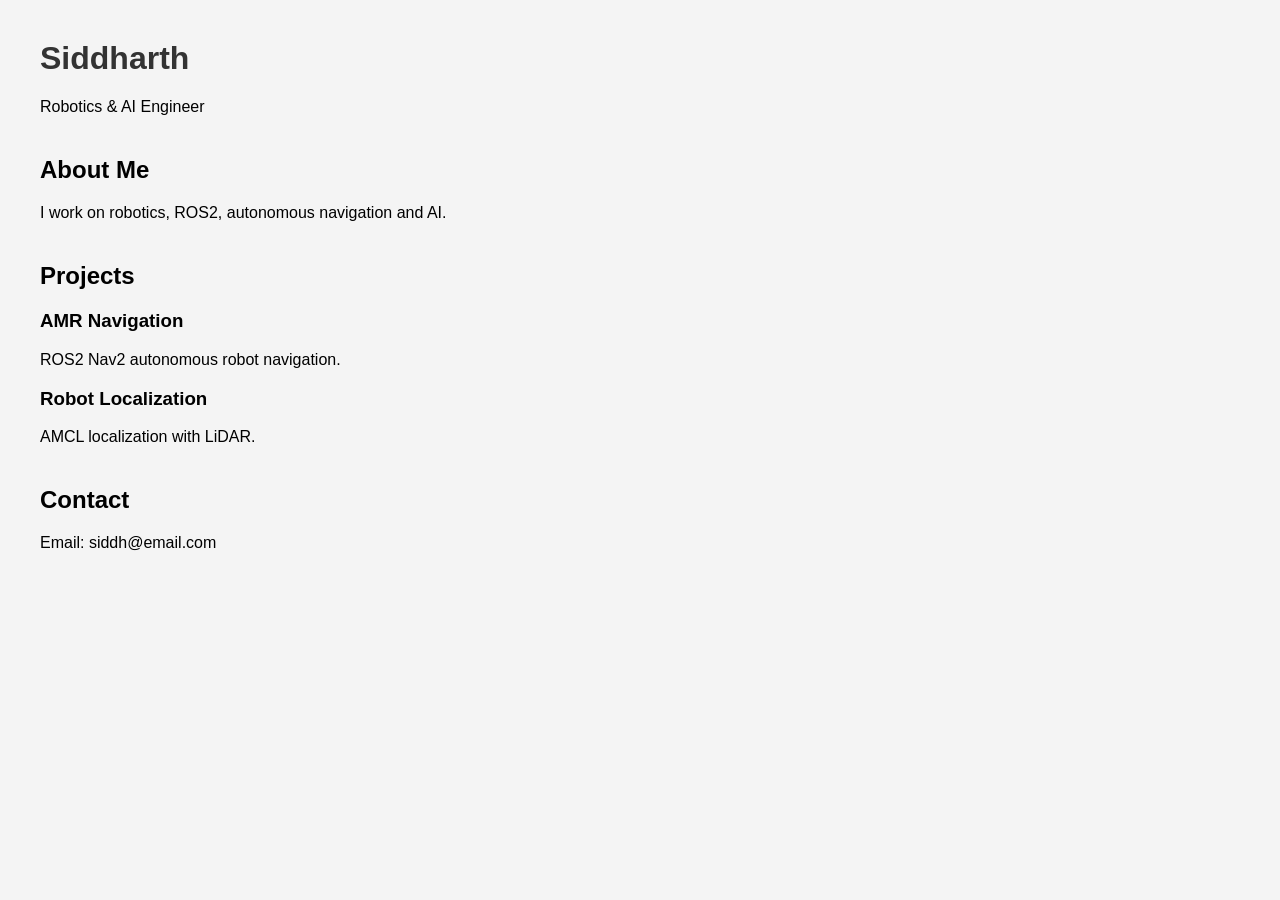
==== index.html @ c14050e0 "portfolio website" ====
<!DOCTYPE html>
<html>
<head>
<title>Siddh Portfolio</title>
<link rel="stylesheet" href="style.css">
</head>

<body>

<header>
<h1>Siddharth</h1>
<p>Robotics & AI Engineer</p>
</header>

<section>
<h2>About Me</h2>
<p>I work on robotics, ROS2, autonomous navigation and AI.</p>
</section>

<section>
<h2>Projects</h2>

<div>
<h3>AMR Navigation</h3>
<p>ROS2 Nav2 autonomous robot navigation.</p>
</div>

<div>
<h3>Robot Localization</h3>
<p>AMCL localization with LiDAR.</p>
</div>

</section>

<section>
<h2>Contact</h2>
<p>Email: siddh@email.com</p>
</section>

</body>
</html>
---- style.css ----
body {
font-family: Arial;
margin: 40px;
background:#f4f4f4;
}

h1 {
color:#333;
}

section {
margin-top:40px;
}
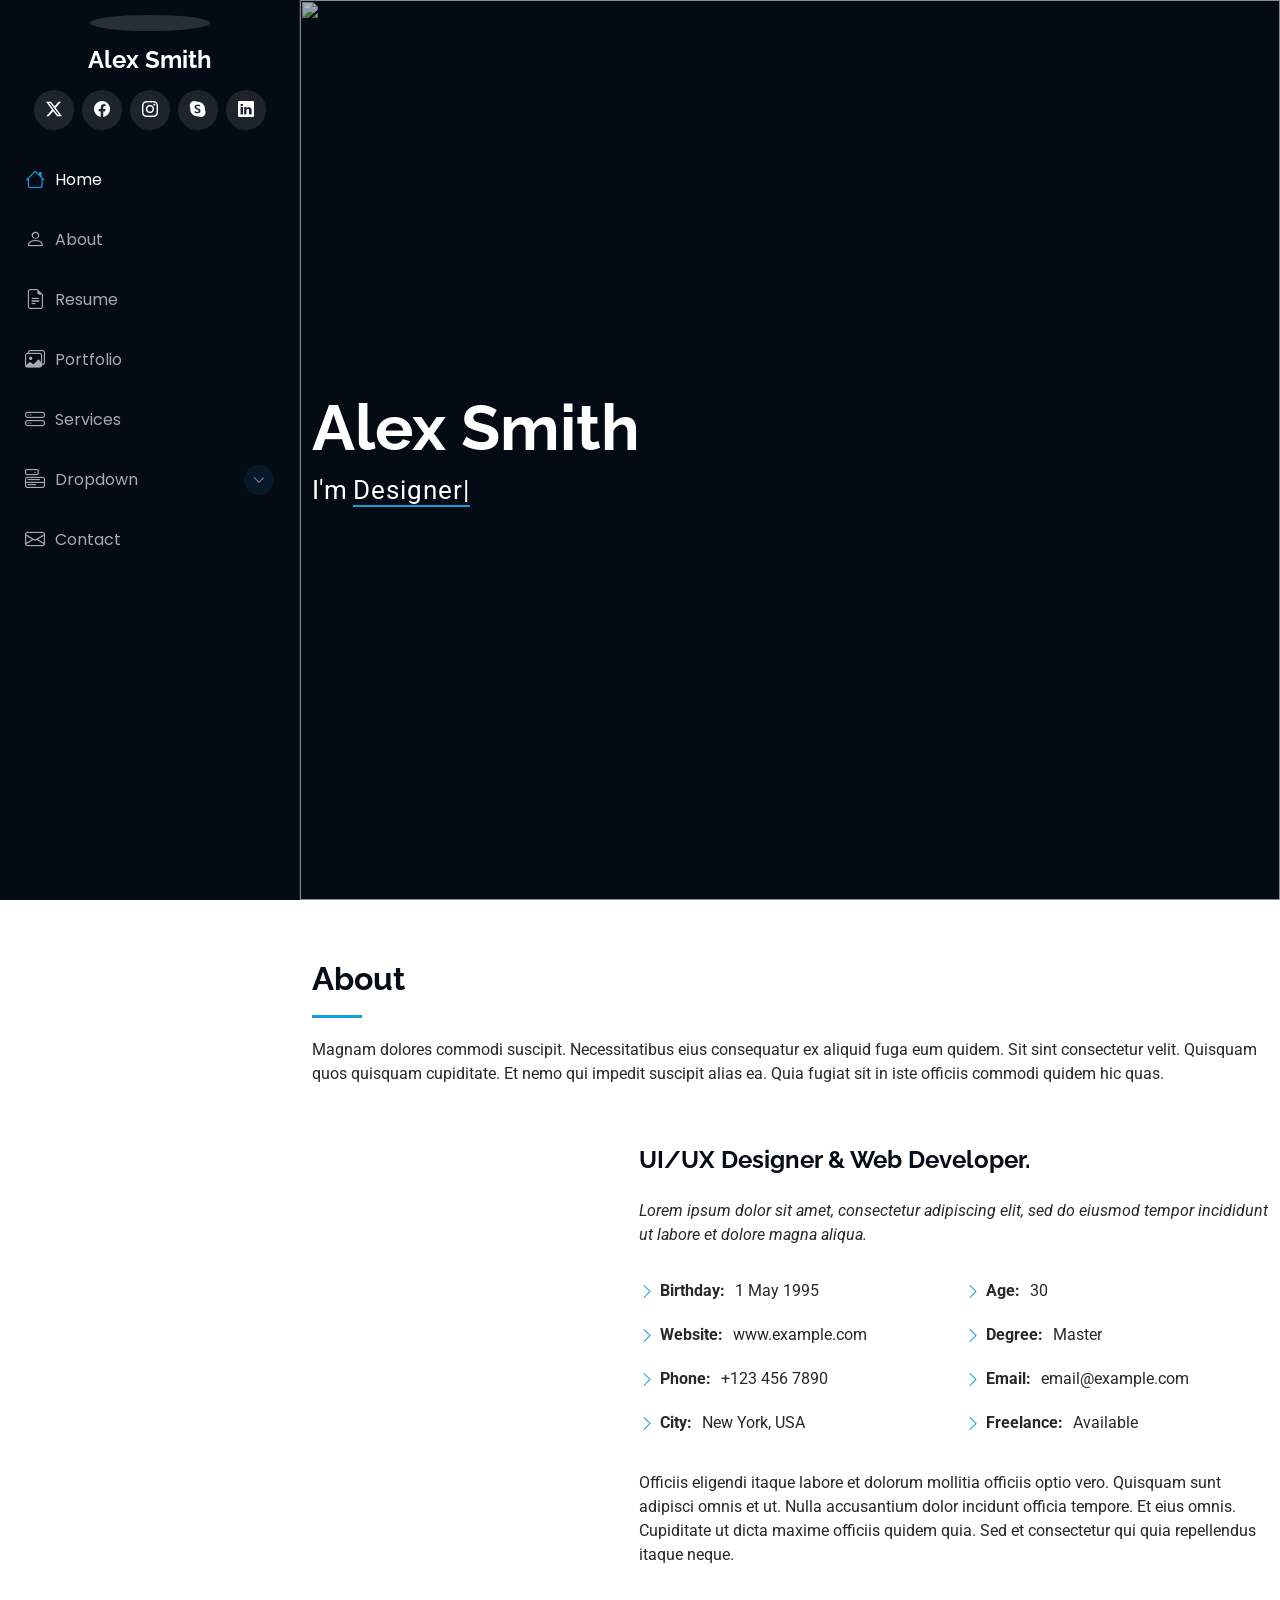
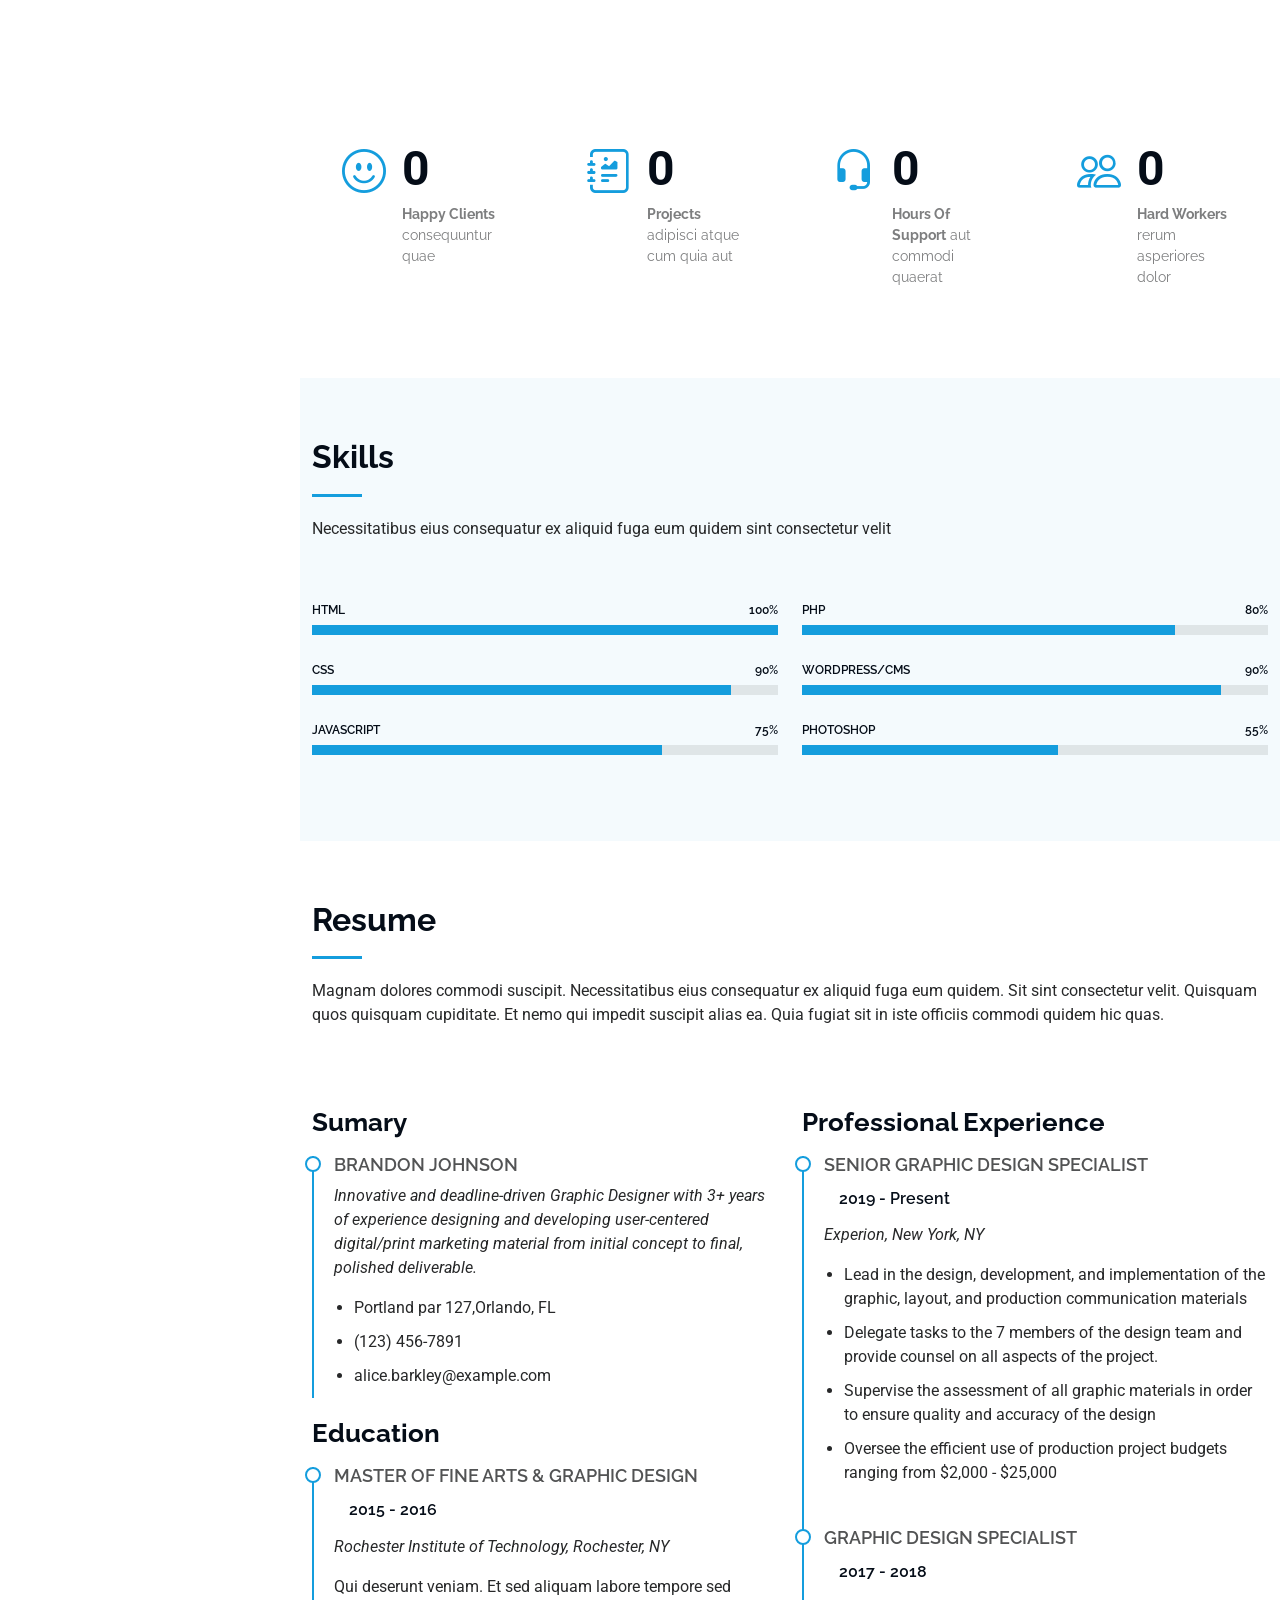
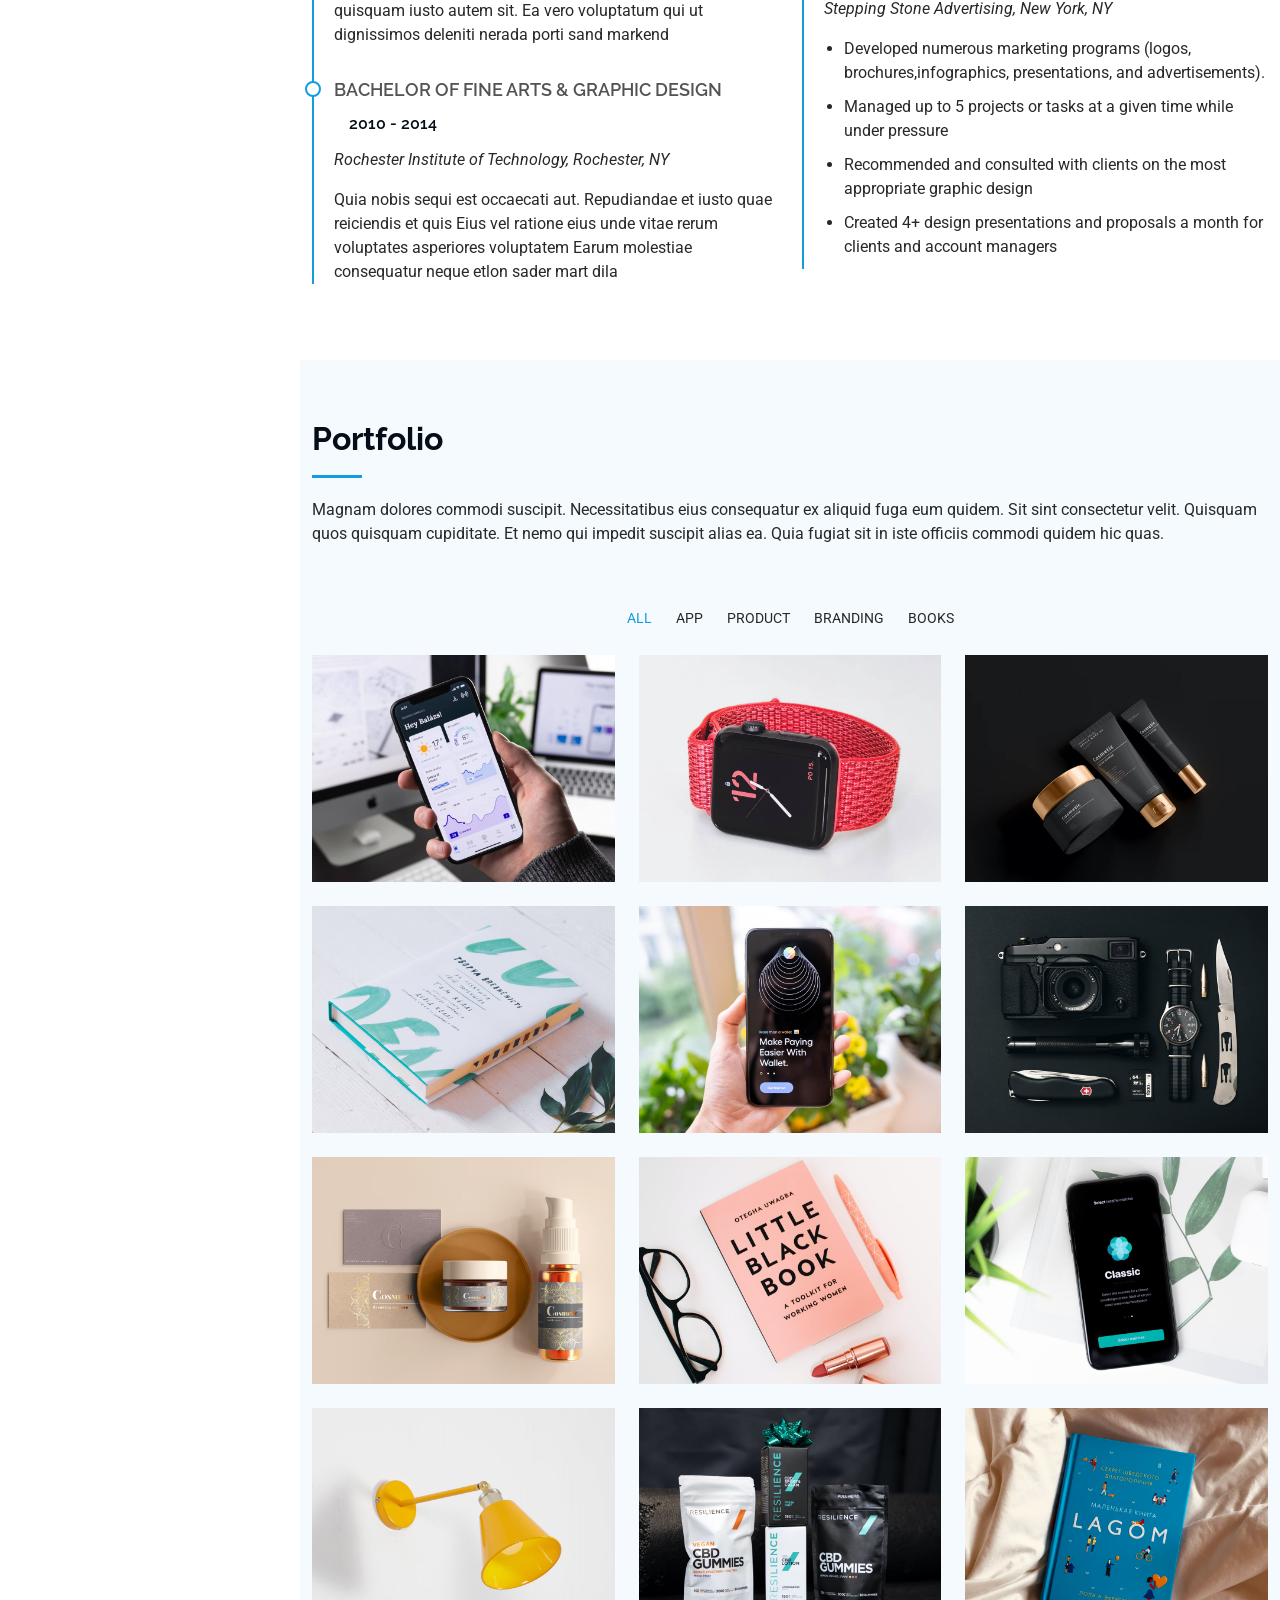
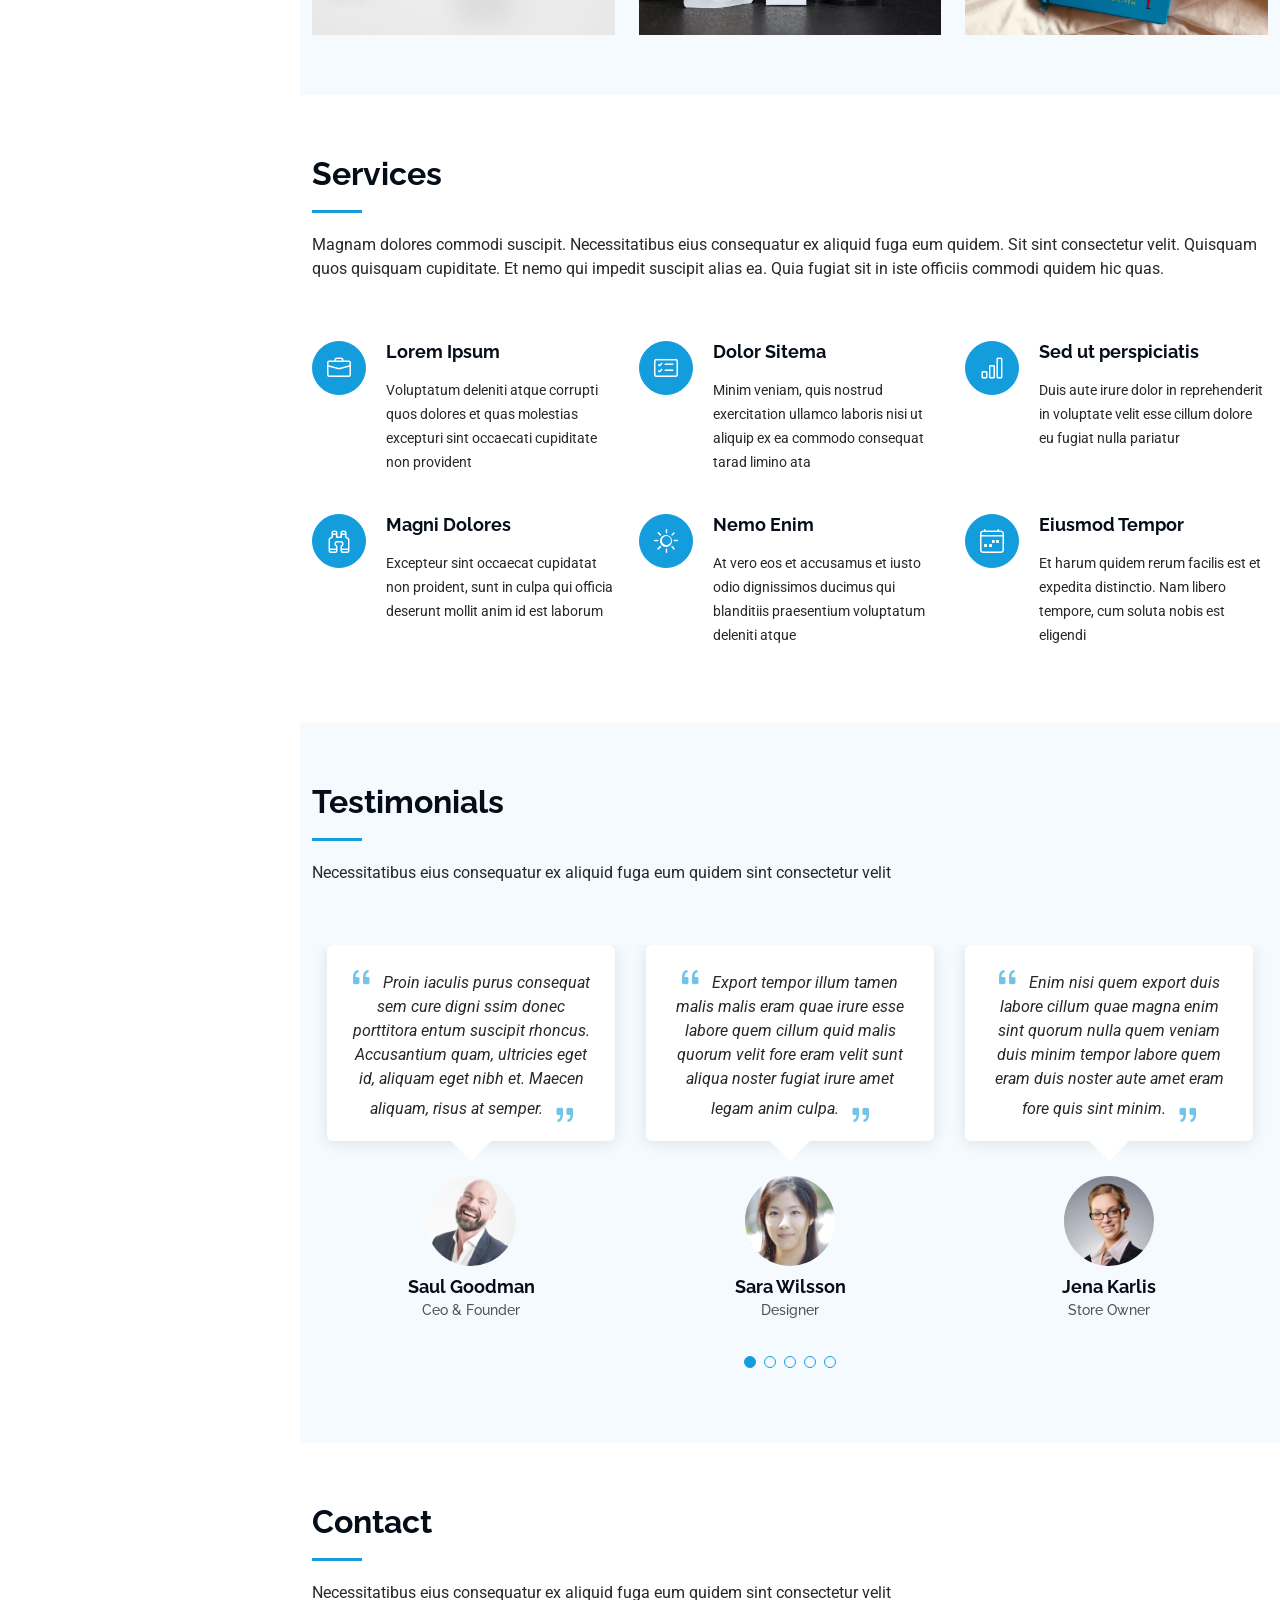
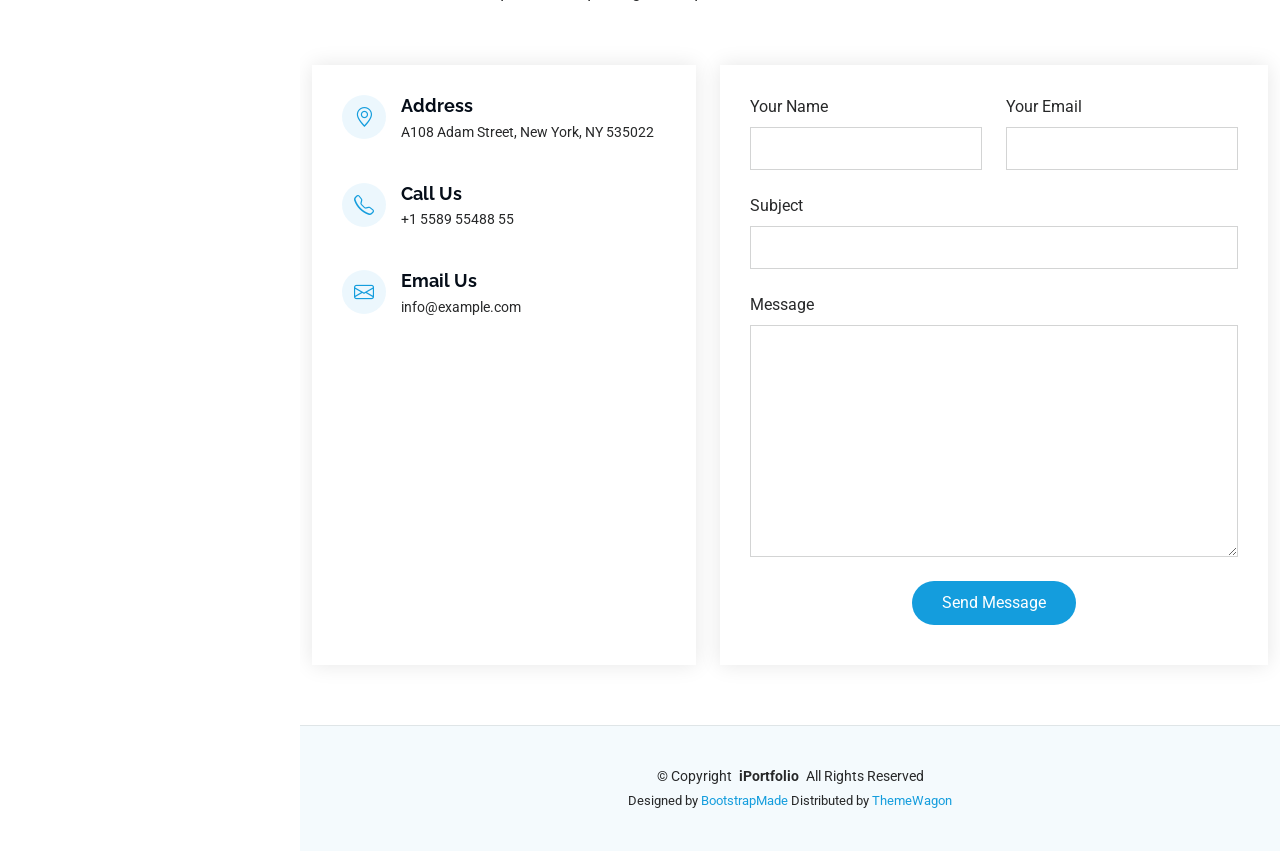
==== commit 077a4621: "updated portfolio template" ====
--- a/index.html
+++ b/index.html
@@ -1,41 +1,830 @@
 <!DOCTYPE html>
-<html>
+<html lang="en">
+
 <head>
-<title>Siddh Portfolio</title>
-<link rel="stylesheet" href="style.css">
+  <meta charset="utf-8">
+  <meta content="width=device-width, initial-scale=1.0" name="viewport">
+  <title>Index - iPortfolio Bootstrap Template</title>
+  <meta content="" name="description">
+  <meta content="" name="keywords">
+
+  <!-- Favicons -->
+  <link href="assets/img/favicon.png" rel="icon">
+  <link href="assets/img/apple-touch-icon.png" rel="apple-touch-icon">
+
+  <!-- Fonts -->
+  <link href="https://fonts.googleapis.com" rel="preconnect">
+  <link href="https://fonts.gstatic.com" rel="preconnect" crossorigin>
+  <link href="https://fonts.googleapis.com/css2?family=Roboto:ital,wght@0,100;0,300;0,400;0,500;0,700;0,900;1,100;1,300;1,400;1,500;1,700;1,900&family=Poppins:ital,wght@0,100;0,200;0,300;0,400;0,500;0,600;0,700;0,800;0,900;1,100;1,200;1,300;1,400;1,500;1,600;1,700;1,800;1,900&family=Raleway:ital,wght@0,100;0,200;0,300;0,400;0,500;0,600;0,700;0,800;0,900;1,100;1,200;1,300;1,400;1,500;1,600;1,700;1,800;1,900&display=swap" rel="stylesheet">
+
+  <!-- Vendor CSS Files -->
+  <link href="assets/vendor/bootstrap/css/bootstrap.min.css" rel="stylesheet">
+  <link href="assets/vendor/bootstrap-icons/bootstrap-icons.css" rel="stylesheet">
+  <link href="assets/vendor/aos/aos.css" rel="stylesheet">
+  <link href="assets/vendor/glightbox/css/glightbox.min.css" rel="stylesheet">
+  <link href="assets/vendor/swiper/swiper-bundle.min.css" rel="stylesheet">
+
+  <!-- Main CSS File -->
+  <link href="assets/css/main.css" rel="stylesheet">
+
+  <!-- =======================================================
+  * Template Name: iPortfolio
+  * Template URL: https://bootstrapmade.com/iportfolio-bootstrap-portfolio-websites-template/
+  * Updated: Jun 29 2024 with Bootstrap v5.3.3
+  * Author: BootstrapMade.com
+  * License: https://bootstrapmade.com/license/
+  ======================================================== -->
 </head>
 
-<body>
-
-<header>
-<h1>Siddharth</h1>
-<p>Robotics & AI Engineer</p>
-</header>
-
-<section>
-<h2>About Me</h2>
-<p>I work on robotics, ROS2, autonomous navigation and AI.</p>
-</section>
-
-<section>
-<h2>Projects</h2>
-
-<div>
-<h3>AMR Navigation</h3>
-<p>ROS2 Nav2 autonomous robot navigation.</p>
-</div>
-
-<div>
-<h3>Robot Localization</h3>
-<p>AMCL localization with LiDAR.</p>
-</div>
-
-</section>
-
-<section>
-<h2>Contact</h2>
-<p>Email: siddh@email.com</p>
-</section>
+<body class="index-page">
+
+  <header id="header" class="header dark-background d-flex flex-column">
+    <i class="header-toggle d-xl-none bi bi-list"></i>
+
+    <div class="profile-img">
+      <img src="assets/img/my-profile-img.jpg" alt="" class="img-fluid rounded-circle">
+    </div>
+
+    <a href="index.html" class="logo d-flex align-items-center justify-content-center">
+      <!-- Uncomment the line below if you also wish to use an image logo -->
+      <!-- <img src="assets/img/logo.png" alt=""> -->
+      <h1 class="sitename">Alex Smith</h1>
+    </a>
+
+    <div class="social-links text-center">
+      <a href="#" class="twitter"><i class="bi bi-twitter-x"></i></a>
+      <a href="#" class="facebook"><i class="bi bi-facebook"></i></a>
+      <a href="#" class="instagram"><i class="bi bi-instagram"></i></a>
+      <a href="#" class="google-plus"><i class="bi bi-skype"></i></a>
+      <a href="#" class="linkedin"><i class="bi bi-linkedin"></i></a>
+    </div>
+
+    <nav id="navmenu" class="navmenu">
+      <ul>
+        <li><a href="#hero" class="active"><i class="bi bi-house navicon"></i>Home</a></li>
+        <li><a href="#about"><i class="bi bi-person navicon"></i> About</a></li>
+        <li><a href="#resume"><i class="bi bi-file-earmark-text navicon"></i> Resume</a></li>
+        <li><a href="#portfolio"><i class="bi bi-images navicon"></i> Portfolio</a></li>
+        <li><a href="#services"><i class="bi bi-hdd-stack navicon"></i> Services</a></li>
+        <li class="dropdown"><a href="#"><i class="bi bi-menu-button navicon"></i> <span>Dropdown</span> <i class="bi bi-chevron-down toggle-dropdown"></i></a>
+          <ul>
+            <li><a href="#">Dropdown 1</a></li>
+            <li class="dropdown"><a href="#"><span>Deep Dropdown</span> <i class="bi bi-chevron-down toggle-dropdown"></i></a>
+              <ul>
+                <li><a href="#">Deep Dropdown 1</a></li>
+                <li><a href="#">Deep Dropdown 2</a></li>
+                <li><a href="#">Deep Dropdown 3</a></li>
+                <li><a href="#">Deep Dropdown 4</a></li>
+                <li><a href="#">Deep Dropdown 5</a></li>
+              </ul>
+            </li>
+            <li><a href="#">Dropdown 2</a></li>
+            <li><a href="#">Dropdown 3</a></li>
+            <li><a href="#">Dropdown 4</a></li>
+          </ul>
+        </li>
+        <li><a href="#contact"><i class="bi bi-envelope navicon"></i> Contact</a></li>
+      </ul>
+    </nav>
+
+  </header>
+
+  <main class="main">
+
+    <!-- Hero Section -->
+    <section id="hero" class="hero section dark-background">
+
+      <img src="assets/img/hero-bg.jpg" alt="" data-aos="fade-in" class="">
+
+      <div class="container" data-aos="fade-up" data-aos-delay="100">
+        <h2>Alex Smith</h2>
+        <p>I'm <span class="typed" data-typed-items="Designer, Developer, Freelancer, Photographer">Designer</span><span class="typed-cursor typed-cursor--blink" aria-hidden="true"></span><span class="typed-cursor typed-cursor--blink" aria-hidden="true"></span></p>
+      </div>
+
+    </section><!-- /Hero Section -->
+
+    <!-- About Section -->
+    <section id="about" class="about section">
+
+      <!-- Section Title -->
+      <div class="container section-title" data-aos="fade-up">
+        <h2>About</h2>
+        <p>Magnam dolores commodi suscipit. Necessitatibus eius consequatur ex aliquid fuga eum quidem. Sit sint consectetur velit. Quisquam quos quisquam cupiditate. Et nemo qui impedit suscipit alias ea. Quia fugiat sit in iste officiis commodi quidem hic quas.</p>
+      </div><!-- End Section Title -->
+
+      <div class="container" data-aos="fade-up" data-aos-delay="100">
+
+        <div class="row gy-4 justify-content-center">
+          <div class="col-lg-4">
+            <img src="assets/img/my-profile-img.jpg" class="img-fluid" alt="">
+          </div>
+          <div class="col-lg-8 content">
+            <h2>UI/UX Designer &amp; Web Developer.</h2>
+            <p class="fst-italic py-3">
+              Lorem ipsum dolor sit amet, consectetur adipiscing elit, sed do eiusmod tempor incididunt ut labore et dolore
+              magna aliqua.
+            </p>
+            <div class="row">
+              <div class="col-lg-6">
+                <ul>
+                  <li><i class="bi bi-chevron-right"></i> <strong>Birthday:</strong> <span>1 May 1995</span></li>
+                  <li><i class="bi bi-chevron-right"></i> <strong>Website:</strong> <span>www.example.com</span></li>
+                  <li><i class="bi bi-chevron-right"></i> <strong>Phone:</strong> <span>+123 456 7890</span></li>
+                  <li><i class="bi bi-chevron-right"></i> <strong>City:</strong> <span>New York, USA</span></li>
+                </ul>
+              </div>
+              <div class="col-lg-6">
+                <ul>
+                  <li><i class="bi bi-chevron-right"></i> <strong>Age:</strong> <span>30</span></li>
+                  <li><i class="bi bi-chevron-right"></i> <strong>Degree:</strong> <span>Master</span></li>
+                  <li><i class="bi bi-chevron-right"></i> <strong>Email:</strong> <span>email@example.com</span></li>
+                  <li><i class="bi bi-chevron-right"></i> <strong>Freelance:</strong> <span>Available</span></li>
+                </ul>
+              </div>
+            </div>
+            <p class="py-3">
+              Officiis eligendi itaque labore et dolorum mollitia officiis optio vero. Quisquam sunt adipisci omnis et ut. Nulla accusantium dolor incidunt officia tempore. Et eius omnis.
+              Cupiditate ut dicta maxime officiis quidem quia. Sed et consectetur qui quia repellendus itaque neque.
+            </p>
+          </div>
+        </div>
+
+      </div>
+
+    </section><!-- /About Section -->
+
+    <!-- Stats Section -->
+    <section id="stats" class="stats section">
+
+      <div class="container" data-aos="fade-up" data-aos-delay="100">
+
+        <div class="row gy-4">
+
+          <div class="col-lg-3 col-md-6">
+            <div class="stats-item">
+              <i class="bi bi-emoji-smile"></i>
+              <span data-purecounter-start="0" data-purecounter-end="232" data-purecounter-duration="1" class="purecounter"></span>
+              <p><strong>Happy Clients</strong> <span>consequuntur quae</span></p>
+            </div>
+          </div><!-- End Stats Item -->
+
+          <div class="col-lg-3 col-md-6">
+            <div class="stats-item">
+              <i class="bi bi-journal-richtext"></i>
+              <span data-purecounter-start="0" data-purecounter-end="521" data-purecounter-duration="1" class="purecounter"></span>
+              <p><strong>Projects</strong> <span>adipisci atque cum quia aut</span></p>
+            </div>
+          </div><!-- End Stats Item -->
+
+          <div class="col-lg-3 col-md-6">
+            <div class="stats-item">
+              <i class="bi bi-headset"></i>
+              <span data-purecounter-start="0" data-purecounter-end="1453" data-purecounter-duration="1" class="purecounter"></span>
+              <p><strong>Hours Of Support</strong> <span>aut commodi quaerat</span></p>
+            </div>
+          </div><!-- End Stats Item -->
+
+          <div class="col-lg-3 col-md-6">
+            <div class="stats-item">
+              <i class="bi bi-people"></i>
+              <span data-purecounter-start="0" data-purecounter-end="32" data-purecounter-duration="1" class="purecounter"></span>
+              <p><strong>Hard Workers</strong> <span>rerum asperiores dolor</span></p>
+            </div>
+          </div><!-- End Stats Item -->
+
+        </div>
+
+      </div>
+
+    </section><!-- /Stats Section -->
+
+    <!-- Skills Section -->
+    <section id="skills" class="skills section light-background">
+
+      <!-- Section Title -->
+      <div class="container section-title" data-aos="fade-up">
+        <h2>Skills</h2>
+        <p>Necessitatibus eius consequatur ex aliquid fuga eum quidem sint consectetur velit</p>
+      </div><!-- End Section Title -->
+
+      <div class="container" data-aos="fade-up" data-aos-delay="100">
+
+        <div class="row skills-content skills-animation">
+
+          <div class="col-lg-6">
+
+            <div class="progress">
+              <span class="skill"><span>HTML</span> <i class="val">100%</i></span>
+              <div class="progress-bar-wrap">
+                <div class="progress-bar" role="progressbar" aria-valuenow="100" aria-valuemin="0" aria-valuemax="100"></div>
+              </div>
+            </div><!-- End Skills Item -->
+
+            <div class="progress">
+              <span class="skill"><span>CSS</span> <i class="val">90%</i></span>
+              <div class="progress-bar-wrap">
+                <div class="progress-bar" role="progressbar" aria-valuenow="90" aria-valuemin="0" aria-valuemax="100"></div>
+              </div>
+            </div><!-- End Skills Item -->
+
+            <div class="progress">
+              <span class="skill"><span>JavaScript</span> <i class="val">75%</i></span>
+              <div class="progress-bar-wrap">
+                <div class="progress-bar" role="progressbar" aria-valuenow="75" aria-valuemin="0" aria-valuemax="100"></div>
+              </div>
+            </div><!-- End Skills Item -->
+
+          </div>
+
+          <div class="col-lg-6">
+
+            <div class="progress">
+              <span class="skill"><span>PHP</span> <i class="val">80%</i></span>
+              <div class="progress-bar-wrap">
+                <div class="progress-bar" role="progressbar" aria-valuenow="80" aria-valuemin="0" aria-valuemax="100"></div>
+              </div>
+            </div><!-- End Skills Item -->
+
+            <div class="progress">
+              <span class="skill"><span>WordPress/CMS</span> <i class="val">90%</i></span>
+              <div class="progress-bar-wrap">
+                <div class="progress-bar" role="progressbar" aria-valuenow="90" aria-valuemin="0" aria-valuemax="100"></div>
+              </div>
+            </div><!-- End Skills Item -->
+
+            <div class="progress">
+              <span class="skill"><span>Photoshop</span> <i class="val">55%</i></span>
+              <div class="progress-bar-wrap">
+                <div class="progress-bar" role="progressbar" aria-valuenow="55" aria-valuemin="0" aria-valuemax="100"></div>
+              </div>
+            </div><!-- End Skills Item -->
+
+          </div>
+
+        </div>
+
+      </div>
+
+    </section><!-- /Skills Section -->
+
+    <!-- Resume Section -->
+    <section id="resume" class="resume section">
+
+      <!-- Section Title -->
+      <div class="container section-title" data-aos="fade-up">
+        <h2>Resume</h2>
+        <p>Magnam dolores commodi suscipit. Necessitatibus eius consequatur ex aliquid fuga eum quidem. Sit sint consectetur velit. Quisquam quos quisquam cupiditate. Et nemo qui impedit suscipit alias ea. Quia fugiat sit in iste officiis commodi quidem hic quas.</p>
+      </div><!-- End Section Title -->
+
+      <div class="container">
+
+        <div class="row">
+
+          <div class="col-lg-6" data-aos="fade-up" data-aos-delay="100">
+            <h3 class="resume-title">Sumary</h3>
+
+            <div class="resume-item pb-0">
+              <h4>Brandon Johnson</h4>
+              <p><em>Innovative and deadline-driven Graphic Designer with 3+ years of experience designing and developing user-centered digital/print marketing material from initial concept to final, polished deliverable.</em></p>
+              <ul>
+                <li>Portland par 127,Orlando, FL</li>
+                <li>(123) 456-7891</li>
+                <li>alice.barkley@example.com</li>
+              </ul>
+            </div><!-- Edn Resume Item -->
+
+            <h3 class="resume-title">Education</h3>
+            <div class="resume-item">
+              <h4>Master of Fine Arts &amp; Graphic Design</h4>
+              <h5>2015 - 2016</h5>
+              <p><em>Rochester Institute of Technology, Rochester, NY</em></p>
+              <p>Qui deserunt veniam. Et sed aliquam labore tempore sed quisquam iusto autem sit. Ea vero voluptatum qui ut dignissimos deleniti nerada porti sand markend</p>
+            </div><!-- Edn Resume Item -->
+
+            <div class="resume-item">
+              <h4>Bachelor of Fine Arts &amp; Graphic Design</h4>
+              <h5>2010 - 2014</h5>
+              <p><em>Rochester Institute of Technology, Rochester, NY</em></p>
+              <p>Quia nobis sequi est occaecati aut. Repudiandae et iusto quae reiciendis et quis Eius vel ratione eius unde vitae rerum voluptates asperiores voluptatem Earum molestiae consequatur neque etlon sader mart dila</p>
+            </div><!-- Edn Resume Item -->
+
+          </div>
+
+          <div class="col-lg-6" data-aos="fade-up" data-aos-delay="200">
+            <h3 class="resume-title">Professional Experience</h3>
+            <div class="resume-item">
+              <h4>Senior graphic design specialist</h4>
+              <h5>2019 - Present</h5>
+              <p><em>Experion, New York, NY </em></p>
+              <ul>
+                <li>Lead in the design, development, and implementation of the graphic, layout, and production communication materials</li>
+                <li>Delegate tasks to the 7 members of the design team and provide counsel on all aspects of the project. </li>
+                <li>Supervise the assessment of all graphic materials in order to ensure quality and accuracy of the design</li>
+                <li>Oversee the efficient use of production project budgets ranging from $2,000 - $25,000</li>
+              </ul>
+            </div><!-- Edn Resume Item -->
+
+            <div class="resume-item">
+              <h4>Graphic design specialist</h4>
+              <h5>2017 - 2018</h5>
+              <p><em>Stepping Stone Advertising, New York, NY</em></p>
+              <ul>
+                <li>Developed numerous marketing programs (logos, brochures,infographics, presentations, and advertisements).</li>
+                <li>Managed up to 5 projects or tasks at a given time while under pressure</li>
+                <li>Recommended and consulted with clients on the most appropriate graphic design</li>
+                <li>Created 4+ design presentations and proposals a month for clients and account managers</li>
+              </ul>
+            </div><!-- Edn Resume Item -->
+
+          </div>
+
+        </div>
+
+      </div>
+
+    </section><!-- /Resume Section -->
+
+    <!-- Portfolio Section -->
+    <section id="portfolio" class="portfolio section light-background">
+
+      <!-- Section Title -->
+      <div class="container section-title" data-aos="fade-up">
+        <h2>Portfolio</h2>
+        <p>Magnam dolores commodi suscipit. Necessitatibus eius consequatur ex aliquid fuga eum quidem. Sit sint consectetur velit. Quisquam quos quisquam cupiditate. Et nemo qui impedit suscipit alias ea. Quia fugiat sit in iste officiis commodi quidem hic quas.</p>
+      </div><!-- End Section Title -->
+
+      <div class="container">
+
+        <div class="isotope-layout" data-default-filter="*" data-layout="masonry" data-sort="original-order">
+
+          <ul class="portfolio-filters isotope-filters" data-aos="fade-up" data-aos-delay="100">
+            <li data-filter="*" class="filter-active">All</li>
+            <li data-filter=".filter-app">App</li>
+            <li data-filter=".filter-product">Product</li>
+            <li data-filter=".filter-branding">Branding</li>
+            <li data-filter=".filter-books">Books</li>
+          </ul><!-- End Portfolio Filters -->
+
+          <div class="row gy-4 isotope-container" data-aos="fade-up" data-aos-delay="200">
+
+            <div class="col-lg-4 col-md-6 portfolio-item isotope-item filter-app">
+              <div class="portfolio-content h-100">
+                <img src="assets/img/portfolio/app-1.jpg" class="img-fluid" alt="">
+                <div class="portfolio-info">
+                  <h4>App 1</h4>
+                  <p>Lorem ipsum, dolor sit amet consectetur</p>
+                  <a href="assets/img/portfolio/app-1.jpg" title="App 1" data-gallery="portfolio-gallery-app" class="glightbox preview-link"><i class="bi bi-zoom-in"></i></a>
+                  <a href="portfolio-details.html" title="More Details" class="details-link"><i class="bi bi-link-45deg"></i></a>
+                </div>
+              </div>
+            </div><!-- End Portfolio Item -->
+
+            <div class="col-lg-4 col-md-6 portfolio-item isotope-item filter-product">
+              <div class="portfolio-content h-100">
+                <img src="assets/img/portfolio/product-1.jpg" class="img-fluid" alt="">
+                <div class="portfolio-info">
+                  <h4>Product 1</h4>
+                  <p>Lorem ipsum, dolor sit amet consectetur</p>
+                  <a href="assets/img/portfolio/product-1.jpg" title="Product 1" data-gallery="portfolio-gallery-product" class="glightbox preview-link"><i class="bi bi-zoom-in"></i></a>
+                  <a href="portfolio-details.html" title="More Details" class="details-link"><i class="bi bi-link-45deg"></i></a>
+                </div>
+              </div>
+            </div><!-- End Portfolio Item -->
+
+            <div class="col-lg-4 col-md-6 portfolio-item isotope-item filter-branding">
+              <div class="portfolio-content h-100">
+                <img src="assets/img/portfolio/branding-1.jpg" class="img-fluid" alt="">
+                <div class="portfolio-info">
+                  <h4>Branding 1</h4>
+                  <p>Lorem ipsum, dolor sit amet consectetur</p>
+                  <a href="assets/img/portfolio/branding-1.jpg" title="Branding 1" data-gallery="portfolio-gallery-branding" class="glightbox preview-link"><i class="bi bi-zoom-in"></i></a>
+                  <a href="portfolio-details.html" title="More Details" class="details-link"><i class="bi bi-link-45deg"></i></a>
+                </div>
+              </div>
+            </div><!-- End Portfolio Item -->
+
+            <div class="col-lg-4 col-md-6 portfolio-item isotope-item filter-books">
+              <div class="portfolio-content h-100">
+                <img src="assets/img/portfolio/books-1.jpg" class="img-fluid" alt="">
+                <div class="portfolio-info">
+                  <h4>Books 1</h4>
+                  <p>Lorem ipsum, dolor sit amet consectetur</p>
+                  <a href="assets/img/portfolio/books-1.jpg" title="Branding 1" data-gallery="portfolio-gallery-book" class="glightbox preview-link"><i class="bi bi-zoom-in"></i></a>
+                  <a href="portfolio-details.html" title="More Details" class="details-link"><i class="bi bi-link-45deg"></i></a>
+                </div>
+              </div>
+            </div><!-- End Portfolio Item -->
+
+            <div class="col-lg-4 col-md-6 portfolio-item isotope-item filter-app">
+              <div class="portfolio-content h-100">
+                <img src="assets/img/portfolio/app-2.jpg" class="img-fluid" alt="">
+                <div class="portfolio-info">
+                  <h4>App 2</h4>
+                  <p>Lorem ipsum, dolor sit amet consectetur</p>
+                  <a href="assets/img/portfolio/app-2.jpg" title="App 2" data-gallery="portfolio-gallery-app" class="glightbox preview-link"><i class="bi bi-zoom-in"></i></a>
+                  <a href="portfolio-details.html" title="More Details" class="details-link"><i class="bi bi-link-45deg"></i></a>
+                </div>
+              </div>
+            </div><!-- End Portfolio Item -->
+
+            <div class="col-lg-4 col-md-6 portfolio-item isotope-item filter-product">
+              <div class="portfolio-content h-100">
+                <img src="assets/img/portfolio/product-2.jpg" class="img-fluid" alt="">
+                <div class="portfolio-info">
+                  <h4>Product 2</h4>
+                  <p>Lorem ipsum, dolor sit amet consectetur</p>
+                  <a href="assets/img/portfolio/product-2.jpg" title="Product 2" data-gallery="portfolio-gallery-product" class="glightbox preview-link"><i class="bi bi-zoom-in"></i></a>
+                  <a href="portfolio-details.html" title="More Details" class="details-link"><i class="bi bi-link-45deg"></i></a>
+                </div>
+              </div>
+            </div><!-- End Portfolio Item -->
+
+            <div class="col-lg-4 col-md-6 portfolio-item isotope-item filter-branding">
+              <div class="portfolio-content h-100">
+                <img src="assets/img/portfolio/branding-2.jpg" class="img-fluid" alt="">
+                <div class="portfolio-info">
+                  <h4>Branding 2</h4>
+                  <p>Lorem ipsum, dolor sit amet consectetur</p>
+                  <a href="assets/img/portfolio/branding-2.jpg" title="Branding 2" data-gallery="portfolio-gallery-branding" class="glightbox preview-link"><i class="bi bi-zoom-in"></i></a>
+                  <a href="portfolio-details.html" title="More Details" class="details-link"><i class="bi bi-link-45deg"></i></a>
+                </div>
+              </div>
+            </div><!-- End Portfolio Item -->
+
+            <div class="col-lg-4 col-md-6 portfolio-item isotope-item filter-books">
+              <div class="portfolio-content h-100">
+                <img src="assets/img/portfolio/books-2.jpg" class="img-fluid" alt="">
+                <div class="portfolio-info">
+                  <h4>Books 2</h4>
+                  <p>Lorem ipsum, dolor sit amet consectetur</p>
+                  <a href="assets/img/portfolio/books-2.jpg" title="Branding 2" data-gallery="portfolio-gallery-book" class="glightbox preview-link"><i class="bi bi-zoom-in"></i></a>
+                  <a href="portfolio-details.html" title="More Details" class="details-link"><i class="bi bi-link-45deg"></i></a>
+                </div>
+              </div>
+            </div><!-- End Portfolio Item -->
+
+            <div class="col-lg-4 col-md-6 portfolio-item isotope-item filter-app">
+              <div class="portfolio-content h-100">
+                <img src="assets/img/portfolio/app-3.jpg" class="img-fluid" alt="">
+                <div class="portfolio-info">
+                  <h4>App 3</h4>
+                  <p>Lorem ipsum, dolor sit amet consectetur</p>
+                  <a href="assets/img/portfolio/app-3.jpg" title="App 3" data-gallery="portfolio-gallery-app" class="glightbox preview-link"><i class="bi bi-zoom-in"></i></a>
+                  <a href="portfolio-details.html" title="More Details" class="details-link"><i class="bi bi-link-45deg"></i></a>
+                </div>
+              </div>
+            </div><!-- End Portfolio Item -->
+
+            <div class="col-lg-4 col-md-6 portfolio-item isotope-item filter-product">
+              <div class="portfolio-content h-100">
+                <img src="assets/img/portfolio/product-3.jpg" class="img-fluid" alt="">
+                <div class="portfolio-info">
+                  <h4>Product 3</h4>
+                  <p>Lorem ipsum, dolor sit amet consectetur</p>
+                  <a href="assets/img/portfolio/product-3.jpg" title="Product 3" data-gallery="portfolio-gallery-product" class="glightbox preview-link"><i class="bi bi-zoom-in"></i></a>
+                  <a href="portfolio-details.html" title="More Details" class="details-link"><i class="bi bi-link-45deg"></i></a>
+                </div>
+              </div>
+            </div><!-- End Portfolio Item -->
+
+            <div class="col-lg-4 col-md-6 portfolio-item isotope-item filter-branding">
+              <div class="portfolio-content h-100">
+                <img src="assets/img/portfolio/branding-3.jpg" class="img-fluid" alt="">
+                <div class="portfolio-info">
+                  <h4>Branding 3</h4>
+                  <p>Lorem ipsum, dolor sit amet consectetur</p>
+                  <a href="assets/img/portfolio/branding-3.jpg" title="Branding 2" data-gallery="portfolio-gallery-branding" class="glightbox preview-link"><i class="bi bi-zoom-in"></i></a>
+                  <a href="portfolio-details.html" title="More Details" class="details-link"><i class="bi bi-link-45deg"></i></a>
+                </div>
+              </div>
+            </div><!-- End Portfolio Item -->
+
+            <div class="col-lg-4 col-md-6 portfolio-item isotope-item filter-books">
+              <div class="portfolio-content h-100">
+                <img src="assets/img/portfolio/books-3.jpg" class="img-fluid" alt="">
+                <div class="portfolio-info">
+                  <h4>Books 3</h4>
+                  <p>Lorem ipsum, dolor sit amet consectetur</p>
+                  <a href="assets/img/portfolio/books-3.jpg" title="Branding 3" data-gallery="portfolio-gallery-book" class="glightbox preview-link"><i class="bi bi-zoom-in"></i></a>
+                  <a href="portfolio-details.html" title="More Details" class="details-link"><i class="bi bi-link-45deg"></i></a>
+                </div>
+              </div>
+            </div><!-- End Portfolio Item -->
+
+          </div><!-- End Portfolio Container -->
+
+        </div>
+
+      </div>
+
+    </section><!-- /Portfolio Section -->
+
+    <!-- Services Section -->
+    <section id="services" class="services section">
+
+      <!-- Section Title -->
+      <div class="container section-title" data-aos="fade-up">
+        <h2>Services</h2>
+        <p>Magnam dolores commodi suscipit. Necessitatibus eius consequatur ex aliquid fuga eum quidem. Sit sint consectetur velit. Quisquam quos quisquam cupiditate. Et nemo qui impedit suscipit alias ea. Quia fugiat sit in iste officiis commodi quidem hic quas.</p>
+      </div><!-- End Section Title -->
+
+      <div class="container">
+
+        <div class="row gy-4">
+
+          <div class="col-lg-4 col-md-6 service-item d-flex" data-aos="fade-up" data-aos-delay="100">
+            <div class="icon flex-shrink-0"><i class="bi bi-briefcase"></i></div>
+            <div>
+              <h4 class="title"><a href="service-details.html" class="stretched-link">Lorem Ipsum</a></h4>
+              <p class="description">Voluptatum deleniti atque corrupti quos dolores et quas molestias excepturi sint occaecati cupiditate non provident</p>
+            </div>
+          </div>
+          <!-- End Service Item -->
+
+          <div class="col-lg-4 col-md-6 service-item d-flex" data-aos="fade-up" data-aos-delay="200">
+            <div class="icon flex-shrink-0"><i class="bi bi-card-checklist"></i></div>
+            <div>
+              <h4 class="title"><a href="service-details.html" class="stretched-link">Dolor Sitema</a></h4>
+              <p class="description">Minim veniam, quis nostrud exercitation ullamco laboris nisi ut aliquip ex ea commodo consequat tarad limino ata</p>
+            </div>
+          </div><!-- End Service Item -->
+
+          <div class="col-lg-4 col-md-6 service-item d-flex" data-aos="fade-up" data-aos-delay="300">
+            <div class="icon flex-shrink-0"><i class="bi bi-bar-chart"></i></div>
+            <div>
+              <h4 class="title"><a href="service-details.html" class="stretched-link">Sed ut perspiciatis</a></h4>
+              <p class="description">Duis aute irure dolor in reprehenderit in voluptate velit esse cillum dolore eu fugiat nulla pariatur</p>
+            </div>
+          </div><!-- End Service Item -->
+
+          <div class="col-lg-4 col-md-6 service-item d-flex" data-aos="fade-up" data-aos-delay="400">
+            <div class="icon flex-shrink-0"><i class="bi bi-binoculars"></i></div>
+            <div>
+              <h4 class="title"><a href="service-details.html" class="stretched-link">Magni Dolores</a></h4>
+              <p class="description">Excepteur sint occaecat cupidatat non proident, sunt in culpa qui officia deserunt mollit anim id est laborum</p>
+            </div>
+          </div><!-- End Service Item -->
+
+          <div class="col-lg-4 col-md-6 service-item d-flex" data-aos="fade-up" data-aos-delay="500">
+            <div class="icon flex-shrink-0"><i class="bi bi-brightness-high"></i></div>
+            <div>
+              <h4 class="title"><a href="service-details.html" class="stretched-link">Nemo Enim</a></h4>
+              <p class="description">At vero eos et accusamus et iusto odio dignissimos ducimus qui blanditiis praesentium voluptatum deleniti atque</p>
+            </div>
+          </div><!-- End Service Item -->
+
+          <div class="col-lg-4 col-md-6 service-item d-flex" data-aos="fade-up" data-aos-delay="600">
+            <div class="icon flex-shrink-0"><i class="bi bi-calendar4-week"></i></div>
+            <div>
+              <h4 class="title"><a href="service-details.html" class="stretched-link">Eiusmod Tempor</a></h4>
+              <p class="description">Et harum quidem rerum facilis est et expedita distinctio. Nam libero tempore, cum soluta nobis est eligendi</p>
+            </div>
+          </div><!-- End Service Item -->
+
+        </div>
+
+      </div>
+
+    </section><!-- /Services Section -->
+
+    <!-- Testimonials Section -->
+    <section id="testimonials" class="testimonials section light-background">
+
+      <!-- Section Title -->
+      <div class="container section-title" data-aos="fade-up">
+        <h2>Testimonials</h2>
+        <p>Necessitatibus eius consequatur ex aliquid fuga eum quidem sint consectetur velit</p>
+      </div><!-- End Section Title -->
+
+      <div class="container" data-aos="fade-up" data-aos-delay="100">
+
+        <div class="swiper init-swiper">
+          <script type="application/json" class="swiper-config">
+            {
+              "loop": true,
+              "speed": 600,
+              "autoplay": {
+                "delay": 5000
+              },
+              "slidesPerView": "auto",
+              "pagination": {
+                "el": ".swiper-pagination",
+                "type": "bullets",
+                "clickable": true
+              },
+              "breakpoints": {
+                "320": {
+                  "slidesPerView": 1,
+                  "spaceBetween": 40
+                },
+                "1200": {
+                  "slidesPerView": 3,
+                  "spaceBetween": 1
+                }
+              }
+            }
+          </script>
+          <div class="swiper-wrapper">
+
+            <div class="swiper-slide">
+              <div class="testimonial-item">
+                <p>
+                  <i class="bi bi-quote quote-icon-left"></i>
+                  <span>Proin iaculis purus consequat sem cure digni ssim donec porttitora entum suscipit rhoncus. Accusantium quam, ultricies eget id, aliquam eget nibh et. Maecen aliquam, risus at semper.</span>
+                  <i class="bi bi-quote quote-icon-right"></i>
+                </p>
+                <img src="assets/img/testimonials/testimonials-1.jpg" class="testimonial-img" alt="">
+                <h3>Saul Goodman</h3>
+                <h4>Ceo &amp; Founder</h4>
+              </div>
+            </div><!-- End testimonial item -->
+
+            <div class="swiper-slide">
+              <div class="testimonial-item">
+                <p>
+                  <i class="bi bi-quote quote-icon-left"></i>
+                  <span>Export tempor illum tamen malis malis eram quae irure esse labore quem cillum quid malis quorum velit fore eram velit sunt aliqua noster fugiat irure amet legam anim culpa.</span>
+                  <i class="bi bi-quote quote-icon-right"></i>
+                </p>
+                <img src="assets/img/testimonials/testimonials-2.jpg" class="testimonial-img" alt="">
+                <h3>Sara Wilsson</h3>
+                <h4>Designer</h4>
+              </div>
+            </div><!-- End testimonial item -->
+
+            <div class="swiper-slide">
+              <div class="testimonial-item">
+                <p>
+                  <i class="bi bi-quote quote-icon-left"></i>
+                  <span>Enim nisi quem export duis labore cillum quae magna enim sint quorum nulla quem veniam duis minim tempor labore quem eram duis noster aute amet eram fore quis sint minim.</span>
+                  <i class="bi bi-quote quote-icon-right"></i>
+                </p>
+                <img src="assets/img/testimonials/testimonials-3.jpg" class="testimonial-img" alt="">
+                <h3>Jena Karlis</h3>
+                <h4>Store Owner</h4>
+              </div>
+            </div><!-- End testimonial item -->
+
+            <div class="swiper-slide">
+              <div class="testimonial-item">
+                <p>
+                  <i class="bi bi-quote quote-icon-left"></i>
+                  <span>Fugiat enim eram quae cillum dolore dolor amet nulla culpa multos export minim fugiat dolor enim duis veniam ipsum anim magna sunt elit fore quem dolore labore illum veniam.</span>
+                  <i class="bi bi-quote quote-icon-right"></i>
+                </p>
+                <img src="assets/img/testimonials/testimonials-4.jpg" class="testimonial-img" alt="">
+                <h3>Matt Brandon</h3>
+                <h4>Freelancer</h4>
+              </div>
+            </div><!-- End testimonial item -->
+
+            <div class="swiper-slide">
+              <div class="testimonial-item">
+                <p>
+                  <i class="bi bi-quote quote-icon-left"></i>
+                  <span>Quis quorum aliqua sint quem legam fore sunt eram irure aliqua veniam tempor noster veniam sunt culpa nulla illum cillum fugiat legam esse veniam culpa fore nisi cillum quid.</span>
+                  <i class="bi bi-quote quote-icon-right"></i>
+                </p>
+                <img src="assets/img/testimonials/testimonials-5.jpg" class="testimonial-img" alt="">
+                <h3>John Larson</h3>
+                <h4>Entrepreneur</h4>
+              </div>
+            </div><!-- End testimonial item -->
+
+          </div>
+          <div class="swiper-pagination"></div>
+        </div>
+
+      </div>
+
+    </section><!-- /Testimonials Section -->
+
+    <!-- Contact Section -->
+    <section id="contact" class="contact section">
+
+      <!-- Section Title -->
+      <div class="container section-title" data-aos="fade-up">
+        <h2>Contact</h2>
+        <p>Necessitatibus eius consequatur ex aliquid fuga eum quidem sint consectetur velit</p>
+      </div><!-- End Section Title -->
+
+      <div class="container" data-aos="fade-up" data-aos-delay="100">
+
+        <div class="row gy-4">
+
+          <div class="col-lg-5">
+
+            <div class="info-wrap">
+              <div class="info-item d-flex" data-aos="fade-up" data-aos-delay="200">
+                <i class="bi bi-geo-alt flex-shrink-0"></i>
+                <div>
+                  <h3>Address</h3>
+                  <p>A108 Adam Street, New York, NY 535022</p>
+                </div>
+              </div><!-- End Info Item -->
+
+              <div class="info-item d-flex" data-aos="fade-up" data-aos-delay="300">
+                <i class="bi bi-telephone flex-shrink-0"></i>
+                <div>
+                  <h3>Call Us</h3>
+                  <p>+1 5589 55488 55</p>
+                </div>
+              </div><!-- End Info Item -->
+
+              <div class="info-item d-flex" data-aos="fade-up" data-aos-delay="400">
+                <i class="bi bi-envelope flex-shrink-0"></i>
+                <div>
+                  <h3>Email Us</h3>
+                  <p>info@example.com</p>
+                </div>
+              </div><!-- End Info Item -->
+
+              <iframe src="https://www.google.com/maps/embed?pb=!1m14!1m8!1m3!1d48389.78314118045!2d-74.006138!3d40.710059!3m2!1i1024!2i768!4f13.1!3m3!1m2!1s0x89c25a22a3bda30d%3A0xb89d1fe6bc499443!2sDowntown%20Conference%20Center!5e0!3m2!1sen!2sus!4v1676961268712!5m2!1sen!2sus" frameborder="0" style="border:0; width: 100%; height: 270px;" allowfullscreen="" loading="lazy" referrerpolicy="no-referrer-when-downgrade"></iframe>
+            </div>
+          </div>
+
+          <div class="col-lg-7">
+            <form action="forms/contact.php" method="post" class="php-email-form" data-aos="fade-up" data-aos-delay="200">
+              <div class="row gy-4">
+
+                <div class="col-md-6">
+                  <label for="name-field" class="pb-2">Your Name</label>
+                  <input type="text" name="name" id="name-field" class="form-control" required="">
+                </div>
+
+                <div class="col-md-6">
+                  <label for="email-field" class="pb-2">Your Email</label>
+                  <input type="email" class="form-control" name="email" id="email-field" required="">
+                </div>
+
+                <div class="col-md-12">
+                  <label for="subject-field" class="pb-2">Subject</label>
+                  <input type="text" class="form-control" name="subject" id="subject-field" required="">
+                </div>
+
+                <div class="col-md-12">
+                  <label for="message-field" class="pb-2">Message</label>
+                  <textarea class="form-control" name="message" rows="10" id="message-field" required=""></textarea>
+                </div>
+
+                <div class="col-md-12 text-center">
+                  <div class="loading">Loading</div>
+                  <div class="error-message"></div>
+                  <div class="sent-message">Your message has been sent. Thank you!</div>
+
+                  <button type="submit">Send Message</button>
+                </div>
+
+              </div>
+            </form>
+          </div><!-- End Contact Form -->
+
+        </div>
+
+      </div>
+
+    </section><!-- /Contact Section -->
+
+  </main>
+
+  <footer id="footer" class="footer position-relative light-background">
+
+    <div class="container">
+      <div class="copyright text-center ">
+        <p>© <span>Copyright</span> <strong class="px-1 sitename">iPortfolio</strong> <span>All Rights Reserved</span></p>
+      </div>
+      <div class="credits">
+        <!-- All the links in the footer should remain intact. -->
+        <!-- You can delete the links only if you've purchased the pro version. -->
+        <!-- Licensing information: https://bootstrapmade.com/license/ -->
+        <!-- Purchase the pro version with working PHP/AJAX contact form: [buy-url] -->
+        Designed by <a href="https://bootstrapmade.com/">BootstrapMade</a> Distributed by <a href="https://themewagon.com">ThemeWagon</a>
+      </div>
+    </div>
+
+  </footer>
+
+  <!-- Scroll Top -->
+  <a href="#" id="scroll-top" class="scroll-top d-flex align-items-center justify-content-center"><i class="bi bi-arrow-up-short"></i></a>
+
+  <!-- Preloader -->
+  <div id="preloader"></div>
+
+  <!-- Vendor JS Files -->
+  <script src="assets/vendor/bootstrap/js/bootstrap.bundle.min.js"></script>
+  <script src="assets/vendor/php-email-form/validate.js"></script>
+  <script src="assets/vendor/aos/aos.js"></script>
+  <script src="assets/vendor/typed.js/typed.umd.js"></script>
+  <script src="assets/vendor/purecounter/purecounter_vanilla.js"></script>
+  <script src="assets/vendor/waypoints/noframework.waypoints.js"></script>
+  <script src="assets/vendor/glightbox/js/glightbox.min.js"></script>
+  <script src="assets/vendor/imagesloaded/imagesloaded.pkgd.min.js"></script>
+  <script src="assets/vendor/isotope-layout/isotope.pkgd.min.js"></script>
+  <script src="assets/vendor/swiper/swiper-bundle.min.js"></script>
+
+  <!-- Main JS File -->
+  <script src="assets/js/main.js"></script>
 
 </body>
-</html>
+
+</html>
--- a/assets/css/main.css
+++ b/assets/css/main.css
@@ -0,0 +1,1275 @@
+/**
+* Template Name: iPortfolio
+* Template URL: https://bootstrapmade.com/iportfolio-bootstrap-portfolio-websites-template/
+* Updated: Jun 29 2024 with Bootstrap v5.3.3
+* Author: BootstrapMade.com
+* License: https://bootstrapmade.com/license/
+*/
+
+/*--------------------------------------------------------------
+# Font & Color Variables
+# Help: https://bootstrapmade.com/color-system/
+--------------------------------------------------------------*/
+/* Fonts */
+:root {
+  --default-font: "Roboto",  system-ui, -apple-system, "Segoe UI", Roboto, "Helvetica Neue", Arial, "Noto Sans", "Liberation Sans", sans-serif, "Apple Color Emoji", "Segoe UI Emoji", "Segoe UI Symbol", "Noto Color Emoji";
+  --heading-font: "Raleway",  sans-serif;
+  --nav-font: "Poppins",  sans-serif;
+}
+
+/* Global Colors - The following color variables are used throughout the website. Updating them here will change the color scheme of the entire website */
+:root { 
+  --background-color: #ffffff; /* Background color for the entire website, including individual sections */
+  --default-color: #272829; /* Default color used for the majority of the text content across the entire website */
+  --heading-color: #050d18; /* Color for headings, subheadings and title throughout the website */
+  --accent-color: #149ddd; /* Accent color that represents your brand on the website. It's used for buttons, links, and other elements that need to stand out */
+  --surface-color: #ffffff; /* The surface color is used as a background of boxed elements within sections, such as cards, icon boxes, or other elements that require a visual separation from the global background. */
+  --contrast-color: #ffffff; /* Contrast color for text, ensuring readability against backgrounds of accent, heading, or default colors. */
+}
+
+/* Nav Menu Colors - The following color variables are used specifically for the navigation menu. They are separate from the global colors to allow for more customization options */
+:root {
+  --nav-color: #a8a9b4;  /* The default color of the main navmenu links */
+  --nav-hover-color: #ffffff; /* Applied to main navmenu links when they are hovered over or active */
+  --nav-mobile-background-color: #040b14; /* Used as the background color for mobile navigation menu */
+  --nav-dropdown-background-color: #040b14; /* Used as the background color for dropdown items that appear when hovering over primary navigation items */
+  --nav-dropdown-color: #a8a9b4; /* Used for navigation links of the dropdown items in the navigation menu. */
+  --nav-dropdown-hover-color: #ffffff; /* Similar to --nav-hover-color, this color is applied to dropdown navigation links when they are hovered over. */
+}
+
+/* Color Presets - These classes override global colors when applied to any section or element, providing reuse of the sam color scheme. */
+
+.light-background {
+  --background-color: #f4fafd;
+  --surface-color: #ffffff;
+}
+
+.dark-background {
+  --background-color: #040b14;
+  --default-color: #ffffff;
+  --heading-color: #ffffff;
+  --surface-color: #151f2b;
+  --contrast-color: #ffffff;
+}
+
+/* Smooth scroll */
+:root {
+  scroll-behavior: smooth;
+}
+
+/*--------------------------------------------------------------
+# General Styling & Shared Classes
+--------------------------------------------------------------*/
+body {
+  color: var(--default-color);
+  background-color: var(--background-color);
+  font-family: var(--default-font);
+}
+
+a {
+  color: var(--accent-color);
+  text-decoration: none;
+  transition: 0.3s;
+}
+
+a:hover {
+  color: color-mix(in srgb, var(--accent-color), transparent 25%);
+  text-decoration: none;
+}
+
+h1,
+h2,
+h3,
+h4,
+h5,
+h6 {
+  color: var(--heading-color);
+  font-family: var(--heading-font);
+}
+
+/* PHP Email Form Messages
+------------------------------*/
+.php-email-form .error-message {
+  display: none;
+  background: #df1529;
+  color: #ffffff;
+  text-align: left;
+  padding: 15px;
+  margin-bottom: 24px;
+  font-weight: 600;
+}
+
+.php-email-form .sent-message {
+  display: none;
+  color: #ffffff;
+  background: #059652;
+  text-align: center;
+  padding: 15px;
+  margin-bottom: 24px;
+  font-weight: 600;
+}
+
+.php-email-form .loading {
+  display: none;
+  background: var(--surface-color);
+  text-align: center;
+  padding: 15px;
+  margin-bottom: 24px;
+}
+
+.php-email-form .loading:before {
+  content: "";
+  display: inline-block;
+  border-radius: 50%;
+  width: 24px;
+  height: 24px;
+  margin: 0 10px -6px 0;
+  border: 3px solid var(--accent-color);
+  border-top-color: var(--surface-color);
+  animation: php-email-form-loading 1s linear infinite;
+}
+
+@keyframes php-email-form-loading {
+  0% {
+    transform: rotate(0deg);
+  }
+
+  100% {
+    transform: rotate(360deg);
+  }
+}
+
+/*--------------------------------------------------------------
+# Global Header
+--------------------------------------------------------------*/
+.header {
+  color: var(--default-color);
+  background-color: var(--background-color);
+  position: fixed;
+  top: 0;
+  left: 0;
+  bottom: 0;
+  padding: 0 15px;
+  width: 300px;
+  transition: all ease-in-out 0.3s;
+  overflow-y: auto;
+  z-index: 997;
+  border-right: 1px solid color-mix(in srgb, var(--default-color), transparent 90%);
+}
+
+.header .profile-img img {
+  margin: 15px auto;
+  display: block;
+  width: 120px;
+  border: 8px solid color-mix(in srgb, var(--default-color), transparent 85%);
+}
+
+.header .logo {
+  line-height: 1;
+  margin-bottom: 15px;
+}
+
+.header .logo img {
+  max-height: 32px;
+  margin-right: 8px;
+}
+
+.header .logo h1 {
+  font-size: 24px;
+  margin: 0;
+  font-weight: 700;
+  color: var(--heading-color);
+}
+
+.header .social-links {
+  margin: 0 0 20px 0;
+}
+
+.header .social-links a {
+  font-size: 16px;
+  display: inline-flex;
+  align-items: center;
+  justify-content: center;
+  background: color-mix(in srgb, var(--default-color), transparent 90%);
+  color: var(--default-color);
+  margin: 0 2px;
+  border-radius: 50%;
+  text-align: center;
+  width: 40px;
+  height: 40px;
+  transition: 0.3s;
+}
+
+.header .social-links a:hover {
+  color: var(--contrast-color);
+  background: var(--accent-color);
+}
+
+@media (min-width: 1200px) {
+
+  .header~main,
+  .header~#footer {
+    margin-left: 300px;
+  }
+}
+
+@media (max-width: 1199px) {
+  .header {
+    left: -100%;
+  }
+}
+
+.header.header-show {
+  left: 0;
+}
+
+.header .header-toggle {
+  color: var(--contrast-color);
+  background-color: var(--accent-color);
+  font-size: 22px;
+  display: flex;
+  align-items: center;
+  justify-content: center;
+  width: 40px;
+  height: 40px;
+  border-radius: 50%;
+  cursor: pointer;
+  position: fixed;
+  top: 15px;
+  right: 15px;
+  z-index: 9999;
+  transition: background-color 0.3s;
+}
+
+.header .header-toggle:hover {
+  color: var(--contrast-color);
+  background-color: color-mix(in srgb, var(--accent-color) 90%, white 15%);
+}
+
+/*--------------------------------------------------------------
+# Navigation Menu
+--------------------------------------------------------------*/
+.mobile-nav-toggle {
+  display: none;
+}
+
+.navmenu {
+  padding: 0;
+  z-index: 9997;
+}
+
+.navmenu ul {
+  list-style: none;
+  padding: 0 0 20px 0;
+  margin: 0;
+}
+
+.navmenu a,
+.navmenu a:focus {
+  color: var(--nav-color);
+  padding: 15px 10px;
+  font-family: var(--nav-font);
+  font-size: 16px;
+  font-weight: 400;
+  display: flex;
+  align-items: center;
+  white-space: nowrap;
+  transition: 0.3s;
+  width: 100%;
+}
+
+.navmenu a .navicon,
+.navmenu a:focus .navicon {
+  font-size: 20px;
+  margin-right: 10px;
+}
+
+.navmenu a .toggle-dropdown,
+.navmenu a:focus .toggle-dropdown {
+  font-size: 12px;
+  line-height: 0;
+  margin-left: auto;
+  width: 30px;
+  height: 30px;
+  display: flex;
+  align-items: center;
+  justify-content: center;
+  border-radius: 50%;
+  transition: 0.3s;
+  flex-shrink: 0;
+  background-color: color-mix(in srgb, var(--accent-color), transparent 90%);
+}
+
+.navmenu a .toggle-dropdown:hover,
+.navmenu a:focus .toggle-dropdown:hover {
+  background-color: var(--accent-color);
+  color: var(--contrast-color);
+}
+
+.navmenu a:hover,
+.navmenu .active,
+.navmenu .active:focus {
+  color: var(--nav-hover-color);
+}
+
+.navmenu a:hover .navicon,
+.navmenu .active .navicon,
+.navmenu .active:focus .navicon {
+  color: var(--accent-color);
+}
+
+.navmenu .active .toggle-dropdown,
+.navmenu .active:focus .toggle-dropdown {
+  background-color: var(--accent-color);
+  color: var(--contrast-color);
+  transform: rotate(180deg);
+}
+
+.navmenu .dropdown {
+  display: block;
+}
+
+.navmenu .dropdown a,
+.navmenu .dropdown a:focus {
+  color: --nav-dropdown-color;
+}
+
+.navmenu .dropdown a:hover,
+.navmenu .dropdown .active,
+.navmenu .dropdown .active:focus {
+  color: var(--nav-dropdown-hover-color);
+}
+
+.navmenu .dropdown ul {
+  position: static;
+  display: none;
+  z-index: 99;
+  padding: 5px 10px;
+  margin: 5px 10px;
+  background-color: var(--nav-dropdown-background-color);
+  border: 1px solid color-mix(in srgb, var(--default-color), transparent 90%);
+  box-shadow: none;
+  transition: all 0.5s ease-in-out;
+}
+
+.navmenu .dropdown ul ul {
+  background-color: rgba(33, 37, 41, 0.1);
+}
+
+.navmenu .dropdown>.dropdown-active {
+  display: block;
+  background-color: rgba(33, 37, 41, 0.03);
+}
+
+/*--------------------------------------------------------------
+# Global Footer
+--------------------------------------------------------------*/
+.footer {
+  color: var(--default-color);
+  background-color: var(--background-color);
+  font-size: 14px;
+  padding: 40px 0;
+  position: relative;
+  border-top: 1px solid color-mix(in srgb, var(--default-color), transparent 90%);
+}
+
+.footer .copyright p {
+  margin-bottom: 0;
+}
+
+.footer .credits {
+  margin-top: 4px;
+  font-size: 13px;
+  text-align: center;
+}
+
+/*--------------------------------------------------------------
+# Preloader
+--------------------------------------------------------------*/
+#preloader {
+  position: fixed;
+  inset: 0;
+  z-index: 999999;
+  overflow: hidden;
+  background: var(--background-color);
+  transition: all 0.6s ease-out;
+}
+
+#preloader:before {
+  content: "";
+  position: fixed;
+  top: calc(50% - 30px);
+  left: calc(50% - 30px);
+  border: 6px solid #ffffff;
+  border-color: var(--accent-color) transparent var(--accent-color) transparent;
+  border-radius: 50%;
+  width: 60px;
+  height: 60px;
+  animation: animate-preloader 1.5s linear infinite;
+}
+
+@keyframes animate-preloader {
+  0% {
+    transform: rotate(0deg);
+  }
+
+  100% {
+    transform: rotate(360deg);
+  }
+}
+
+/*--------------------------------------------------------------
+# Scroll Top Button
+--------------------------------------------------------------*/
+.scroll-top {
+  position: fixed;
+  visibility: hidden;
+  opacity: 0;
+  right: 15px;
+  bottom: -15px;
+  z-index: 99999;
+  background-color: var(--accent-color);
+  width: 44px;
+  height: 44px;
+  border-radius: 50px;
+  transition: all 0.4s;
+}
+
+.scroll-top i {
+  font-size: 24px;
+  color: var(--contrast-color);
+  line-height: 0;
+}
+
+.scroll-top:hover {
+  background-color: color-mix(in srgb, var(--accent-color), transparent 20%);
+  color: var(--contrast-color);
+}
+
+.scroll-top.active {
+  visibility: visible;
+  opacity: 1;
+  bottom: 15px;
+}
+
+/*--------------------------------------------------------------
+# Disable aos animation delay on mobile devices
+--------------------------------------------------------------*/
+@media screen and (max-width: 768px) {
+  [data-aos-delay] {
+    transition-delay: 0 !important;
+  }
+}
+
+/*--------------------------------------------------------------
+# Global Page Titles & Breadcrumbs
+--------------------------------------------------------------*/
+.page-title {
+  color: var(--default-color);
+  background-color: var(--background-color);
+  padding: 25px 0;
+  position: relative;
+}
+
+.page-title h1 {
+  font-size: 24px;
+  font-weight: 700;
+}
+
+.page-title .breadcrumbs ol {
+  display: flex;
+  flex-wrap: wrap;
+  list-style: none;
+  padding: 0;
+  margin: 0;
+  font-size: 14px;
+  font-weight: 400;
+}
+
+.page-title .breadcrumbs ol li+li {
+  padding-left: 10px;
+}
+
+.page-title .breadcrumbs ol li+li::before {
+  content: "/";
+  display: inline-block;
+  padding-right: 10px;
+  color: color-mix(in srgb, var(--default-color), transparent 70%);
+}
+
+/*--------------------------------------------------------------
+# Global Sections
+--------------------------------------------------------------*/
+section,
+.section {
+  color: var(--default-color);
+  background-color: var(--background-color);
+  padding: 60px 0;
+  overflow: clip;
+}
+
+/*--------------------------------------------------------------
+# Global Section Titles
+--------------------------------------------------------------*/
+.section-title {
+  padding-bottom: 60px;
+  position: relative;
+}
+
+.section-title h2 {
+  font-size: 32px;
+  font-weight: 700;
+  margin-bottom: 20px;
+  padding-bottom: 20px;
+  position: relative;
+}
+
+.section-title h2:after {
+  content: "";
+  position: absolute;
+  display: block;
+  width: 50px;
+  height: 3px;
+  background: var(--accent-color);
+  left: 0;
+  bottom: 0;
+}
+
+.section-title p {
+  margin-bottom: 0;
+}
+
+/*--------------------------------------------------------------
+# Hero Section
+--------------------------------------------------------------*/
+.hero {
+  width: 100%;
+  min-height: 100vh;
+  position: relative;
+  padding: 80px 0;
+  display: flex;
+  align-items: center;
+  justify-content: center;
+}
+
+.hero img {
+  position: absolute;
+  inset: 0;
+  display: block;
+  width: 100%;
+  height: 100%;
+  object-fit: cover;
+  z-index: 1;
+}
+
+.hero:before {
+  content: "";
+  background: color-mix(in srgb, var(--background-color), transparent 70%);
+  position: absolute;
+  inset: 0;
+  z-index: 2;
+}
+
+.hero .container {
+  position: relative;
+  z-index: 3;
+}
+
+.hero h2 {
+  margin: 0;
+  font-size: 64px;
+  font-weight: 700;
+}
+
+.hero p {
+  margin: 5px 0 0 0;
+  font-size: 26px;
+}
+
+.hero p span {
+  letter-spacing: 1px;
+  border-bottom: 2px solid var(--accent-color);
+}
+
+.hero .social-links {
+  margin-top: 25px;
+}
+
+.hero .social-links a {
+  font-size: 24px;
+  display: inline-block;
+  color: color-mix(in srgb, var(--default-color), transparent 50%);
+  line-height: 1;
+  margin-right: 20px;
+  transition: 0.3s;
+}
+
+.hero .social-links a:hover {
+  color: var(--accent-color);
+}
+
+@media (max-width: 768px) {
+  .hero h2 {
+    font-size: 32px;
+  }
+
+  .hero p {
+    font-size: 20px;
+  }
+}
+
+/*--------------------------------------------------------------
+# About Section
+--------------------------------------------------------------*/
+.about .content h2 {
+  font-weight: 700;
+  font-size: 24px;
+}
+
+.about .content ul {
+  list-style: none;
+  padding: 0;
+}
+
+.about .content ul li {
+  margin-bottom: 20px;
+  display: flex;
+  align-items: center;
+}
+
+.about .content ul strong {
+  margin-right: 10px;
+}
+
+.about .content ul i {
+  font-size: 16px;
+  margin-right: 5px;
+  color: var(--accent-color);
+  line-height: 0;
+}
+
+/*--------------------------------------------------------------
+# Stats Section
+--------------------------------------------------------------*/
+.stats .stats-item {
+  padding: 30px;
+  width: 100%;
+}
+
+.stats .stats-item i {
+  color: var(--accent-color);
+  display: block;
+  font-size: 44px;
+  float: left;
+  line-height: 0;
+}
+
+.stats .stats-item .purecounter {
+  color: var(--heading-color);
+  font-size: 48px;
+  line-height: 40px;
+  display: block;
+  font-weight: 700;
+  margin-left: 60px;
+}
+
+.stats .stats-item p {
+  color: color-mix(in srgb, var(--default-color), transparent 40%);
+  padding: 15px 0 0 0;
+  margin: 0 0 0 60px;
+  font-family: var(--heading-font);
+  font-size: 14px;
+}
+
+/*--------------------------------------------------------------
+# Skills Section
+--------------------------------------------------------------*/
+.skills .progress {
+  height: 60px;
+  display: block;
+  background: none;
+  border-radius: 0;
+}
+
+.skills .progress .skill {
+  color: var(--heading-color);
+  padding: 0;
+  margin: 0 0 6px 0;
+  text-transform: uppercase;
+  display: block;
+  font-weight: 600;
+  font-family: var(--heading-font);
+}
+
+.skills .progress .skill .val {
+  float: right;
+  font-style: normal;
+}
+
+.skills .progress-bar-wrap {
+  background: color-mix(in srgb, var(--default-color), transparent 90%);
+  height: 10px;
+}
+
+.skills .progress-bar {
+  width: 1px;
+  height: 10px;
+  transition: 0.9s;
+  background-color: var(--accent-color);
+}
+
+/*--------------------------------------------------------------
+# Resume Section
+--------------------------------------------------------------*/
+.resume .resume-title {
+  color: var(--heading-color);
+  font-size: 26px;
+  font-weight: 700;
+  margin-top: 20px;
+  margin-bottom: 20px;
+}
+
+.resume .resume-item {
+  padding: 0 0 20px 20px;
+  margin-top: -2px;
+  border-left: 2px solid var(--accent-color);
+  position: relative;
+}
+
+.resume .resume-item h4 {
+  line-height: 18px;
+  font-size: 18px;
+  font-weight: 600;
+  text-transform: uppercase;
+  color: color-mix(in srgb, var(--default-color), transparent 20%);
+  margin-bottom: 10px;
+}
+
+.resume .resume-item h5 {
+  font-size: 16px;
+  padding: 5px 15px;
+  display: inline-block;
+  font-weight: 600;
+  margin-bottom: 10px;
+}
+
+.resume .resume-item ul {
+  padding-left: 20px;
+}
+
+.resume .resume-item ul li {
+  padding-bottom: 10px;
+}
+
+.resume .resume-item:last-child {
+  padding-bottom: 0;
+}
+
+.resume .resume-item::before {
+  content: "";
+  position: absolute;
+  width: 16px;
+  height: 16px;
+  border-radius: 50px;
+  left: -9px;
+  top: 0;
+  background: var(--background-color);
+  border: 2px solid var(--accent-color);
+}
+
+/*--------------------------------------------------------------
+# Portfolio Section
+--------------------------------------------------------------*/
+.portfolio .portfolio-filters {
+  padding: 0;
+  margin: 0 auto 20px auto;
+  list-style: none;
+  text-align: center;
+}
+
+.portfolio .portfolio-filters li {
+  cursor: pointer;
+  display: inline-block;
+  padding: 0;
+  font-size: 14px;
+  font-weight: 400;
+  margin: 0 10px;
+  line-height: 1;
+  text-transform: uppercase;
+  margin-bottom: 10px;
+  transition: all 0.3s ease-in-out;
+}
+
+.portfolio .portfolio-filters li:hover,
+.portfolio .portfolio-filters li.filter-active {
+  color: var(--accent-color);
+}
+
+.portfolio .portfolio-filters li:first-child {
+  margin-left: 0;
+}
+
+.portfolio .portfolio-filters li:last-child {
+  margin-right: 0;
+}
+
+@media (max-width: 575px) {
+  .portfolio .portfolio-filters li {
+    font-size: 14px;
+    margin: 0 5px;
+  }
+}
+
+.portfolio .portfolio-content {
+  position: relative;
+  overflow: hidden;
+}
+
+.portfolio .portfolio-content img {
+  transition: 0.3s;
+}
+
+.portfolio .portfolio-content .portfolio-info {
+  opacity: 0;
+  position: absolute;
+  inset: 0;
+  z-index: 3;
+  transition: all ease-in-out 0.3s;
+  background: rgba(0, 0, 0, 0.6);
+  padding: 15px;
+}
+
+.portfolio .portfolio-content .portfolio-info h4 {
+  font-size: 14px;
+  padding: 5px 10px;
+  font-weight: 400;
+  color: #ffffff;
+  display: inline-block;
+  background-color: var(--accent-color);
+}
+
+.portfolio .portfolio-content .portfolio-info p {
+  position: absolute;
+  bottom: 10px;
+  text-align: center;
+  display: inline-block;
+  left: 0;
+  right: 0;
+  font-size: 16px;
+  font-weight: 600;
+  color: rgba(255, 255, 255, 0.8);
+}
+
+.portfolio .portfolio-content .portfolio-info .preview-link,
+.portfolio .portfolio-content .portfolio-info .details-link {
+  position: absolute;
+  left: calc(50% - 40px);
+  font-size: 26px;
+  top: calc(50% - 14px);
+  color: #fff;
+  transition: 0.3s;
+  line-height: 1.2;
+}
+
+.portfolio .portfolio-content .portfolio-info .preview-link:hover,
+.portfolio .portfolio-content .portfolio-info .details-link:hover {
+  color: var(--accent-color);
+}
+
+.portfolio .portfolio-content .portfolio-info .details-link {
+  left: 50%;
+  font-size: 34px;
+  line-height: 0;
+}
+
+.portfolio .portfolio-content:hover .portfolio-info {
+  opacity: 1;
+}
+
+.portfolio .portfolio-content:hover img {
+  transform: scale(1.1);
+}
+
+/*--------------------------------------------------------------
+# Services Section
+--------------------------------------------------------------*/
+.services .service-item {
+  position: relative;
+}
+
+.services .service-item .icon {
+  background: var(--accent-color);
+  display: flex;
+  align-items: center;
+  justify-content: center;
+  width: 54px;
+  height: 54px;
+  border-radius: 50%;
+  transition: 0.5s;
+  border: 1px solid var(--accent-color);
+  margin-right: 20px;
+}
+
+.services .service-item .icon i {
+  color: var(--contrast-color);
+  font-size: 24px;
+  line-height: 0;
+}
+
+.services .service-item:hover .icon {
+  background: var(--surface-color);
+}
+
+.services .service-item:hover .icon i {
+  color: var(--accent-color);
+}
+
+.services .service-item .title {
+  font-weight: 700;
+  margin-bottom: 15px;
+  font-size: 18px;
+}
+
+.services .service-item .title a {
+  color: var(--heading-color);
+}
+
+.services .service-item .title a:hover {
+  color: var(--accent-color);
+}
+
+.services .service-item .description {
+  line-height: 24px;
+  font-size: 14px;
+}
+
+/*--------------------------------------------------------------
+# Testimonials Section
+--------------------------------------------------------------*/
+.testimonials .testimonials-carousel,
+.testimonials .testimonials-slider {
+  overflow: hidden;
+}
+
+.testimonials .testimonial-item {
+  box-sizing: content-box;
+  text-align: center;
+  min-height: 320px;
+}
+
+.testimonials .testimonial-item .testimonial-img {
+  width: 90px;
+  border-radius: 50%;
+  margin: 0 auto;
+}
+
+.testimonials .testimonial-item h3 {
+  font-size: 18px;
+  font-weight: bold;
+  margin: 10px 0 5px 0;
+}
+
+.testimonials .testimonial-item h4 {
+  font-size: 14px;
+  color: color-mix(in srgb, var(--default-color), transparent 20%);
+  margin: 0;
+}
+
+.testimonials .testimonial-item .quote-icon-left,
+.testimonials .testimonial-item .quote-icon-right {
+  color: color-mix(in srgb, var(--accent-color), transparent 40%);
+  font-size: 26px;
+  line-height: 0;
+}
+
+.testimonials .testimonial-item .quote-icon-left {
+  display: inline-block;
+  left: -5px;
+  position: relative;
+}
+
+.testimonials .testimonial-item .quote-icon-right {
+  display: inline-block;
+  right: -5px;
+  position: relative;
+  top: 10px;
+  transform: scale(-1, -1);
+}
+
+.testimonials .testimonial-item p {
+  font-style: italic;
+  margin: 0 15px 15px 15px;
+  padding: 20px;
+  background-color: var(--surface-color);
+  position: relative;
+  margin-bottom: 35px;
+  border-radius: 6px;
+  box-shadow: 0px 2px 15px rgba(0, 0, 0, 0.1);
+}
+
+.testimonials .testimonial-item p::after {
+  content: "";
+  width: 0;
+  height: 0;
+  border-top: 20px solid var(--surface-color);
+  border-right: 20px solid transparent;
+  border-left: 20px solid transparent;
+  position: absolute;
+  bottom: -20px;
+  left: calc(50% - 20px);
+}
+
+.testimonials .swiper-wrapper {
+  height: auto;
+}
+
+.testimonials .swiper-pagination {
+  margin-top: 40px;
+  position: relative;
+}
+
+.testimonials .swiper-pagination .swiper-pagination-bullet {
+  width: 12px;
+  height: 12px;
+  background-color: var(--background-color);
+  opacity: 1;
+  border: 1px solid var(--accent-color);
+}
+
+.testimonials .swiper-pagination .swiper-pagination-bullet-active {
+  background-color: var(--accent-color);
+}
+
+/*--------------------------------------------------------------
+# Contact Section
+--------------------------------------------------------------*/
+.contact .info-wrap {
+  background-color: var(--surface-color);
+  box-shadow: 0px 0px 20px rgba(0, 0, 0, 0.1);
+  padding: 30px;
+}
+
+@media (max-width: 575px) {
+  .contact .info-wrap {
+    padding: 20px;
+  }
+}
+
+.contact .info-item {
+  margin-bottom: 40px;
+}
+
+.contact .info-item i {
+  font-size: 20px;
+  color: var(--accent-color);
+  background: color-mix(in srgb, var(--accent-color), transparent 92%);
+  width: 44px;
+  height: 44px;
+  display: flex;
+  justify-content: center;
+  align-items: center;
+  border-radius: 50px;
+  transition: all 0.3s ease-in-out;
+  margin-right: 15px;
+}
+
+.contact .info-item h3 {
+  padding: 0;
+  font-size: 18px;
+  font-weight: 700;
+  margin-bottom: 5px;
+}
+
+.contact .info-item p {
+  padding: 0;
+  margin-bottom: 0;
+  font-size: 14px;
+}
+
+.contact .info-item:hover i {
+  background: var(--accent-color);
+  color: var(--contrast-color);
+}
+
+.contact .php-email-form {
+  background-color: var(--surface-color);
+  height: 100%;
+  padding: 30px;
+  box-shadow: 0px 0px 20px rgba(0, 0, 0, 0.1);
+}
+
+@media (max-width: 575px) {
+  .contact .php-email-form {
+    padding: 20px;
+  }
+}
+
+.contact .php-email-form input[type=text],
+.contact .php-email-form input[type=email],
+.contact .php-email-form textarea {
+  font-size: 14px;
+  padding: 10px 15px;
+  box-shadow: none;
+  border-radius: 0;
+  color: var(--default-color);
+  background-color: var(--surface-color);
+  border-color: color-mix(in srgb, var(--default-color), transparent 80%);
+}
+
+.contact .php-email-form input[type=text]:focus,
+.contact .php-email-form input[type=email]:focus,
+.contact .php-email-form textarea:focus {
+  border-color: var(--accent-color);
+}
+
+.contact .php-email-form input[type=text]::placeholder,
+.contact .php-email-form input[type=email]::placeholder,
+.contact .php-email-form textarea::placeholder {
+  color: color-mix(in srgb, var(--default-color), transparent 70%);
+}
+
+.contact .php-email-form button[type=submit] {
+  color: var(--contrast-color);
+  background: var(--accent-color);
+  border: 0;
+  padding: 10px 30px;
+  transition: 0.4s;
+  border-radius: 50px;
+}
+
+.contact .php-email-form button[type=submit]:hover {
+  background: color-mix(in srgb, var(--accent-color), transparent 25%);
+}
+
+/*--------------------------------------------------------------
+# Portfolio Details Section
+--------------------------------------------------------------*/
+.portfolio-details .portfolio-details-slider img {
+  width: 100%;
+}
+
+.portfolio-details .portfolio-details-slider .swiper-pagination {
+  margin-top: 20px;
+  position: relative;
+}
+
+.portfolio-details .portfolio-details-slider .swiper-pagination .swiper-pagination-bullet {
+  width: 12px;
+  height: 12px;
+  background-color: color-mix(in srgb, var(--default-color), transparent 85%);
+  opacity: 1;
+}
+
+.portfolio-details .portfolio-details-slider .swiper-pagination .swiper-pagination-bullet-active {
+  background-color: var(--accent-color);
+}
+
+.portfolio-details .portfolio-info {
+  padding: 30px;
+  box-shadow: 0px 0 30px rgba(0, 0, 0, 0.1);
+}
+
+.portfolio-details .portfolio-info h3 {
+  font-size: 22px;
+  font-weight: 700;
+  margin-bottom: 20px;
+  padding-bottom: 20px;
+  border-bottom: 1px solid color-mix(in srgb, var(--default-color), transparent 85%);
+}
+
+.portfolio-details .portfolio-info ul {
+  list-style: none;
+  padding: 0;
+  font-size: 15px;
+}
+
+.portfolio-details .portfolio-info ul li+li {
+  margin-top: 10px;
+}
+
+.portfolio-details .portfolio-description {
+  padding-top: 30px;
+}
+
+.portfolio-details .portfolio-description h2 {
+  font-size: 26px;
+  font-weight: 700;
+  margin-bottom: 20px;
+}
+
+.portfolio-details .portfolio-description p {
+  padding: 0;
+  color: color-mix(in srgb, var(--default-color), transparent 30%);
+}
+
+/*--------------------------------------------------------------
+# Service Details Section
+--------------------------------------------------------------*/
+.service-details .services-list {
+  padding: 10px 30px;
+  border: 1px solid color-mix(in srgb, var(--default-color), transparent 90%);
+  margin-bottom: 20px;
+}
+
+.service-details .services-list a {
+  display: block;
+  line-height: 1;
+  padding: 8px 0 8px 15px;
+  border-left: 3px solid color-mix(in srgb, var(--default-color), transparent 70%);
+  margin: 20px 0;
+  color: color-mix(in srgb, var(--default-color), transparent 20%);
+  transition: 0.3s;
+}
+
+.service-details .services-list a.active {
+  color: var(--heading-color);
+  font-weight: 700;
+  border-color: var(--accent-color);
+}
+
+.service-details .services-list a:hover {
+  border-color: var(--accent-color);
+}
+
+.service-details .services-img {
+  margin-bottom: 20px;
+}
+
+.service-details h3 {
+  font-size: 26px;
+  font-weight: 700;
+}
+
+.service-details h4 {
+  font-size: 20px;
+  font-weight: 700;
+}
+
+.service-details p {
+  font-size: 15px;
+}
+
+.service-details ul {
+  list-style: none;
+  padding: 0;
+  font-size: 15px;
+}
+
+.service-details ul li {
+  padding: 5px 0;
+  display: flex;
+  align-items: center;
+}
+
+.service-details ul i {
+  font-size: 20px;
+  margin-right: 8px;
+  color: var(--accent-color);
+}
+
+/*--------------------------------------------------------------
+# Starter Section Section
+--------------------------------------------------------------*/
+.starter-section {
+  /* Add your styles here */
+}
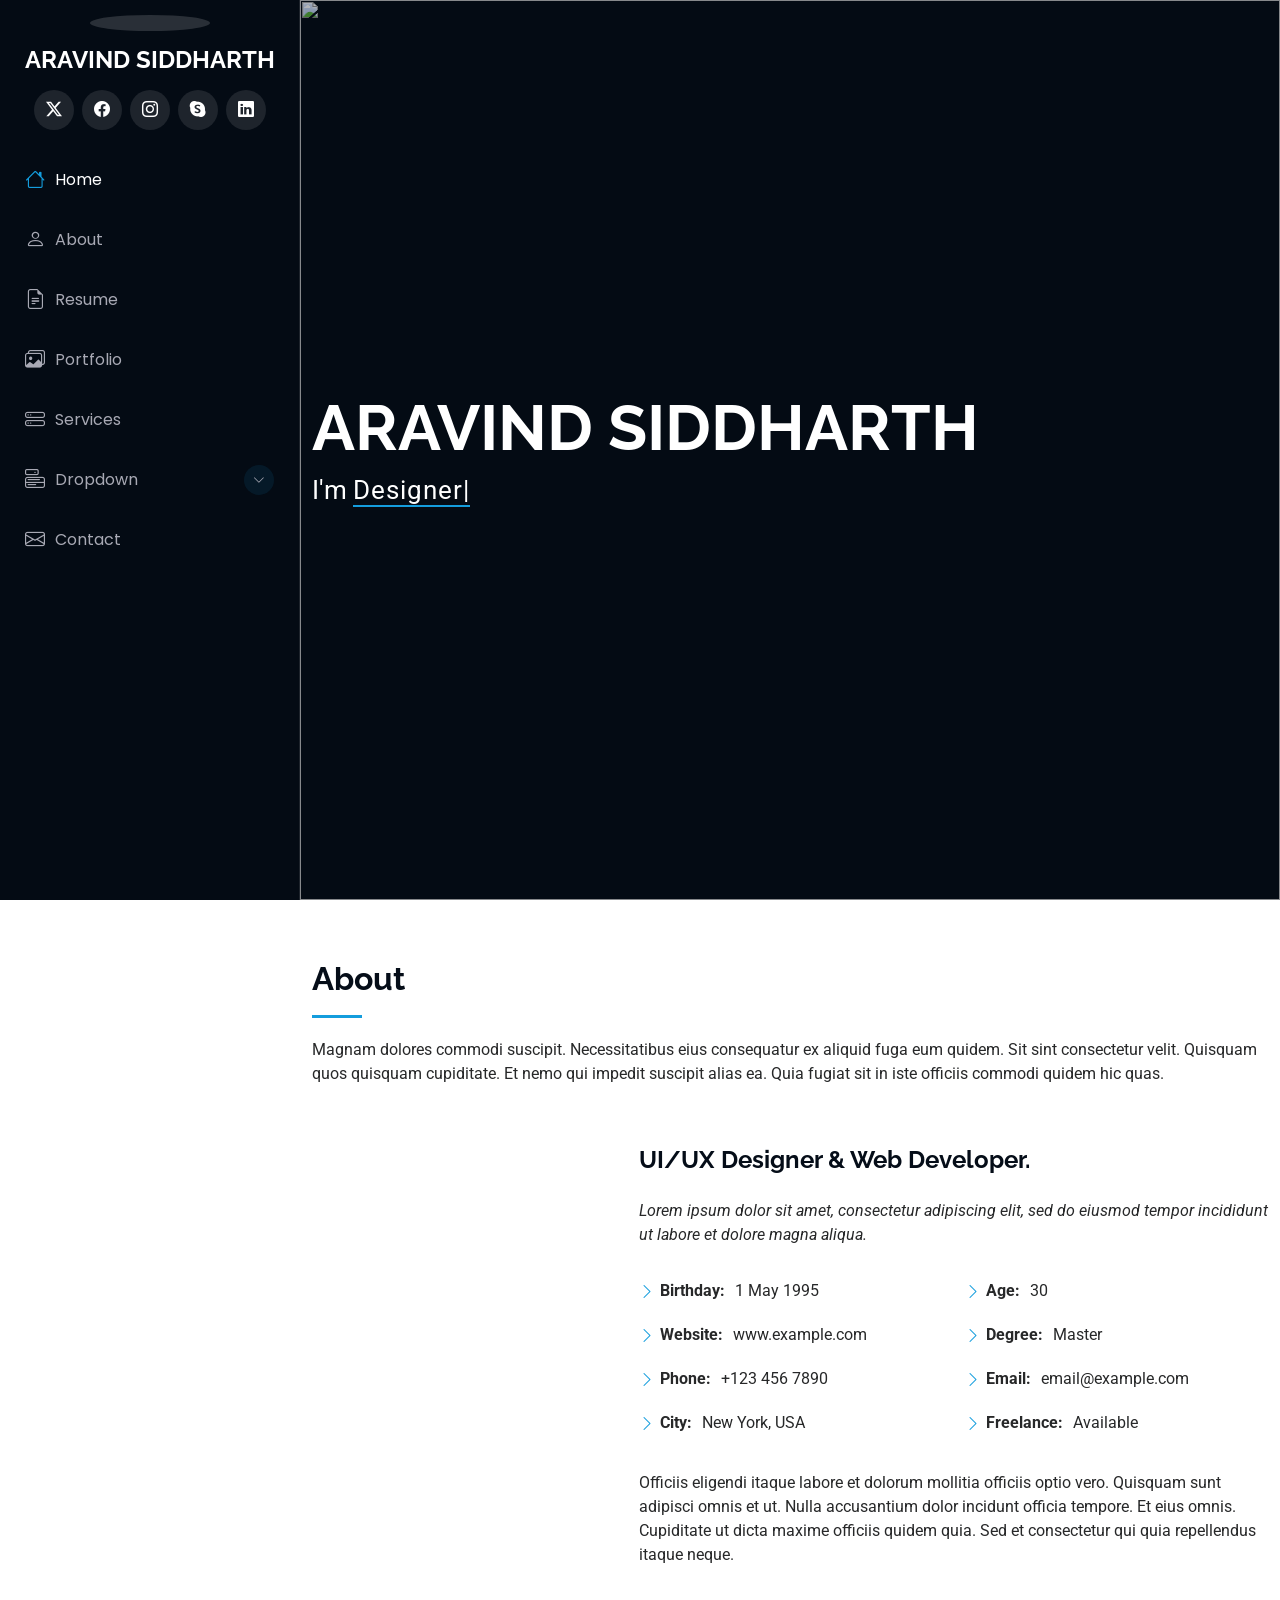
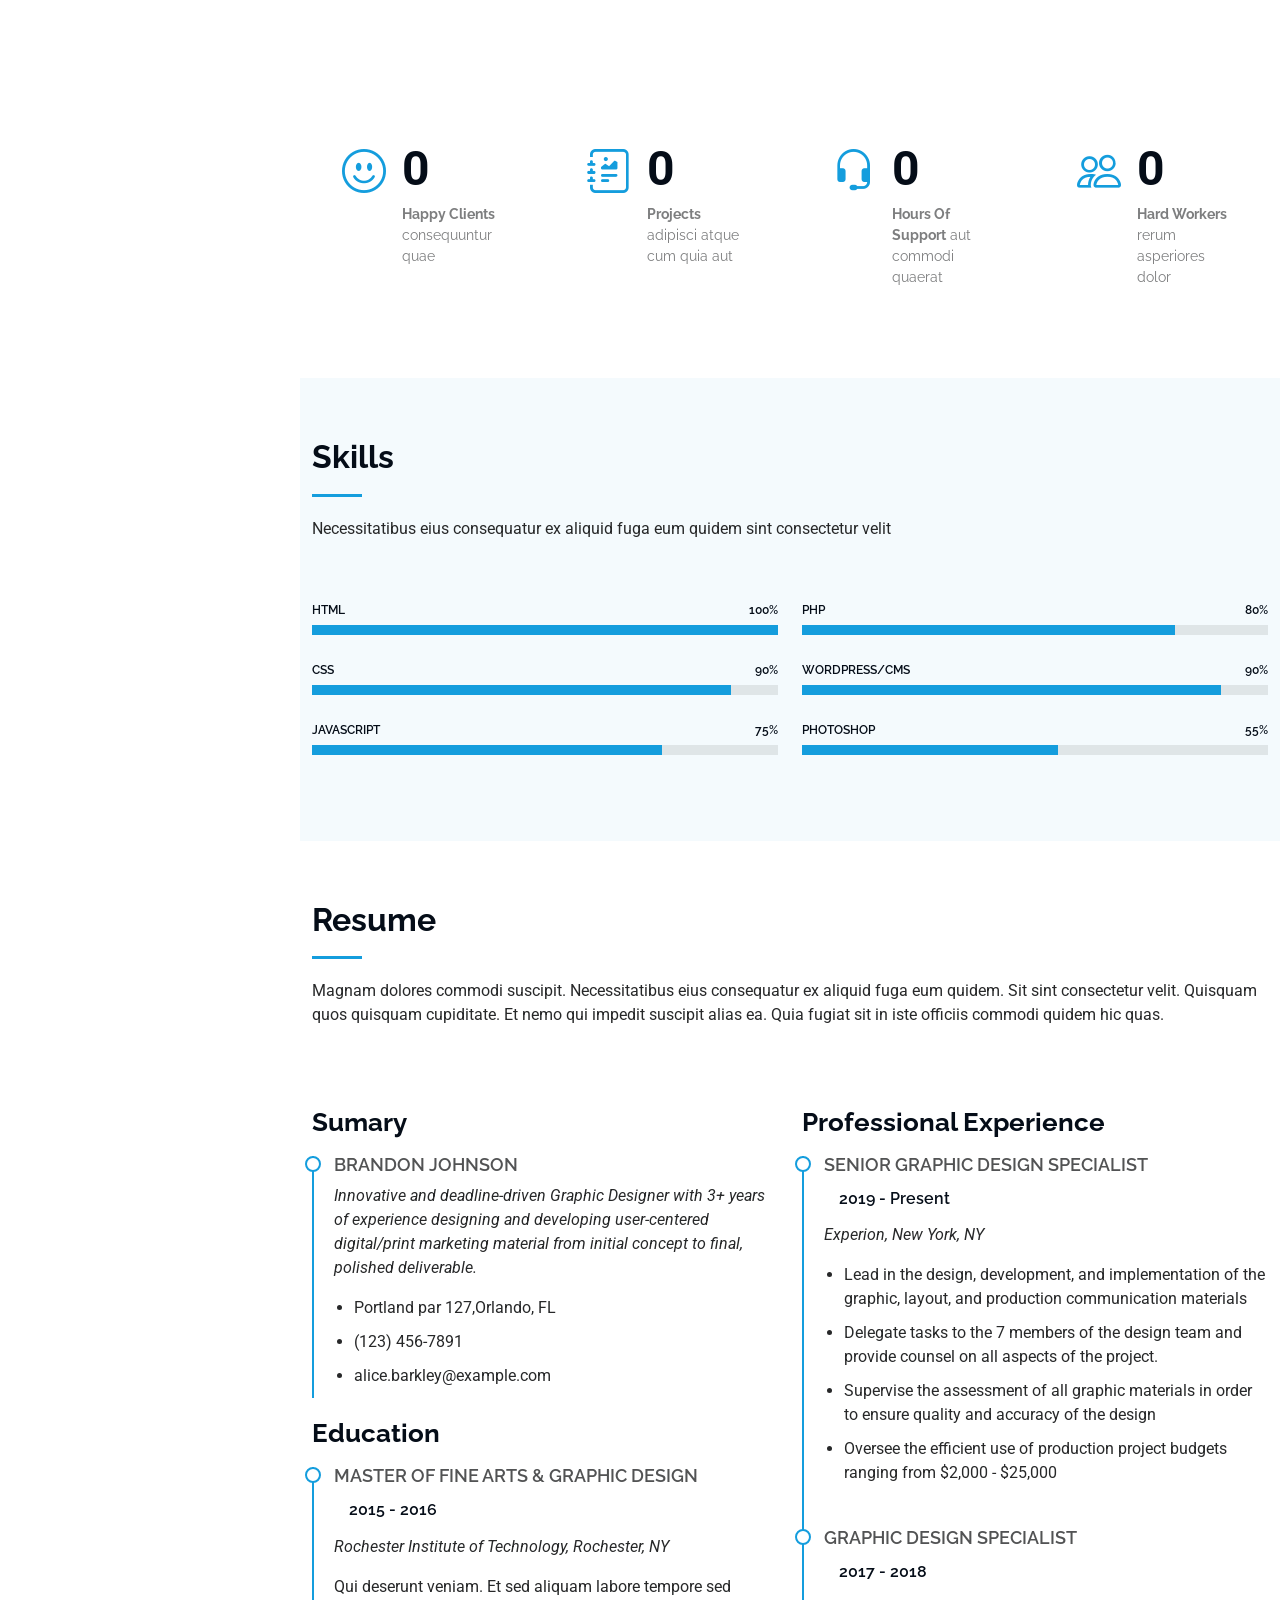
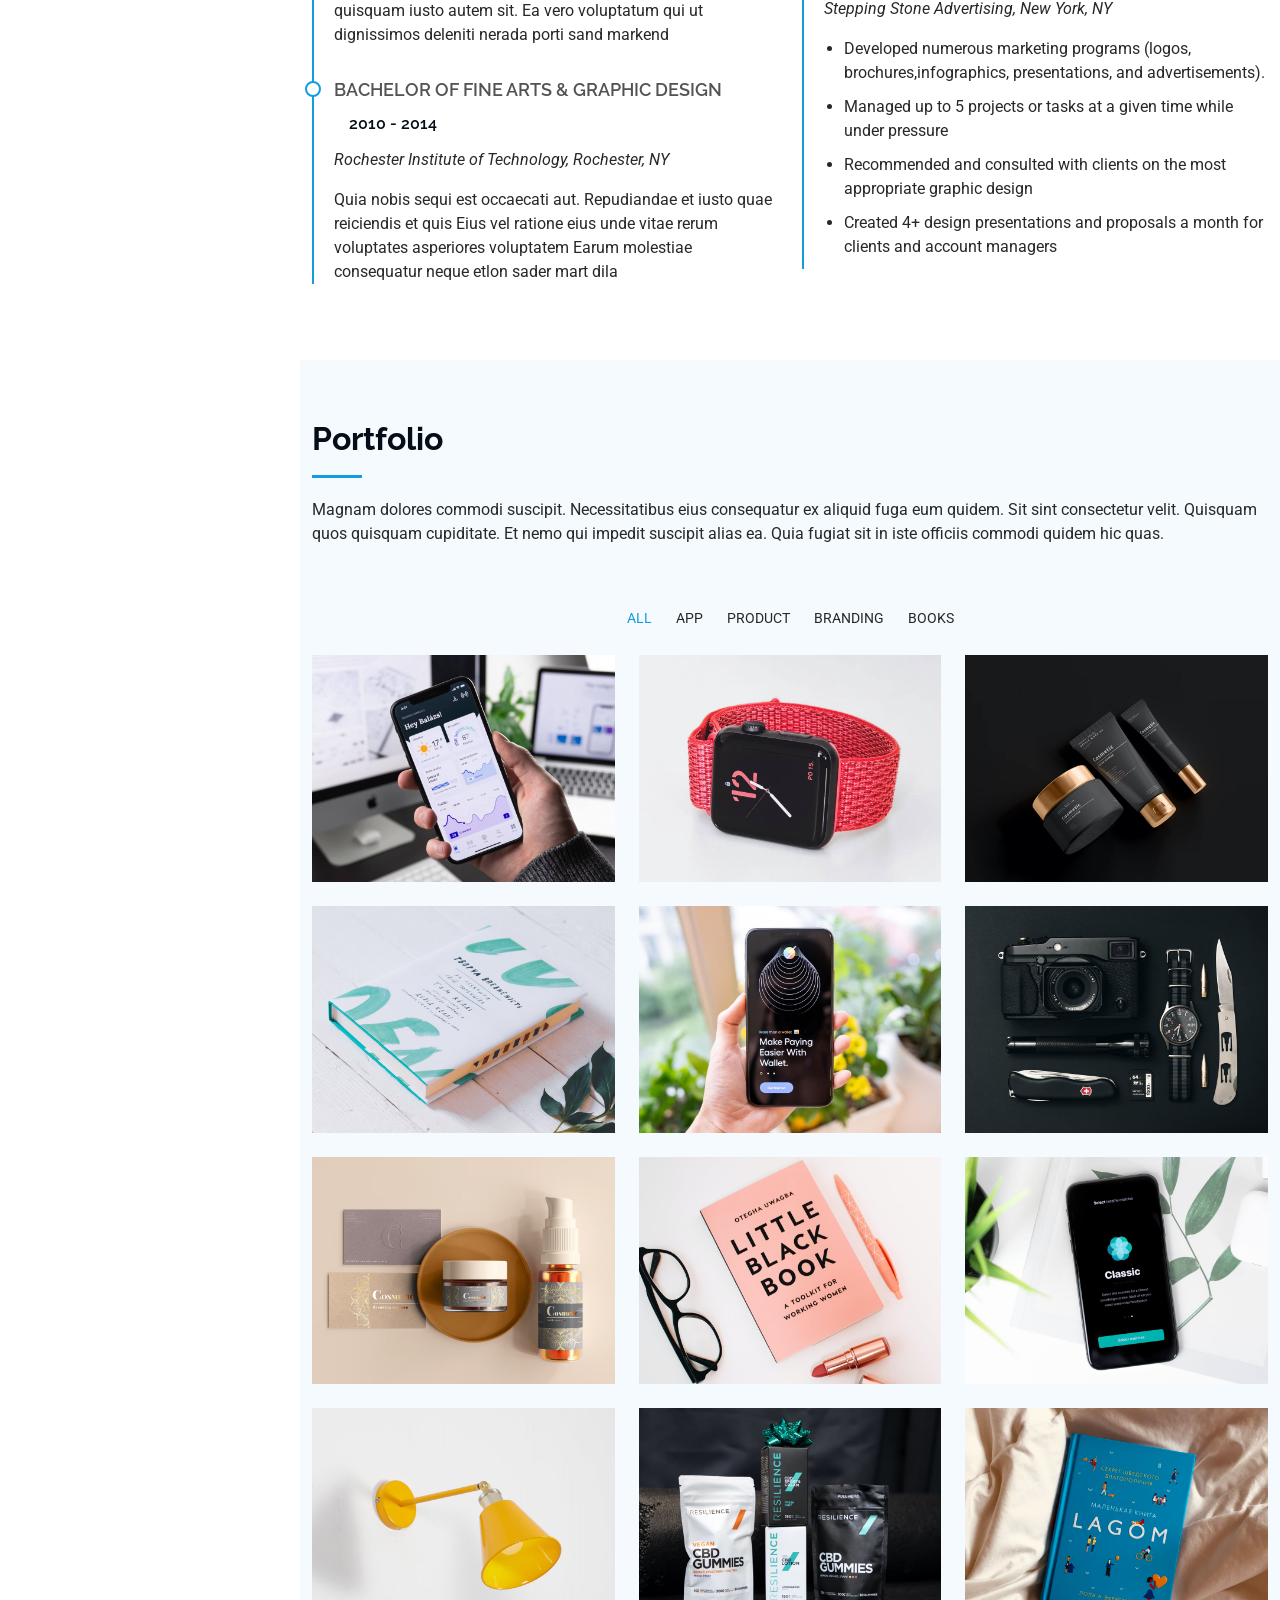
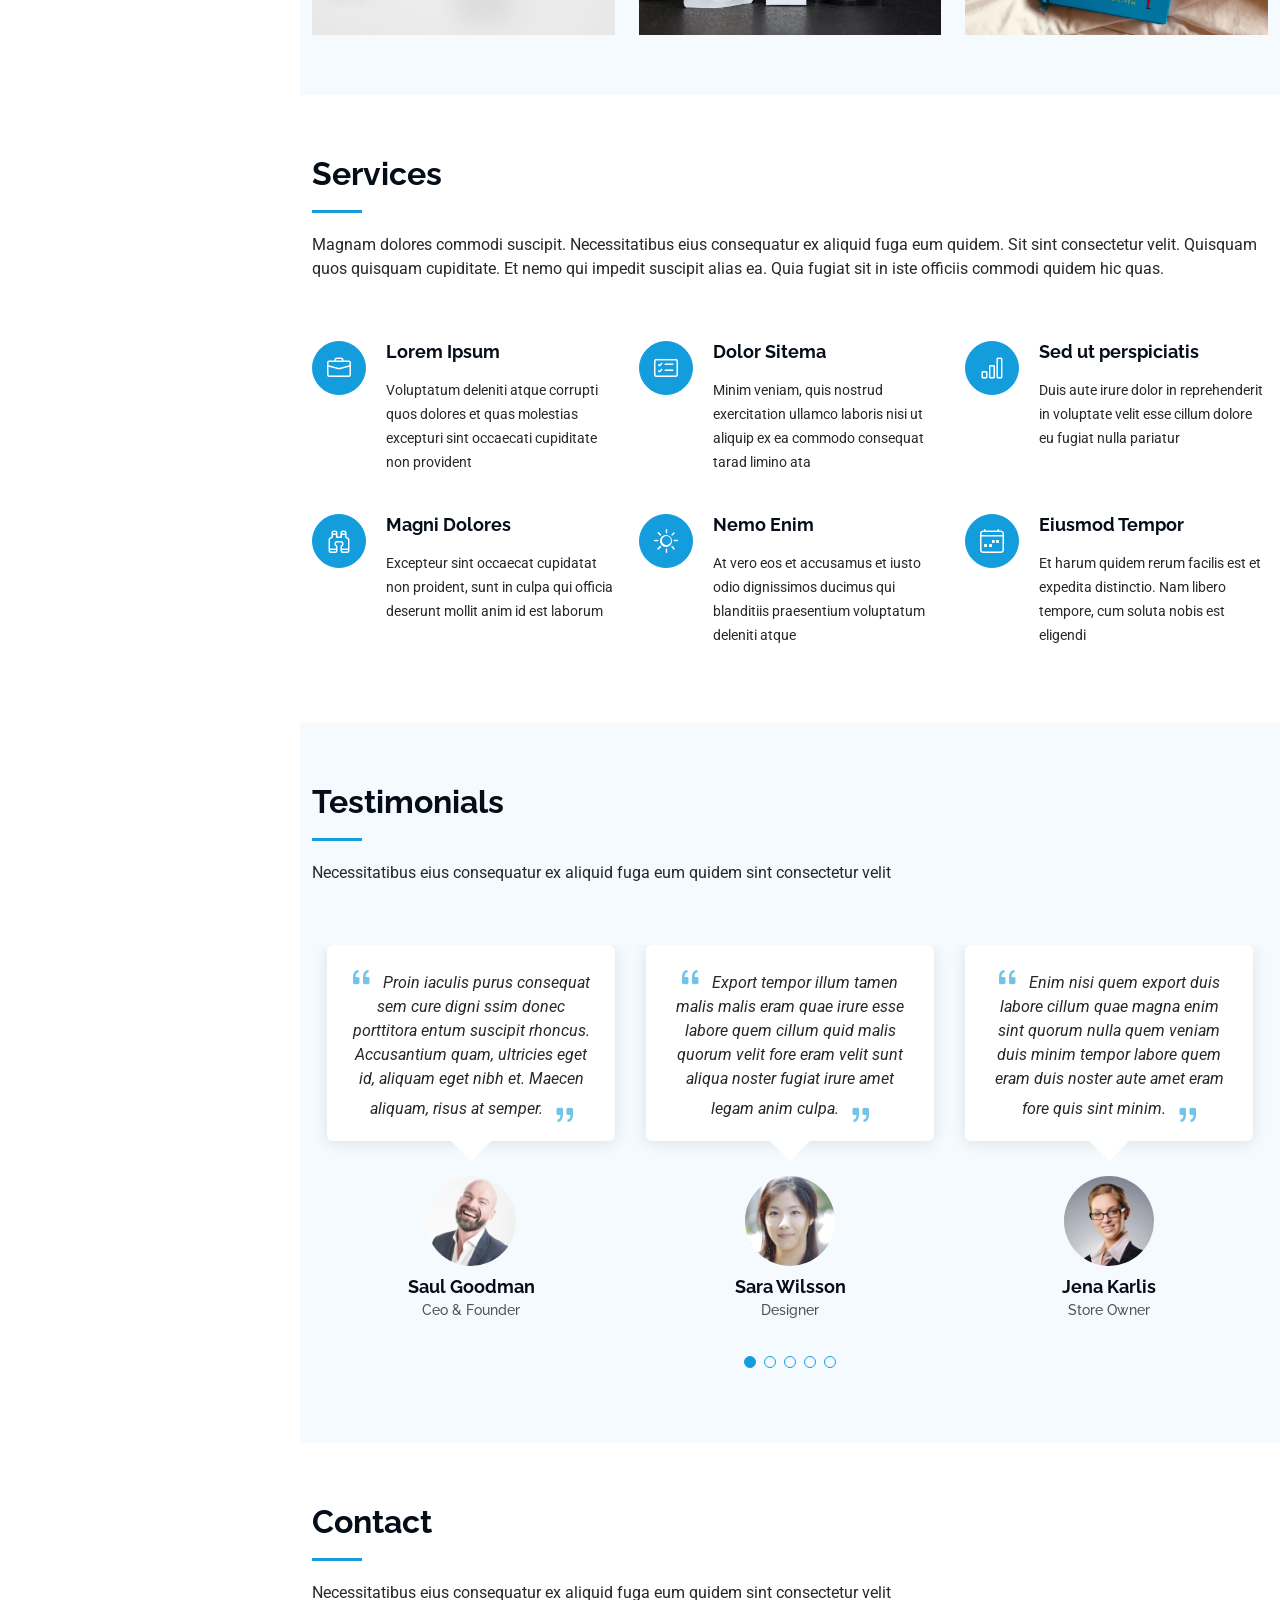
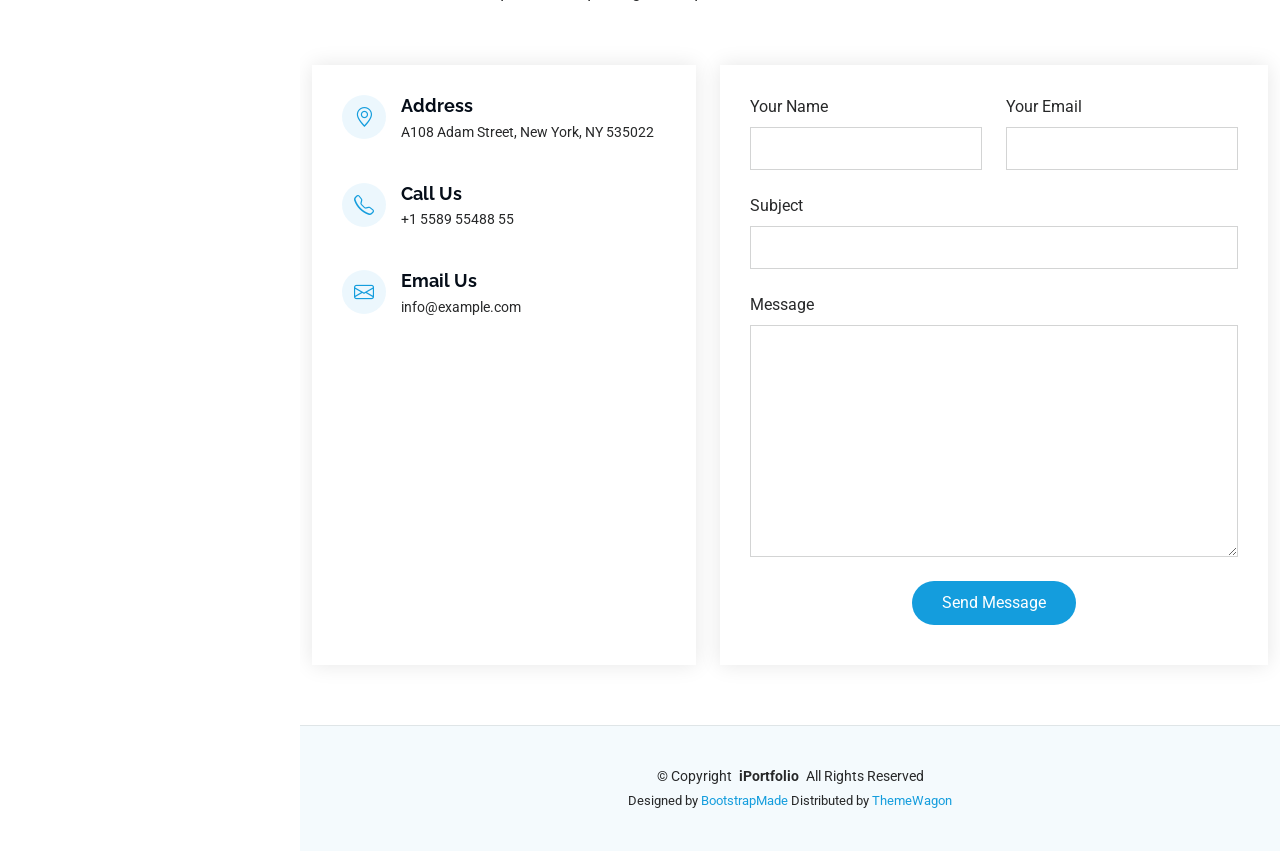
==== commit 8bfbb262: "updated portfolio template" ====
--- a/index.html
+++ b/index.html
@@ -48,7 +48,7 @@
     <a href="index.html" class="logo d-flex align-items-center justify-content-center">
       <!-- Uncomment the line below if you also wish to use an image logo -->
       <!-- <img src="assets/img/logo.png" alt=""> -->
-      <h1 class="sitename">Alex Smith</h1>
+      <h1 class="sitename">ARAVIND SIDDHARTH</h1>
     </a>
 
     <div class="social-links text-center">
@@ -97,7 +97,7 @@
       <img src="assets/img/hero-bg.jpg" alt="" data-aos="fade-in" class="">
 
       <div class="container" data-aos="fade-up" data-aos-delay="100">
-        <h2>Alex Smith</h2>
+        <h2>ARAVIND SIDDHARTH</h2>
         <p>I'm <span class="typed" data-typed-items="Designer, Developer, Freelancer, Photographer">Designer</span><span class="typed-cursor typed-cursor--blink" aria-hidden="true"></span><span class="typed-cursor typed-cursor--blink" aria-hidden="true"></span></p>
       </div>
 
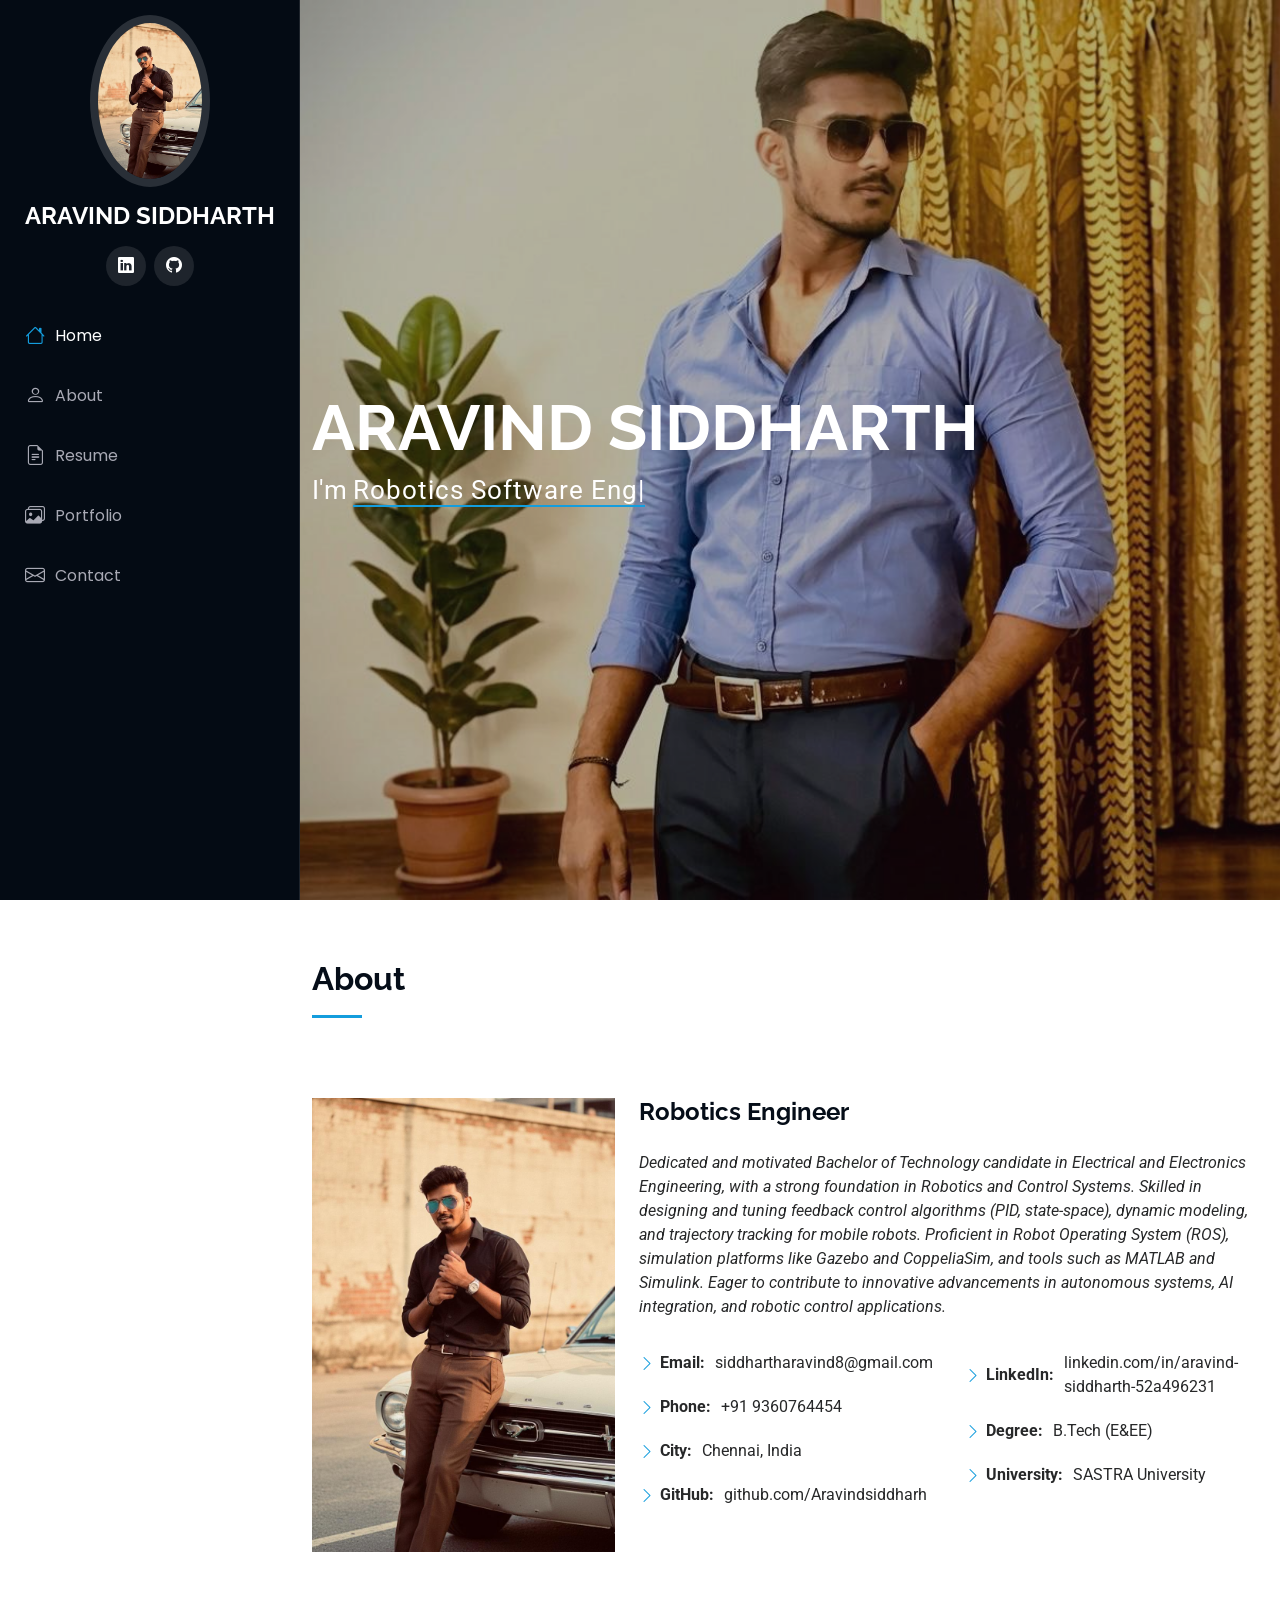
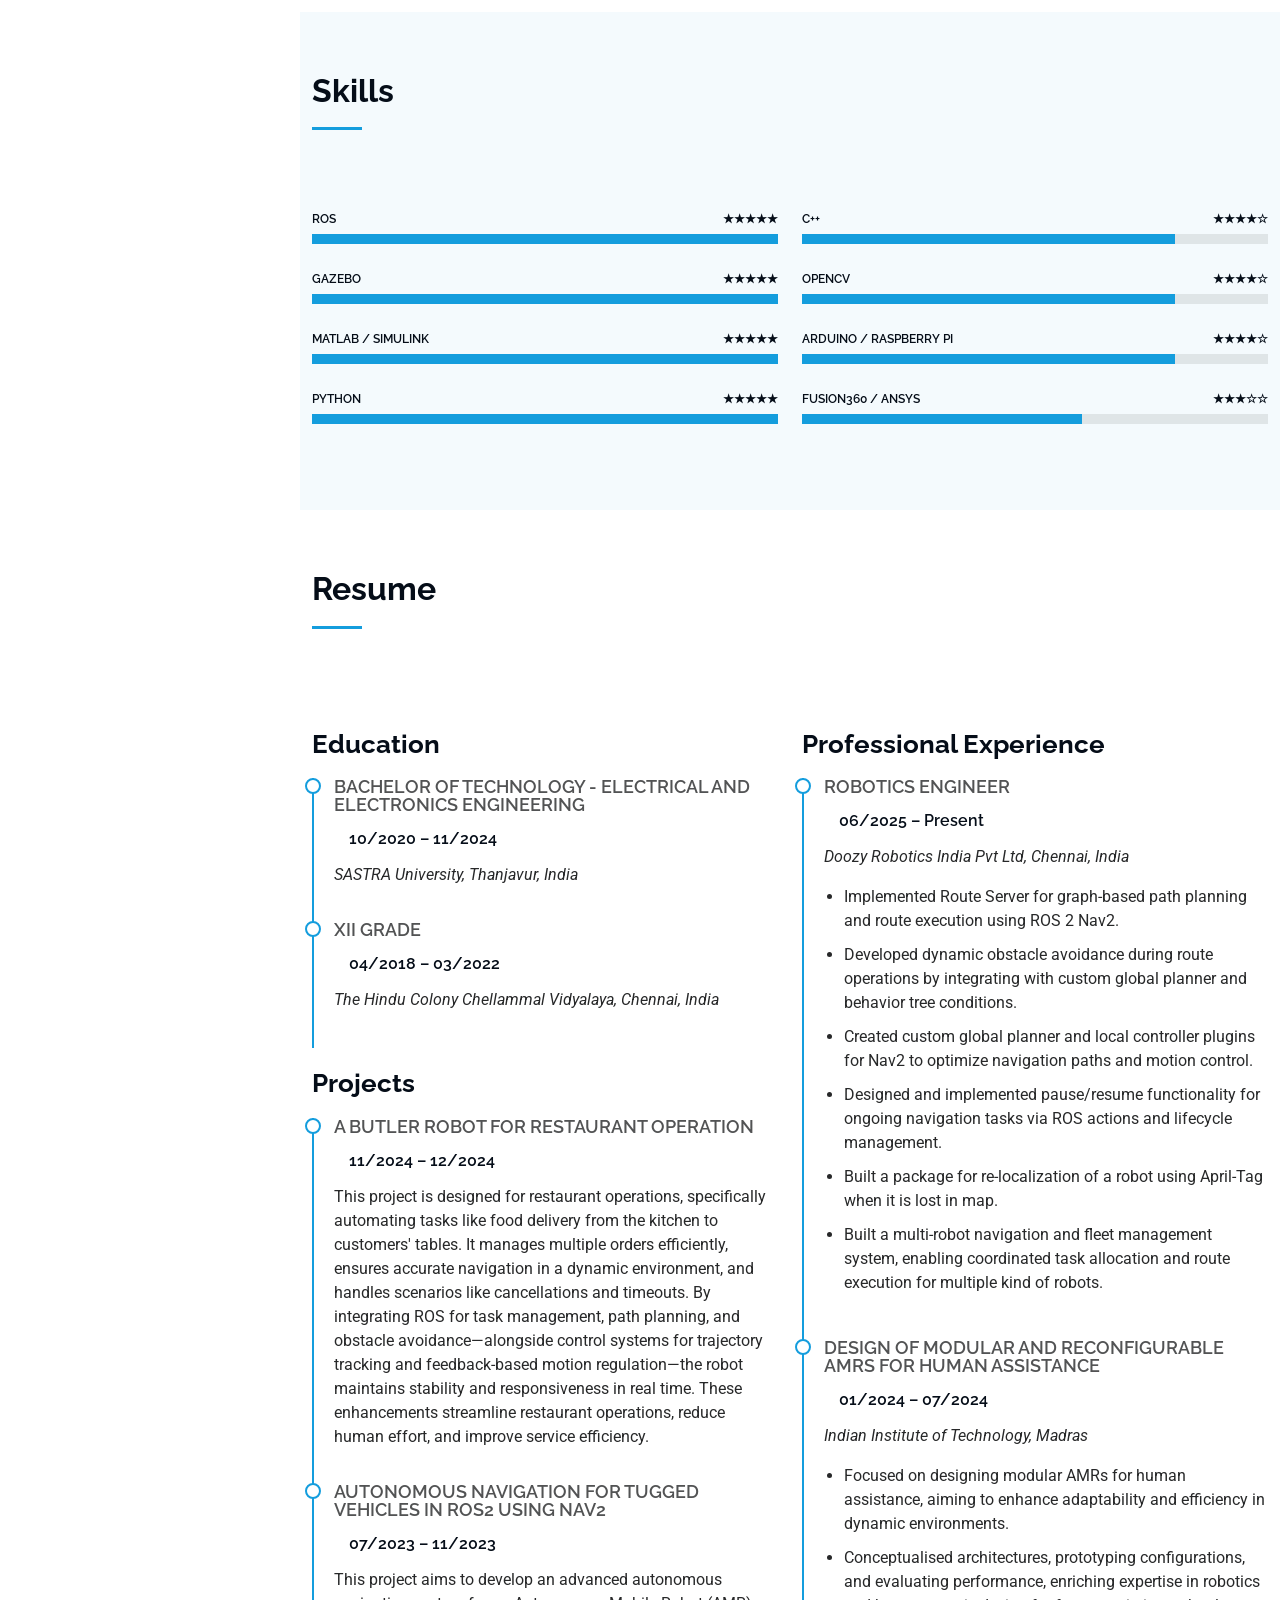
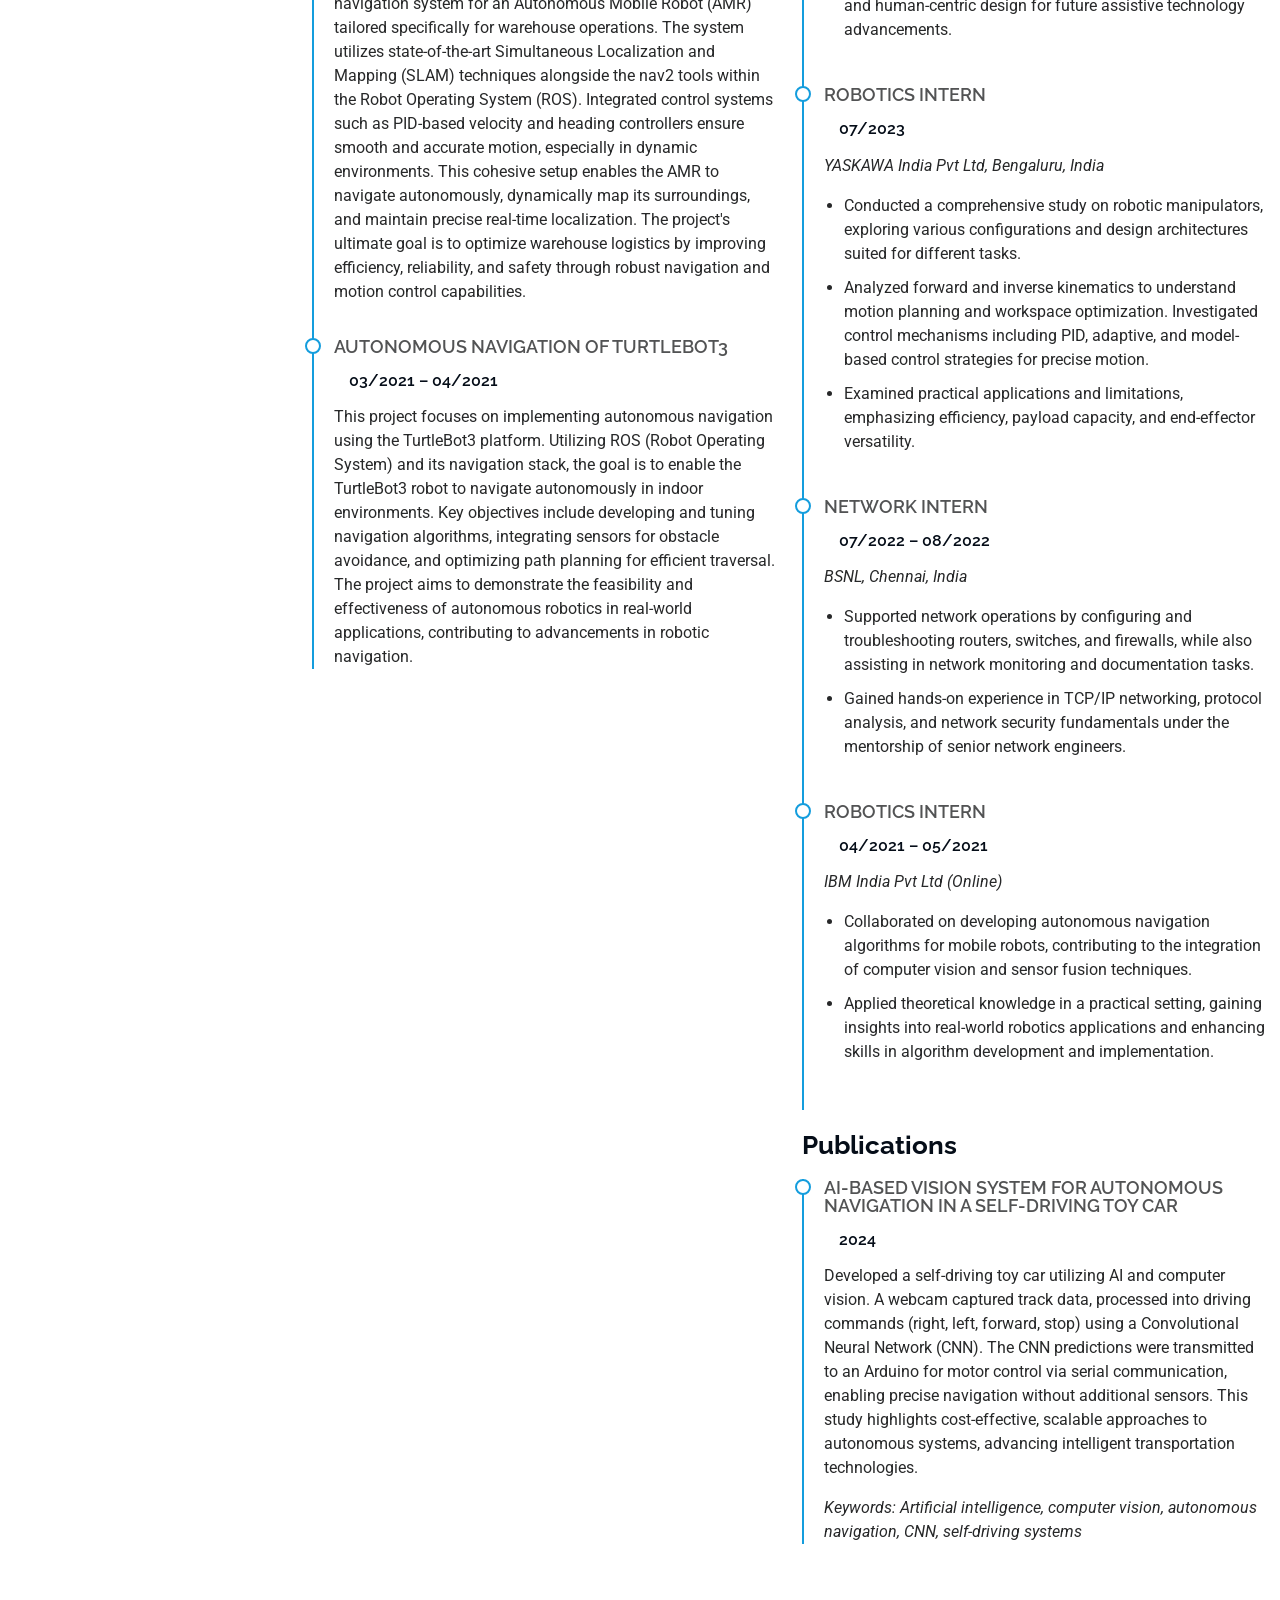
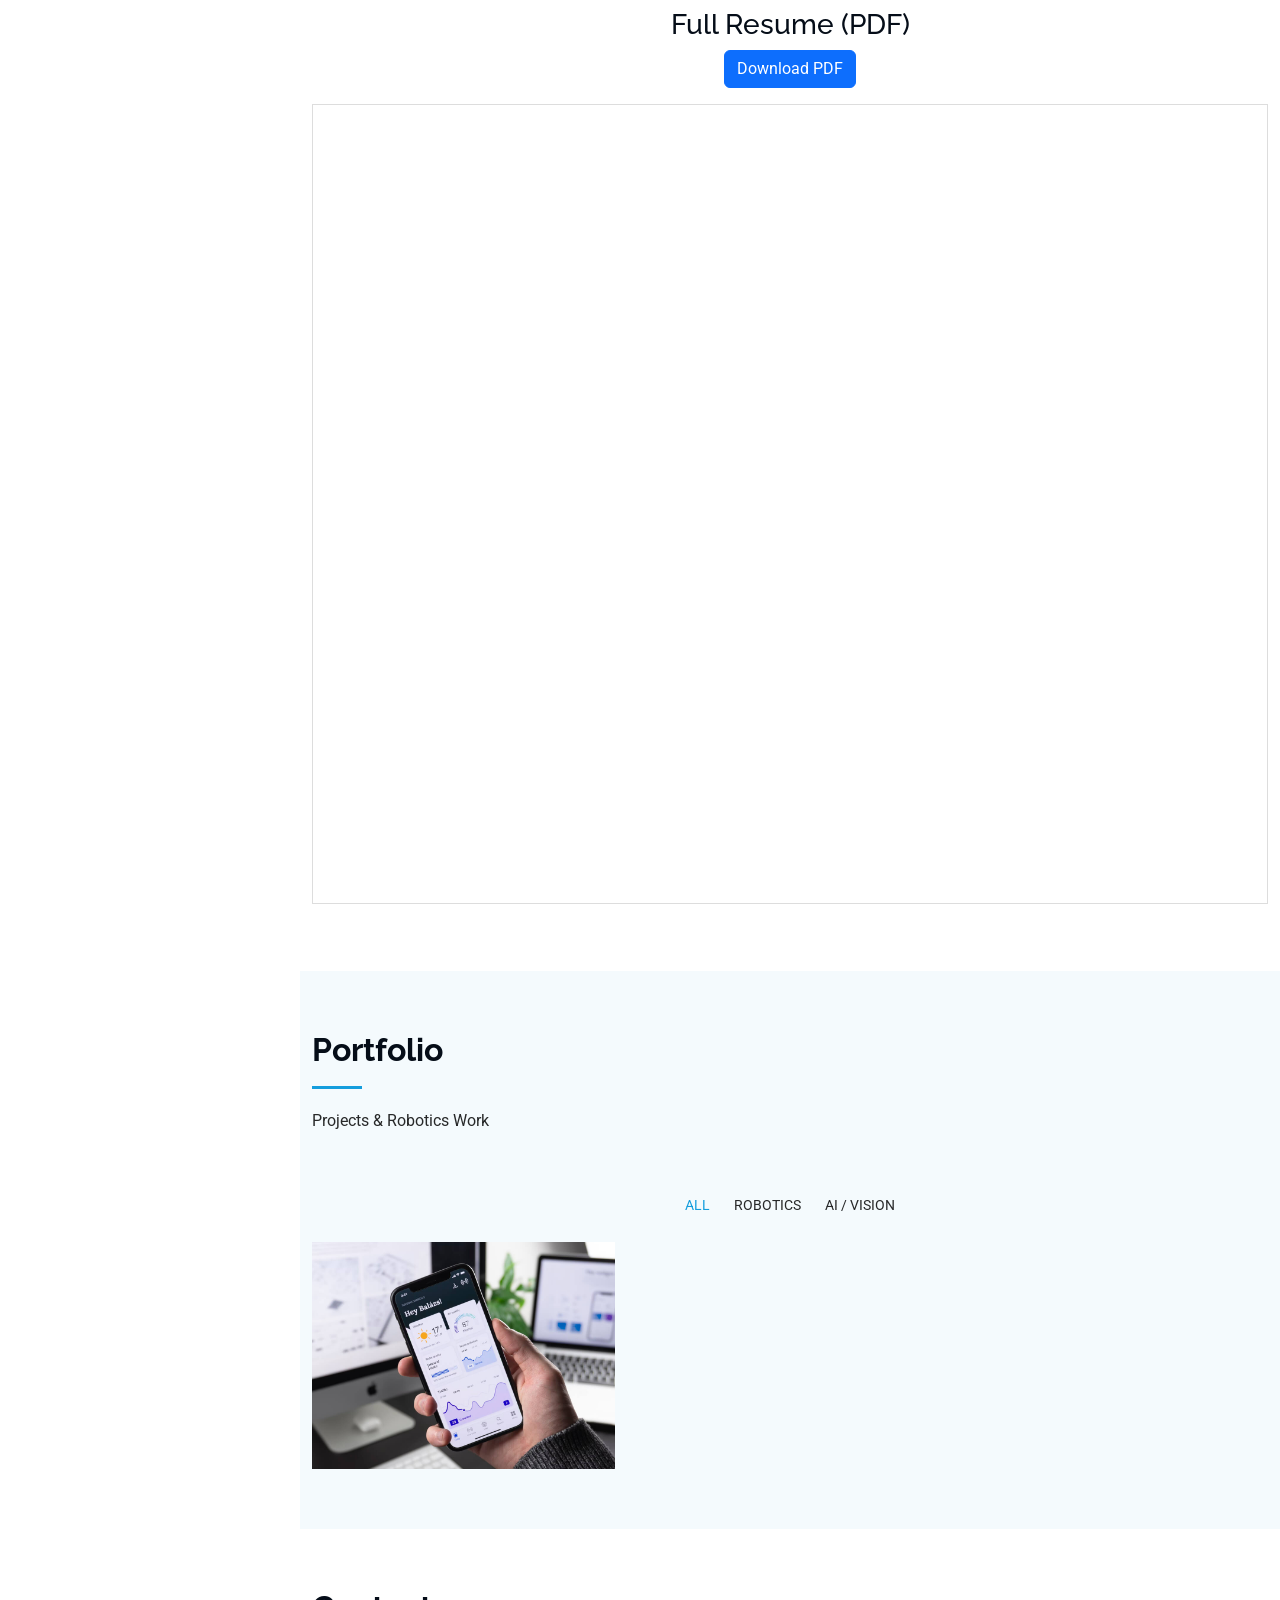
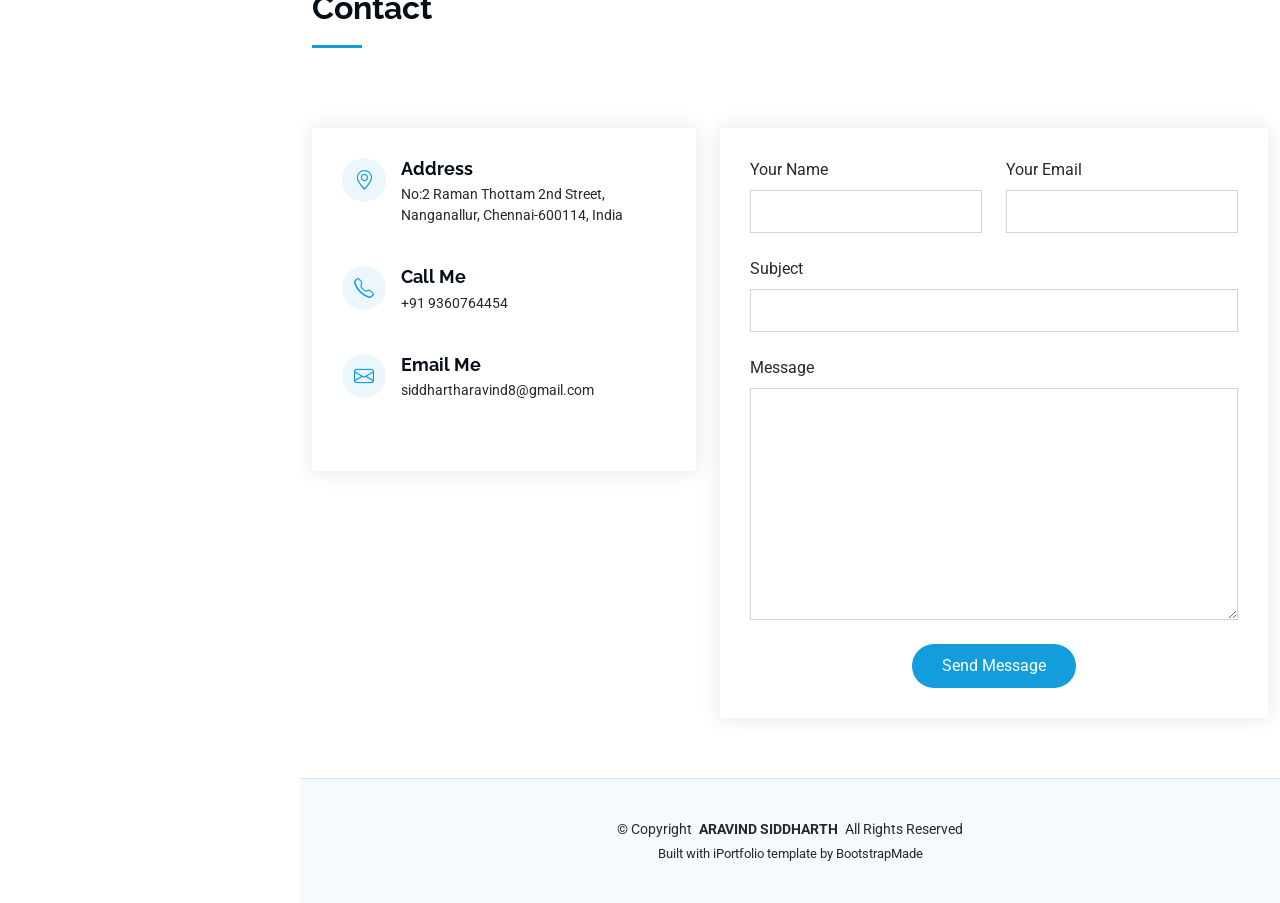
==== commit 2f779863: "updated portfolio template" ====
--- a/index.html
+++ b/index.html
@@ -4,9 +4,9 @@
 <head>
   <meta charset="utf-8">
   <meta content="width=device-width, initial-scale=1.0" name="viewport">
-  <title>Index - iPortfolio Bootstrap Template</title>
-  <meta content="" name="description">
-  <meta content="" name="keywords">
+  <title>ARAVIND SIDDHARTH - Robotics Engineer Portfolio</title>
+  <meta content="Robotics Engineer portfolio - ROS, Gazebo, Autonomous Navigation, Mobile Robots" name="description">
+  <meta content="robotics, ROS, autonomous systems, mobile robots, control systems" name="keywords">
 
   <!-- Favicons -->
   <link href="assets/img/favicon.png" rel="icon">
@@ -27,13 +27,6 @@
   <!-- Main CSS File -->
   <link href="assets/css/main.css" rel="stylesheet">
 
-  <!-- =======================================================
-  * Template Name: iPortfolio
-  * Template URL: https://bootstrapmade.com/iportfolio-bootstrap-portfolio-websites-template/
-  * Updated: Jun 29 2024 with Bootstrap v5.3.3
-  * Author: BootstrapMade.com
-  * License: https://bootstrapmade.com/license/
-  ======================================================== -->
 </head>
 
 <body class="index-page">
@@ -42,21 +35,16 @@
     <i class="header-toggle d-xl-none bi bi-list"></i>
 
     <div class="profile-img">
-      <img src="assets/img/my-profile-img.jpg" alt="" class="img-fluid rounded-circle">
+      <img src="assets/img/my-profile-img.jpg" alt="Aravind Siddharth" class="img-fluid rounded-circle">
     </div>
 
     <a href="index.html" class="logo d-flex align-items-center justify-content-center">
-      <!-- Uncomment the line below if you also wish to use an image logo -->
-      <!-- <img src="assets/img/logo.png" alt=""> -->
       <h1 class="sitename">ARAVIND SIDDHARTH</h1>
     </a>
 
     <div class="social-links text-center">
-      <a href="#" class="twitter"><i class="bi bi-twitter-x"></i></a>
-      <a href="#" class="facebook"><i class="bi bi-facebook"></i></a>
-      <a href="#" class="instagram"><i class="bi bi-instagram"></i></a>
-      <a href="#" class="google-plus"><i class="bi bi-skype"></i></a>
-      <a href="#" class="linkedin"><i class="bi bi-linkedin"></i></a>
+      <a href="https://linkedin.com/in/aravind-siddharth-52a496231" class="linkedin"><i class="bi bi-linkedin"></i></a>
+      <a href="https://github.com/Aravindsiddharh" class="github"><i class="bi bi-github"></i></a>
     </div>
 
     <nav id="navmenu" class="navmenu">
@@ -65,24 +53,6 @@
         <li><a href="#about"><i class="bi bi-person navicon"></i> About</a></li>
         <li><a href="#resume"><i class="bi bi-file-earmark-text navicon"></i> Resume</a></li>
         <li><a href="#portfolio"><i class="bi bi-images navicon"></i> Portfolio</a></li>
-        <li><a href="#services"><i class="bi bi-hdd-stack navicon"></i> Services</a></li>
-        <li class="dropdown"><a href="#"><i class="bi bi-menu-button navicon"></i> <span>Dropdown</span> <i class="bi bi-chevron-down toggle-dropdown"></i></a>
-          <ul>
-            <li><a href="#">Dropdown 1</a></li>
-            <li class="dropdown"><a href="#"><span>Deep Dropdown</span> <i class="bi bi-chevron-down toggle-dropdown"></i></a>
-              <ul>
-                <li><a href="#">Deep Dropdown 1</a></li>
-                <li><a href="#">Deep Dropdown 2</a></li>
-                <li><a href="#">Deep Dropdown 3</a></li>
-                <li><a href="#">Deep Dropdown 4</a></li>
-                <li><a href="#">Deep Dropdown 5</a></li>
-              </ul>
-            </li>
-            <li><a href="#">Dropdown 2</a></li>
-            <li><a href="#">Dropdown 3</a></li>
-            <li><a href="#">Dropdown 4</a></li>
-          </ul>
-        </li>
         <li><a href="#contact"><i class="bi bi-envelope navicon"></i> Contact</a></li>
       </ul>
     </nav>
@@ -94,11 +64,11 @@
     <!-- Hero Section -->
     <section id="hero" class="hero section dark-background">
 
-      <img src="assets/img/hero-bg.jpg" alt="" data-aos="fade-in" class="">
+      <img src="assets/img/hero-bg.jpg" alt="" data-aos="fade-in">
 
       <div class="container" data-aos="fade-up" data-aos-delay="100">
         <h2>ARAVIND SIDDHARTH</h2>
-        <p>I'm <span class="typed" data-typed-items="Designer, Developer, Freelancer, Photographer">Designer</span><span class="typed-cursor typed-cursor--blink" aria-hidden="true"></span><span class="typed-cursor typed-cursor--blink" aria-hidden="true"></span></p>
+        <p>I'm <span class="typed" data-typed-items="Robotics Software Engineer, ROS Developer, Control Systems Engineer">Robotics Engineer</span><span class="typed-cursor typed-cursor--blink" aria-hidden="true"></span></p>
       </div>
 
     </section><!-- /Hero Section -->
@@ -106,11 +76,9 @@
     <!-- About Section -->
     <section id="about" class="about section">
 
-      <!-- Section Title -->
       <div class="container section-title" data-aos="fade-up">
         <h2>About</h2>
-        <p>Magnam dolores commodi suscipit. Necessitatibus eius consequatur ex aliquid fuga eum quidem. Sit sint consectetur velit. Quisquam quos quisquam cupiditate. Et nemo qui impedit suscipit alias ea. Quia fugiat sit in iste officiis commodi quidem hic quas.</p>
-      </div><!-- End Section Title -->
+      </div>
 
       <div class="container" data-aos="fade-up" data-aos-delay="100">
 
@@ -119,93 +87,40 @@
             <img src="assets/img/my-profile-img.jpg" class="img-fluid" alt="">
           </div>
           <div class="col-lg-8 content">
-            <h2>UI/UX Designer &amp; Web Developer.</h2>
+            <h2>Robotics Engineer</h2>
             <p class="fst-italic py-3">
-              Lorem ipsum dolor sit amet, consectetur adipiscing elit, sed do eiusmod tempor incididunt ut labore et dolore
-              magna aliqua.
+              Dedicated and motivated Bachelor of Technology candidate in Electrical and Electronics Engineering, with a strong foundation in Robotics and Control Systems. Skilled in designing and tuning feedback control algorithms (PID, state-space), dynamic modeling, and trajectory tracking for mobile robots. Proficient in Robot Operating System (ROS), simulation platforms like Gazebo and CoppeliaSim, and tools such as MATLAB and Simulink. Eager to contribute to innovative advancements in autonomous systems, AI integration, and robotic control applications.
             </p>
             <div class="row">
               <div class="col-lg-6">
                 <ul>
-                  <li><i class="bi bi-chevron-right"></i> <strong>Birthday:</strong> <span>1 May 1995</span></li>
-                  <li><i class="bi bi-chevron-right"></i> <strong>Website:</strong> <span>www.example.com</span></li>
-                  <li><i class="bi bi-chevron-right"></i> <strong>Phone:</strong> <span>+123 456 7890</span></li>
-                  <li><i class="bi bi-chevron-right"></i> <strong>City:</strong> <span>New York, USA</span></li>
+                  <li><i class="bi bi-chevron-right"></i> <strong>Email:</strong> <span>siddhartharavind8@gmail.com</span></li>
+                  <li><i class="bi bi-chevron-right"></i> <strong>Phone:</strong> <span>+91 9360764454</span></li>
+                  <li><i class="bi bi-chevron-right"></i> <strong>City:</strong> <span>Chennai, India</span></li>
+                  <li><i class="bi bi-chevron-right"></i> <strong>GitHub:</strong> <span>github.com/Aravindsiddharh</span></li>
                 </ul>
               </div>
               <div class="col-lg-6">
                 <ul>
-                  <li><i class="bi bi-chevron-right"></i> <strong>Age:</strong> <span>30</span></li>
-                  <li><i class="bi bi-chevron-right"></i> <strong>Degree:</strong> <span>Master</span></li>
-                  <li><i class="bi bi-chevron-right"></i> <strong>Email:</strong> <span>email@example.com</span></li>
-                  <li><i class="bi bi-chevron-right"></i> <strong>Freelance:</strong> <span>Available</span></li>
+                  <li><i class="bi bi-chevron-right"></i> <strong>LinkedIn:</strong> <span>linkedin.com/in/aravind-siddharth-52a496231</span></li>
+                  <li><i class="bi bi-chevron-right"></i> <strong>Degree:</strong> <span>B.Tech (E&EE)</span></li>
+                  <li><i class="bi bi-chevron-right"></i> <strong>University:</strong> <span>SASTRA University</span></li>
                 </ul>
               </div>
             </div>
-            <p class="py-3">
-              Officiis eligendi itaque labore et dolorum mollitia officiis optio vero. Quisquam sunt adipisci omnis et ut. Nulla accusantium dolor incidunt officia tempore. Et eius omnis.
-              Cupiditate ut dicta maxime officiis quidem quia. Sed et consectetur qui quia repellendus itaque neque.
-            </p>
           </div>
         </div>
 
       </div>
 
     </section><!-- /About Section -->
-
-    <!-- Stats Section -->
-    <section id="stats" class="stats section">
-
-      <div class="container" data-aos="fade-up" data-aos-delay="100">
-
-        <div class="row gy-4">
-
-          <div class="col-lg-3 col-md-6">
-            <div class="stats-item">
-              <i class="bi bi-emoji-smile"></i>
-              <span data-purecounter-start="0" data-purecounter-end="232" data-purecounter-duration="1" class="purecounter"></span>
-              <p><strong>Happy Clients</strong> <span>consequuntur quae</span></p>
-            </div>
-          </div><!-- End Stats Item -->
-
-          <div class="col-lg-3 col-md-6">
-            <div class="stats-item">
-              <i class="bi bi-journal-richtext"></i>
-              <span data-purecounter-start="0" data-purecounter-end="521" data-purecounter-duration="1" class="purecounter"></span>
-              <p><strong>Projects</strong> <span>adipisci atque cum quia aut</span></p>
-            </div>
-          </div><!-- End Stats Item -->
-
-          <div class="col-lg-3 col-md-6">
-            <div class="stats-item">
-              <i class="bi bi-headset"></i>
-              <span data-purecounter-start="0" data-purecounter-end="1453" data-purecounter-duration="1" class="purecounter"></span>
-              <p><strong>Hours Of Support</strong> <span>aut commodi quaerat</span></p>
-            </div>
-          </div><!-- End Stats Item -->
-
-          <div class="col-lg-3 col-md-6">
-            <div class="stats-item">
-              <i class="bi bi-people"></i>
-              <span data-purecounter-start="0" data-purecounter-end="32" data-purecounter-duration="1" class="purecounter"></span>
-              <p><strong>Hard Workers</strong> <span>rerum asperiores dolor</span></p>
-            </div>
-          </div><!-- End Stats Item -->
-
-        </div>
-
-      </div>
-
-    </section><!-- /Stats Section -->
 
     <!-- Skills Section -->
     <section id="skills" class="skills section light-background">
 
-      <!-- Section Title -->
       <div class="container section-title" data-aos="fade-up">
         <h2>Skills</h2>
-        <p>Necessitatibus eius consequatur ex aliquid fuga eum quidem sint consectetur velit</p>
-      </div><!-- End Section Title -->
+      </div>
 
       <div class="container" data-aos="fade-up" data-aos-delay="100">
 
@@ -214,50 +129,64 @@
           <div class="col-lg-6">
 
             <div class="progress">
-              <span class="skill"><span>HTML</span> <i class="val">100%</i></span>
-              <div class="progress-bar-wrap">
-                <div class="progress-bar" role="progressbar" aria-valuenow="100" aria-valuemin="0" aria-valuemax="100"></div>
-              </div>
-            </div><!-- End Skills Item -->
-
-            <div class="progress">
-              <span class="skill"><span>CSS</span> <i class="val">90%</i></span>
-              <div class="progress-bar-wrap">
-                <div class="progress-bar" role="progressbar" aria-valuenow="90" aria-valuemin="0" aria-valuemax="100"></div>
-              </div>
-            </div><!-- End Skills Item -->
-
-            <div class="progress">
-              <span class="skill"><span>JavaScript</span> <i class="val">75%</i></span>
-              <div class="progress-bar-wrap">
-                <div class="progress-bar" role="progressbar" aria-valuenow="75" aria-valuemin="0" aria-valuemax="100"></div>
-              </div>
-            </div><!-- End Skills Item -->
+              <span class="skill"><span>ROS</span> <i class="val">★★★★★</i></span>
+              <div class="progress-bar-wrap">
+                <div class="progress-bar" role="progressbar" style="width: 100%;" aria-valuenow="100"></div>
+              </div>
+            </div>
+
+            <div class="progress">
+              <span class="skill"><span>Gazebo</span> <i class="val">★★★★★</i></span>
+              <div class="progress-bar-wrap">
+                <div class="progress-bar" role="progressbar" style="width: 100%;" aria-valuenow="100"></div>
+              </div>
+            </div>
+
+            <div class="progress">
+              <span class="skill"><span>MATLAB / Simulink</span> <i class="val">★★★★★</i></span>
+              <div class="progress-bar-wrap">
+                <div class="progress-bar" role="progressbar" style="width: 100%;" aria-valuenow="100"></div>
+              </div>
+            </div>
+
+            <div class="progress">
+              <span class="skill"><span>Python</span> <i class="val">★★★★★</i></span>
+              <div class="progress-bar-wrap">
+                <div class="progress-bar" role="progressbar" style="width: 100%;" aria-valuenow="100"></div>
+              </div>
+            </div>
 
           </div>
 
           <div class="col-lg-6">
 
             <div class="progress">
-              <span class="skill"><span>PHP</span> <i class="val">80%</i></span>
-              <div class="progress-bar-wrap">
-                <div class="progress-bar" role="progressbar" aria-valuenow="80" aria-valuemin="0" aria-valuemax="100"></div>
-              </div>
-            </div><!-- End Skills Item -->
-
-            <div class="progress">
-              <span class="skill"><span>WordPress/CMS</span> <i class="val">90%</i></span>
-              <div class="progress-bar-wrap">
-                <div class="progress-bar" role="progressbar" aria-valuenow="90" aria-valuemin="0" aria-valuemax="100"></div>
-              </div>
-            </div><!-- End Skills Item -->
-
-            <div class="progress">
-              <span class="skill"><span>Photoshop</span> <i class="val">55%</i></span>
-              <div class="progress-bar-wrap">
-                <div class="progress-bar" role="progressbar" aria-valuenow="55" aria-valuemin="0" aria-valuemax="100"></div>
-              </div>
-            </div><!-- End Skills Item -->
+              <span class="skill"><span>C++</span> <i class="val">★★★★☆</i></span>
+              <div class="progress-bar-wrap">
+                <div class="progress-bar" role="progressbar" style="width: 80%;" aria-valuenow="80"></div>
+              </div>
+            </div>
+
+            <div class="progress">
+              <span class="skill"><span>OpenCV</span> <i class="val">★★★★☆</i></span>
+              <div class="progress-bar-wrap">
+                <div class="progress-bar" role="progressbar" style="width: 80%;" aria-valuenow="80"></div>
+              </div>
+            </div>
+
+            <div class="progress">
+              <span class="skill"><span>Arduino / Raspberry Pi</span> <i class="val">★★★★☆</i></span>
+              <div class="progress-bar-wrap">
+                <div class="progress-bar" role="progressbar" style="width: 80%;" aria-valuenow="80"></div>
+              </div>
+            </div>
+
+            <div class="progress">
+              <span class="skill"><span>Fusion360 / Ansys</span> <i class="val">★★★☆☆</i></span>
+              <div class="progress-bar-wrap">
+                <div class="progress-bar" role="progressbar" style="width: 60%;" aria-valuenow="60"></div>
+              </div>
+            </div>
 
           </div>
 
@@ -270,88 +199,144 @@
     <!-- Resume Section -->
     <section id="resume" class="resume section">
 
-      <!-- Section Title -->
       <div class="container section-title" data-aos="fade-up">
         <h2>Resume</h2>
-        <p>Magnam dolores commodi suscipit. Necessitatibus eius consequatur ex aliquid fuga eum quidem. Sit sint consectetur velit. Quisquam quos quisquam cupiditate. Et nemo qui impedit suscipit alias ea. Quia fugiat sit in iste officiis commodi quidem hic quas.</p>
-      </div><!-- End Section Title -->
+      </div>
 
       <div class="container">
 
         <div class="row">
 
           <div class="col-lg-6" data-aos="fade-up" data-aos-delay="100">
-            <h3 class="resume-title">Sumary</h3>
-
-            <div class="resume-item pb-0">
-              <h4>Brandon Johnson</h4>
-              <p><em>Innovative and deadline-driven Graphic Designer with 3+ years of experience designing and developing user-centered digital/print marketing material from initial concept to final, polished deliverable.</em></p>
+
+            <h3 class="resume-title">Education</h3>
+
+            <div class="resume-item">
+              <h4>Bachelor of Technology - Electrical and Electronics Engineering</h4>
+              <h5>10/2020 – 11/2024</h5>
+              <p><em>SASTRA University, Thanjavur, India</em></p>
+            </div>
+
+            <div class="resume-item">
+              <h4>XII Grade</h4>
+              <h5>04/2018 – 03/2022</h5>
+              <p><em>The Hindu Colony Chellammal Vidyalaya, Chennai, India</em></p>
+            </div>
+
+            <h3 class="resume-title">Projects</h3>
+
+            <div class="resume-item">
+              <h4>A Butler Robot for Restaurant Operation</h4>
+              <h5>11/2024 – 12/2024</h5>
+              <p>This project is designed for restaurant operations, specifically automating tasks like food delivery from the kitchen to customers' tables. It manages multiple orders efficiently, ensures accurate navigation in a dynamic environment, and handles scenarios like cancellations and timeouts. By integrating ROS for task management, path planning, and obstacle avoidance—alongside control systems for trajectory tracking and feedback-based motion regulation—the robot maintains stability and responsiveness in real time. These enhancements streamline restaurant operations, reduce human effort, and improve service efficiency.</p>
+            </div>
+
+            <div class="resume-item">
+              <h4>Autonomous Navigation for Tugged Vehicles in ROS2 using nav2</h4>
+              <h5>07/2023 – 11/2023</h5>
+              <p>This project aims to develop an advanced autonomous navigation system for an Autonomous Mobile Robot (AMR) tailored specifically for warehouse operations. The system utilizes state-of-the-art Simultaneous Localization and Mapping (SLAM) techniques alongside the nav2 tools within the Robot Operating System (ROS). Integrated control systems such as PID-based velocity and heading controllers ensure smooth and accurate motion, especially in dynamic environments. This cohesive setup enables the AMR to navigate autonomously, dynamically map its surroundings, and maintain precise real-time localization. The project's ultimate goal is to optimize warehouse logistics by improving efficiency, reliability, and safety through robust navigation and motion control capabilities.</p>
+            </div>
+
+            <div class="resume-item">
+              <h4>Autonomous Navigation of Turtlebot3</h4>
+              <h5>03/2021 – 04/2021</h5>
+              <p>This project focuses on implementing autonomous navigation using the TurtleBot3 platform. Utilizing ROS (Robot Operating System) and its navigation stack, the goal is to enable the TurtleBot3 robot to navigate autonomously in indoor environments. Key objectives include developing and tuning navigation algorithms, integrating sensors for obstacle avoidance, and optimizing path planning for efficient traversal. The project aims to demonstrate the feasibility and effectiveness of autonomous robotics in real-world applications, contributing to advancements in robotic navigation.</p>
+            </div>
+
+          </div>
+
+          <div class="col-lg-6" data-aos="fade-up" data-aos-delay="200">
+
+            <h3 class="resume-title">Professional Experience</h3>
+
+            <div class="resume-item">
+              <h4>Robotics Engineer</h4>
+              <h5>06/2025 – Present</h5>
+              <p><em>Doozy Robotics India Pvt Ltd, Chennai, India</em></p>
               <ul>
-                <li>Portland par 127,Orlando, FL</li>
-                <li>(123) 456-7891</li>
-                <li>alice.barkley@example.com</li>
+                <li>Implemented Route Server for graph-based path planning and route execution using ROS 2 Nav2.</li>
+                <li>Developed dynamic obstacle avoidance during route operations by integrating with custom global planner and behavior tree conditions.</li>
+                <li>Created custom global planner and local controller plugins for Nav2 to optimize navigation paths and motion control.</li>
+                <li>Designed and implemented pause/resume functionality for ongoing navigation tasks via ROS actions and lifecycle management.</li>
+                <li>Built a package for re-localization of a robot using April-Tag when it is lost in map.</li>
+                <li>Built a multi-robot navigation and fleet management system, enabling coordinated task allocation and route execution for multiple kind of robots.</li>
               </ul>
-            </div><!-- Edn Resume Item -->
-
-            <h3 class="resume-title">Education</h3>
-            <div class="resume-item">
-              <h4>Master of Fine Arts &amp; Graphic Design</h4>
-              <h5>2015 - 2016</h5>
-              <p><em>Rochester Institute of Technology, Rochester, NY</em></p>
-              <p>Qui deserunt veniam. Et sed aliquam labore tempore sed quisquam iusto autem sit. Ea vero voluptatum qui ut dignissimos deleniti nerada porti sand markend</p>
-            </div><!-- Edn Resume Item -->
-
-            <div class="resume-item">
-              <h4>Bachelor of Fine Arts &amp; Graphic Design</h4>
-              <h5>2010 - 2014</h5>
-              <p><em>Rochester Institute of Technology, Rochester, NY</em></p>
-              <p>Quia nobis sequi est occaecati aut. Repudiandae et iusto quae reiciendis et quis Eius vel ratione eius unde vitae rerum voluptates asperiores voluptatem Earum molestiae consequatur neque etlon sader mart dila</p>
-            </div><!-- Edn Resume Item -->
-
-          </div>
-
-          <div class="col-lg-6" data-aos="fade-up" data-aos-delay="200">
-            <h3 class="resume-title">Professional Experience</h3>
-            <div class="resume-item">
-              <h4>Senior graphic design specialist</h4>
-              <h5>2019 - Present</h5>
-              <p><em>Experion, New York, NY </em></p>
+            </div>
+
+            <div class="resume-item">
+              <h4>Design of Modular and Reconfigurable AMRs for Human Assistance</h4>
+              <h5>01/2024 – 07/2024</h5>
+              <p><em>Indian Institute of Technology, Madras</em></p>
               <ul>
-                <li>Lead in the design, development, and implementation of the graphic, layout, and production communication materials</li>
-                <li>Delegate tasks to the 7 members of the design team and provide counsel on all aspects of the project. </li>
-                <li>Supervise the assessment of all graphic materials in order to ensure quality and accuracy of the design</li>
-                <li>Oversee the efficient use of production project budgets ranging from $2,000 - $25,000</li>
+                <li>Focused on designing modular AMRs for human assistance, aiming to enhance adaptability and efficiency in dynamic environments.</li>
+                <li>Conceptualised architectures, prototyping configurations, and evaluating performance, enriching expertise in robotics and human-centric design for future assistive technology advancements.</li>
               </ul>
-            </div><!-- Edn Resume Item -->
-
-            <div class="resume-item">
-              <h4>Graphic design specialist</h4>
-              <h5>2017 - 2018</h5>
-              <p><em>Stepping Stone Advertising, New York, NY</em></p>
+            </div>
+
+            <div class="resume-item">
+              <h4>Robotics Intern</h4>
+              <h5>07/2023</h5>
+              <p><em>YASKAWA India Pvt Ltd, Bengaluru, India</em></p>
               <ul>
-                <li>Developed numerous marketing programs (logos, brochures,infographics, presentations, and advertisements).</li>
-                <li>Managed up to 5 projects or tasks at a given time while under pressure</li>
-                <li>Recommended and consulted with clients on the most appropriate graphic design</li>
-                <li>Created 4+ design presentations and proposals a month for clients and account managers</li>
+                <li>Conducted a comprehensive study on robotic manipulators, exploring various configurations and design architectures suited for different tasks.</li>
+                <li>Analyzed forward and inverse kinematics to understand motion planning and workspace optimization. Investigated control mechanisms including PID, adaptive, and model-based control strategies for precise motion.</li>
+                <li>Examined practical applications and limitations, emphasizing efficiency, payload capacity, and end-effector versatility.</li>
               </ul>
-            </div><!-- Edn Resume Item -->
-
-          </div>
-
+            </div>
+
+            <div class="resume-item">
+              <h4>Network Intern</h4>
+              <h5>07/2022 – 08/2022</h5>
+              <p><em>BSNL, Chennai, India</em></p>
+              <ul>
+                <li>Supported network operations by configuring and troubleshooting routers, switches, and firewalls, while also assisting in network monitoring and documentation tasks.</li>
+                <li>Gained hands-on experience in TCP/IP networking, protocol analysis, and network security fundamentals under the mentorship of senior network engineers.</li>
+              </ul>
+            </div>
+
+            <div class="resume-item">
+              <h4>Robotics Intern</h4>
+              <h5>04/2021 – 05/2021</h5>
+              <p><em>IBM India Pvt Ltd (Online)</em></p>
+              <ul>
+                <li>Collaborated on developing autonomous navigation algorithms for mobile robots, contributing to the integration of computer vision and sensor fusion techniques.</li>
+                <li>Applied theoretical knowledge in a practical setting, gaining insights into real-world robotics applications and enhancing skills in algorithm development and implementation.</li>
+              </ul>
+            </div>
+
+            <h3 class="resume-title">Publications</h3>
+
+            <div class="resume-item">
+              <h4>AI-Based Vision System for Autonomous Navigation in a Self-Driving Toy Car</h4>
+              <h5>2024</h5>
+              <p>Developed a self-driving toy car utilizing AI and computer vision. A webcam captured track data, processed into driving commands (right, left, forward, stop) using a Convolutional Neural Network (CNN). The CNN predictions were transmitted to an Arduino for motor control via serial communication, enabling precise navigation without additional sensors. This study highlights cost-effective, scalable approaches to autonomous systems, advancing intelligent transportation technologies.</p>
+              <p><em>Keywords: Artificial intelligence, computer vision, autonomous navigation, CNN, self-driving systems</em></p>
+            </div>
+
+          </div>
+
+        </div>
+
+        <!-- PDF Resume Preview + Download -->
+        <div class="row mt-5" data-aos="fade-up">
+          <div class="col-12 text-center">
+            <h3>Full Resume (PDF)</h3>
+            <p><a href="ARAVIND-SIDDHARTH-Resume-lstest.pdf" class="btn btn-primary" download>Download PDF</a></p>
+            <iframe src="ARAVIND-SIDDHARTH-Resume-lstest.pdf" width="100%" height="800px" style="border:1px solid #ddd;"></iframe>
+          </div>
         </div>
 
       </div>
 
     </section><!-- /Resume Section -->
 
-    <!-- Portfolio Section -->
+    <!-- Portfolio Section (placeholders - add your robot images later) -->
     <section id="portfolio" class="portfolio section light-background">
 
-      <!-- Section Title -->
       <div class="container section-title" data-aos="fade-up">
         <h2>Portfolio</h2>
-        <p>Magnam dolores commodi suscipit. Necessitatibus eius consequatur ex aliquid fuga eum quidem. Sit sint consectetur velit. Quisquam quos quisquam cupiditate. Et nemo qui impedit suscipit alias ea. Quia fugiat sit in iste officiis commodi quidem hic quas.</p>
-      </div><!-- End Section Title -->
+        <p>Projects & Robotics Work</p>
+      </div>
 
       <div class="container">
 
@@ -359,354 +344,40 @@
 
           <ul class="portfolio-filters isotope-filters" data-aos="fade-up" data-aos-delay="100">
             <li data-filter="*" class="filter-active">All</li>
-            <li data-filter=".filter-app">App</li>
-            <li data-filter=".filter-product">Product</li>
-            <li data-filter=".filter-branding">Branding</li>
-            <li data-filter=".filter-books">Books</li>
-          </ul><!-- End Portfolio Filters -->
+            <li data-filter=".filter-robot">Robotics</li>
+            <li data-filter=".filter-ai">AI / Vision</li>
+          </ul>
 
           <div class="row gy-4 isotope-container" data-aos="fade-up" data-aos-delay="200">
 
-            <div class="col-lg-4 col-md-6 portfolio-item isotope-item filter-app">
+            <!-- Add your actual project images here later -->
+            <div class="col-lg-4 col-md-6 portfolio-item isotope-item filter-robot">
               <div class="portfolio-content h-100">
                 <img src="assets/img/portfolio/app-1.jpg" class="img-fluid" alt="">
                 <div class="portfolio-info">
-                  <h4>App 1</h4>
-                  <p>Lorem ipsum, dolor sit amet consectetur</p>
-                  <a href="assets/img/portfolio/app-1.jpg" title="App 1" data-gallery="portfolio-gallery-app" class="glightbox preview-link"><i class="bi bi-zoom-in"></i></a>
-                  <a href="portfolio-details.html" title="More Details" class="details-link"><i class="bi bi-link-45deg"></i></a>
-                </div>
-              </div>
-            </div><!-- End Portfolio Item -->
-
-            <div class="col-lg-4 col-md-6 portfolio-item isotope-item filter-product">
-              <div class="portfolio-content h-100">
-                <img src="assets/img/portfolio/product-1.jpg" class="img-fluid" alt="">
-                <div class="portfolio-info">
-                  <h4>Product 1</h4>
-                  <p>Lorem ipsum, dolor sit amet consectetur</p>
-                  <a href="assets/img/portfolio/product-1.jpg" title="Product 1" data-gallery="portfolio-gallery-product" class="glightbox preview-link"><i class="bi bi-zoom-in"></i></a>
-                  <a href="portfolio-details.html" title="More Details" class="details-link"><i class="bi bi-link-45deg"></i></a>
-                </div>
-              </div>
-            </div><!-- End Portfolio Item -->
-
-            <div class="col-lg-4 col-md-6 portfolio-item isotope-item filter-branding">
-              <div class="portfolio-content h-100">
-                <img src="assets/img/portfolio/branding-1.jpg" class="img-fluid" alt="">
-                <div class="portfolio-info">
-                  <h4>Branding 1</h4>
-                  <p>Lorem ipsum, dolor sit amet consectetur</p>
-                  <a href="assets/img/portfolio/branding-1.jpg" title="Branding 1" data-gallery="portfolio-gallery-branding" class="glightbox preview-link"><i class="bi bi-zoom-in"></i></a>
-                  <a href="portfolio-details.html" title="More Details" class="details-link"><i class="bi bi-link-45deg"></i></a>
-                </div>
-              </div>
-            </div><!-- End Portfolio Item -->
-
-            <div class="col-lg-4 col-md-6 portfolio-item isotope-item filter-books">
-              <div class="portfolio-content h-100">
-                <img src="assets/img/portfolio/books-1.jpg" class="img-fluid" alt="">
-                <div class="portfolio-info">
-                  <h4>Books 1</h4>
-                  <p>Lorem ipsum, dolor sit amet consectetur</p>
-                  <a href="assets/img/portfolio/books-1.jpg" title="Branding 1" data-gallery="portfolio-gallery-book" class="glightbox preview-link"><i class="bi bi-zoom-in"></i></a>
-                  <a href="portfolio-details.html" title="More Details" class="details-link"><i class="bi bi-link-45deg"></i></a>
-                </div>
-              </div>
-            </div><!-- End Portfolio Item -->
-
-            <div class="col-lg-4 col-md-6 portfolio-item isotope-item filter-app">
-              <div class="portfolio-content h-100">
-                <img src="assets/img/portfolio/app-2.jpg" class="img-fluid" alt="">
-                <div class="portfolio-info">
-                  <h4>App 2</h4>
-                  <p>Lorem ipsum, dolor sit amet consectetur</p>
-                  <a href="assets/img/portfolio/app-2.jpg" title="App 2" data-gallery="portfolio-gallery-app" class="glightbox preview-link"><i class="bi bi-zoom-in"></i></a>
-                  <a href="portfolio-details.html" title="More Details" class="details-link"><i class="bi bi-link-45deg"></i></a>
-                </div>
-              </div>
-            </div><!-- End Portfolio Item -->
-
-            <div class="col-lg-4 col-md-6 portfolio-item isotope-item filter-product">
-              <div class="portfolio-content h-100">
-                <img src="assets/img/portfolio/product-2.jpg" class="img-fluid" alt="">
-                <div class="portfolio-info">
-                  <h4>Product 2</h4>
-                  <p>Lorem ipsum, dolor sit amet consectetur</p>
-                  <a href="assets/img/portfolio/product-2.jpg" title="Product 2" data-gallery="portfolio-gallery-product" class="glightbox preview-link"><i class="bi bi-zoom-in"></i></a>
-                  <a href="portfolio-details.html" title="More Details" class="details-link"><i class="bi bi-link-45deg"></i></a>
-                </div>
-              </div>
-            </div><!-- End Portfolio Item -->
-
-            <div class="col-lg-4 col-md-6 portfolio-item isotope-item filter-branding">
-              <div class="portfolio-content h-100">
-                <img src="assets/img/portfolio/branding-2.jpg" class="img-fluid" alt="">
-                <div class="portfolio-info">
-                  <h4>Branding 2</h4>
-                  <p>Lorem ipsum, dolor sit amet consectetur</p>
-                  <a href="assets/img/portfolio/branding-2.jpg" title="Branding 2" data-gallery="portfolio-gallery-branding" class="glightbox preview-link"><i class="bi bi-zoom-in"></i></a>
-                  <a href="portfolio-details.html" title="More Details" class="details-link"><i class="bi bi-link-45deg"></i></a>
-                </div>
-              </div>
-            </div><!-- End Portfolio Item -->
-
-            <div class="col-lg-4 col-md-6 portfolio-item isotope-item filter-books">
-              <div class="portfolio-content h-100">
-                <img src="assets/img/portfolio/books-2.jpg" class="img-fluid" alt="">
-                <div class="portfolio-info">
-                  <h4>Books 2</h4>
-                  <p>Lorem ipsum, dolor sit amet consectetur</p>
-                  <a href="assets/img/portfolio/books-2.jpg" title="Branding 2" data-gallery="portfolio-gallery-book" class="glightbox preview-link"><i class="bi bi-zoom-in"></i></a>
-                  <a href="portfolio-details.html" title="More Details" class="details-link"><i class="bi bi-link-45deg"></i></a>
-                </div>
-              </div>
-            </div><!-- End Portfolio Item -->
-
-            <div class="col-lg-4 col-md-6 portfolio-item isotope-item filter-app">
-              <div class="portfolio-content h-100">
-                <img src="assets/img/portfolio/app-3.jpg" class="img-fluid" alt="">
-                <div class="portfolio-info">
-                  <h4>App 3</h4>
-                  <p>Lorem ipsum, dolor sit amet consectetur</p>
-                  <a href="assets/img/portfolio/app-3.jpg" title="App 3" data-gallery="portfolio-gallery-app" class="glightbox preview-link"><i class="bi bi-zoom-in"></i></a>
-                  <a href="portfolio-details.html" title="More Details" class="details-link"><i class="bi bi-link-45deg"></i></a>
-                </div>
-              </div>
-            </div><!-- End Portfolio Item -->
-
-            <div class="col-lg-4 col-md-6 portfolio-item isotope-item filter-product">
-              <div class="portfolio-content h-100">
-                <img src="assets/img/portfolio/product-3.jpg" class="img-fluid" alt="">
-                <div class="portfolio-info">
-                  <h4>Product 3</h4>
-                  <p>Lorem ipsum, dolor sit amet consectetur</p>
-                  <a href="assets/img/portfolio/product-3.jpg" title="Product 3" data-gallery="portfolio-gallery-product" class="glightbox preview-link"><i class="bi bi-zoom-in"></i></a>
-                  <a href="portfolio-details.html" title="More Details" class="details-link"><i class="bi bi-link-45deg"></i></a>
-                </div>
-              </div>
-            </div><!-- End Portfolio Item -->
-
-            <div class="col-lg-4 col-md-6 portfolio-item isotope-item filter-branding">
-              <div class="portfolio-content h-100">
-                <img src="assets/img/portfolio/branding-3.jpg" class="img-fluid" alt="">
-                <div class="portfolio-info">
-                  <h4>Branding 3</h4>
-                  <p>Lorem ipsum, dolor sit amet consectetur</p>
-                  <a href="assets/img/portfolio/branding-3.jpg" title="Branding 2" data-gallery="portfolio-gallery-branding" class="glightbox preview-link"><i class="bi bi-zoom-in"></i></a>
-                  <a href="portfolio-details.html" title="More Details" class="details-link"><i class="bi bi-link-45deg"></i></a>
-                </div>
-              </div>
-            </div><!-- End Portfolio Item -->
-
-            <div class="col-lg-4 col-md-6 portfolio-item isotope-item filter-books">
-              <div class="portfolio-content h-100">
-                <img src="assets/img/portfolio/books-3.jpg" class="img-fluid" alt="">
-                <div class="portfolio-info">
-                  <h4>Books 3</h4>
-                  <p>Lorem ipsum, dolor sit amet consectetur</p>
-                  <a href="assets/img/portfolio/books-3.jpg" title="Branding 3" data-gallery="portfolio-gallery-book" class="glightbox preview-link"><i class="bi bi-zoom-in"></i></a>
-                  <a href="portfolio-details.html" title="More Details" class="details-link"><i class="bi bi-link-45deg"></i></a>
-                </div>
-              </div>
-            </div><!-- End Portfolio Item -->
-
-          </div><!-- End Portfolio Container -->
+                  <h4>Butler Robot</h4>
+                  <p>Restaurant service automation with ROS & Nav2</p>
+                  <a href="assets/img/portfolio/app-1.jpg" title="Butler Robot" data-gallery="portfolio-gallery" class="glightbox preview-link"><i class="bi bi-zoom-in"></i></a>
+                </div>
+              </div>
+            </div>
+
+            <!-- More items can be added similarly -->
+
+          </div>
 
         </div>
 
       </div>
 
     </section><!-- /Portfolio Section -->
-
-    <!-- Services Section -->
-    <section id="services" class="services section">
-
-      <!-- Section Title -->
-      <div class="container section-title" data-aos="fade-up">
-        <h2>Services</h2>
-        <p>Magnam dolores commodi suscipit. Necessitatibus eius consequatur ex aliquid fuga eum quidem. Sit sint consectetur velit. Quisquam quos quisquam cupiditate. Et nemo qui impedit suscipit alias ea. Quia fugiat sit in iste officiis commodi quidem hic quas.</p>
-      </div><!-- End Section Title -->
-
-      <div class="container">
-
-        <div class="row gy-4">
-
-          <div class="col-lg-4 col-md-6 service-item d-flex" data-aos="fade-up" data-aos-delay="100">
-            <div class="icon flex-shrink-0"><i class="bi bi-briefcase"></i></div>
-            <div>
-              <h4 class="title"><a href="service-details.html" class="stretched-link">Lorem Ipsum</a></h4>
-              <p class="description">Voluptatum deleniti atque corrupti quos dolores et quas molestias excepturi sint occaecati cupiditate non provident</p>
-            </div>
-          </div>
-          <!-- End Service Item -->
-
-          <div class="col-lg-4 col-md-6 service-item d-flex" data-aos="fade-up" data-aos-delay="200">
-            <div class="icon flex-shrink-0"><i class="bi bi-card-checklist"></i></div>
-            <div>
-              <h4 class="title"><a href="service-details.html" class="stretched-link">Dolor Sitema</a></h4>
-              <p class="description">Minim veniam, quis nostrud exercitation ullamco laboris nisi ut aliquip ex ea commodo consequat tarad limino ata</p>
-            </div>
-          </div><!-- End Service Item -->
-
-          <div class="col-lg-4 col-md-6 service-item d-flex" data-aos="fade-up" data-aos-delay="300">
-            <div class="icon flex-shrink-0"><i class="bi bi-bar-chart"></i></div>
-            <div>
-              <h4 class="title"><a href="service-details.html" class="stretched-link">Sed ut perspiciatis</a></h4>
-              <p class="description">Duis aute irure dolor in reprehenderit in voluptate velit esse cillum dolore eu fugiat nulla pariatur</p>
-            </div>
-          </div><!-- End Service Item -->
-
-          <div class="col-lg-4 col-md-6 service-item d-flex" data-aos="fade-up" data-aos-delay="400">
-            <div class="icon flex-shrink-0"><i class="bi bi-binoculars"></i></div>
-            <div>
-              <h4 class="title"><a href="service-details.html" class="stretched-link">Magni Dolores</a></h4>
-              <p class="description">Excepteur sint occaecat cupidatat non proident, sunt in culpa qui officia deserunt mollit anim id est laborum</p>
-            </div>
-          </div><!-- End Service Item -->
-
-          <div class="col-lg-4 col-md-6 service-item d-flex" data-aos="fade-up" data-aos-delay="500">
-            <div class="icon flex-shrink-0"><i class="bi bi-brightness-high"></i></div>
-            <div>
-              <h4 class="title"><a href="service-details.html" class="stretched-link">Nemo Enim</a></h4>
-              <p class="description">At vero eos et accusamus et iusto odio dignissimos ducimus qui blanditiis praesentium voluptatum deleniti atque</p>
-            </div>
-          </div><!-- End Service Item -->
-
-          <div class="col-lg-4 col-md-6 service-item d-flex" data-aos="fade-up" data-aos-delay="600">
-            <div class="icon flex-shrink-0"><i class="bi bi-calendar4-week"></i></div>
-            <div>
-              <h4 class="title"><a href="service-details.html" class="stretched-link">Eiusmod Tempor</a></h4>
-              <p class="description">Et harum quidem rerum facilis est et expedita distinctio. Nam libero tempore, cum soluta nobis est eligendi</p>
-            </div>
-          </div><!-- End Service Item -->
-
-        </div>
-
-      </div>
-
-    </section><!-- /Services Section -->
-
-    <!-- Testimonials Section -->
-    <section id="testimonials" class="testimonials section light-background">
-
-      <!-- Section Title -->
-      <div class="container section-title" data-aos="fade-up">
-        <h2>Testimonials</h2>
-        <p>Necessitatibus eius consequatur ex aliquid fuga eum quidem sint consectetur velit</p>
-      </div><!-- End Section Title -->
-
-      <div class="container" data-aos="fade-up" data-aos-delay="100">
-
-        <div class="swiper init-swiper">
-          <script type="application/json" class="swiper-config">
-            {
-              "loop": true,
-              "speed": 600,
-              "autoplay": {
-                "delay": 5000
-              },
-              "slidesPerView": "auto",
-              "pagination": {
-                "el": ".swiper-pagination",
-                "type": "bullets",
-                "clickable": true
-              },
-              "breakpoints": {
-                "320": {
-                  "slidesPerView": 1,
-                  "spaceBetween": 40
-                },
-                "1200": {
-                  "slidesPerView": 3,
-                  "spaceBetween": 1
-                }
-              }
-            }
-          </script>
-          <div class="swiper-wrapper">
-
-            <div class="swiper-slide">
-              <div class="testimonial-item">
-                <p>
-                  <i class="bi bi-quote quote-icon-left"></i>
-                  <span>Proin iaculis purus consequat sem cure digni ssim donec porttitora entum suscipit rhoncus. Accusantium quam, ultricies eget id, aliquam eget nibh et. Maecen aliquam, risus at semper.</span>
-                  <i class="bi bi-quote quote-icon-right"></i>
-                </p>
-                <img src="assets/img/testimonials/testimonials-1.jpg" class="testimonial-img" alt="">
-                <h3>Saul Goodman</h3>
-                <h4>Ceo &amp; Founder</h4>
-              </div>
-            </div><!-- End testimonial item -->
-
-            <div class="swiper-slide">
-              <div class="testimonial-item">
-                <p>
-                  <i class="bi bi-quote quote-icon-left"></i>
-                  <span>Export tempor illum tamen malis malis eram quae irure esse labore quem cillum quid malis quorum velit fore eram velit sunt aliqua noster fugiat irure amet legam anim culpa.</span>
-                  <i class="bi bi-quote quote-icon-right"></i>
-                </p>
-                <img src="assets/img/testimonials/testimonials-2.jpg" class="testimonial-img" alt="">
-                <h3>Sara Wilsson</h3>
-                <h4>Designer</h4>
-              </div>
-            </div><!-- End testimonial item -->
-
-            <div class="swiper-slide">
-              <div class="testimonial-item">
-                <p>
-                  <i class="bi bi-quote quote-icon-left"></i>
-                  <span>Enim nisi quem export duis labore cillum quae magna enim sint quorum nulla quem veniam duis minim tempor labore quem eram duis noster aute amet eram fore quis sint minim.</span>
-                  <i class="bi bi-quote quote-icon-right"></i>
-                </p>
-                <img src="assets/img/testimonials/testimonials-3.jpg" class="testimonial-img" alt="">
-                <h3>Jena Karlis</h3>
-                <h4>Store Owner</h4>
-              </div>
-            </div><!-- End testimonial item -->
-
-            <div class="swiper-slide">
-              <div class="testimonial-item">
-                <p>
-                  <i class="bi bi-quote quote-icon-left"></i>
-                  <span>Fugiat enim eram quae cillum dolore dolor amet nulla culpa multos export minim fugiat dolor enim duis veniam ipsum anim magna sunt elit fore quem dolore labore illum veniam.</span>
-                  <i class="bi bi-quote quote-icon-right"></i>
-                </p>
-                <img src="assets/img/testimonials/testimonials-4.jpg" class="testimonial-img" alt="">
-                <h3>Matt Brandon</h3>
-                <h4>Freelancer</h4>
-              </div>
-            </div><!-- End testimonial item -->
-
-            <div class="swiper-slide">
-              <div class="testimonial-item">
-                <p>
-                  <i class="bi bi-quote quote-icon-left"></i>
-                  <span>Quis quorum aliqua sint quem legam fore sunt eram irure aliqua veniam tempor noster veniam sunt culpa nulla illum cillum fugiat legam esse veniam culpa fore nisi cillum quid.</span>
-                  <i class="bi bi-quote quote-icon-right"></i>
-                </p>
-                <img src="assets/img/testimonials/testimonials-5.jpg" class="testimonial-img" alt="">
-                <h3>John Larson</h3>
-                <h4>Entrepreneur</h4>
-              </div>
-            </div><!-- End testimonial item -->
-
-          </div>
-          <div class="swiper-pagination"></div>
-        </div>
-
-      </div>
-
-    </section><!-- /Testimonials Section -->
 
     <!-- Contact Section -->
     <section id="contact" class="contact section">
 
-      <!-- Section Title -->
       <div class="container section-title" data-aos="fade-up">
         <h2>Contact</h2>
-        <p>Necessitatibus eius consequatur ex aliquid fuga eum quidem sint consectetur velit</p>
-      </div><!-- End Section Title -->
+      </div>
 
       <div class="container" data-aos="fade-up" data-aos-delay="100">
 
@@ -719,27 +390,26 @@
                 <i class="bi bi-geo-alt flex-shrink-0"></i>
                 <div>
                   <h3>Address</h3>
-                  <p>A108 Adam Street, New York, NY 535022</p>
-                </div>
-              </div><!-- End Info Item -->
+                  <p>No:2 Raman Thottam 2nd Street, Nanganallur, Chennai-600114, India</p>
+                </div>
+              </div>
 
               <div class="info-item d-flex" data-aos="fade-up" data-aos-delay="300">
                 <i class="bi bi-telephone flex-shrink-0"></i>
                 <div>
-                  <h3>Call Us</h3>
-                  <p>+1 5589 55488 55</p>
-                </div>
-              </div><!-- End Info Item -->
+                  <h3>Call Me</h3>
+                  <p>+91 9360764454</p>
+                </div>
+              </div>
 
               <div class="info-item d-flex" data-aos="fade-up" data-aos-delay="400">
                 <i class="bi bi-envelope flex-shrink-0"></i>
                 <div>
-                  <h3>Email Us</h3>
-                  <p>info@example.com</p>
-                </div>
-              </div><!-- End Info Item -->
-
-              <iframe src="https://www.google.com/maps/embed?pb=!1m14!1m8!1m3!1d48389.78314118045!2d-74.006138!3d40.710059!3m2!1i1024!2i768!4f13.1!3m3!1m2!1s0x89c25a22a3bda30d%3A0xb89d1fe6bc499443!2sDowntown%20Conference%20Center!5e0!3m2!1sen!2sus!4v1676961268712!5m2!1sen!2sus" frameborder="0" style="border:0; width: 100%; height: 270px;" allowfullscreen="" loading="lazy" referrerpolicy="no-referrer-when-downgrade"></iframe>
+                  <h3>Email Me</h3>
+                  <p>siddhartharavind8@gmail.com</p>
+                </div>
+              </div>
+
             </div>
           </div>
 
@@ -749,35 +419,31 @@
 
                 <div class="col-md-6">
                   <label for="name-field" class="pb-2">Your Name</label>
-                  <input type="text" name="name" id="name-field" class="form-control" required="">
+                  <input type="text" name="name" class="form-control" required="">
                 </div>
 
                 <div class="col-md-6">
                   <label for="email-field" class="pb-2">Your Email</label>
-                  <input type="email" class="form-control" name="email" id="email-field" required="">
+                  <input type="email" class="form-control" name="email" required="">
                 </div>
 
                 <div class="col-md-12">
                   <label for="subject-field" class="pb-2">Subject</label>
-                  <input type="text" class="form-control" name="subject" id="subject-field" required="">
+                  <input type="text" class="form-control" name="subject" required="">
                 </div>
 
                 <div class="col-md-12">
                   <label for="message-field" class="pb-2">Message</label>
-                  <textarea class="form-control" name="message" rows="10" id="message-field" required=""></textarea>
+                  <textarea class="form-control" name="message" rows="10" required=""></textarea>
                 </div>
 
                 <div class="col-md-12 text-center">
-                  <div class="loading">Loading</div>
-                  <div class="error-message"></div>
-                  <div class="sent-message">Your message has been sent. Thank you!</div>
-
                   <button type="submit">Send Message</button>
                 </div>
 
               </div>
             </form>
-          </div><!-- End Contact Form -->
+          </div>
 
         </div>
 
@@ -791,14 +457,10 @@
 
     <div class="container">
       <div class="copyright text-center ">
-        <p>© <span>Copyright</span> <strong class="px-1 sitename">iPortfolio</strong> <span>All Rights Reserved</span></p>
+        <p>© <span>Copyright</span> <strong class="px-1 sitename">ARAVIND SIDDHARTH</strong> <span>All Rights Reserved</span></p>
       </div>
       <div class="credits">
-        <!-- All the links in the footer should remain intact. -->
-        <!-- You can delete the links only if you've purchased the pro version. -->
-        <!-- Licensing information: https://bootstrapmade.com/license/ -->
-        <!-- Purchase the pro version with working PHP/AJAX contact form: [buy-url] -->
-        Designed by <a href="https://bootstrapmade.com/">BootstrapMade</a> Distributed by <a href="https://themewagon.com">ThemeWagon</a>
+        Built with iPortfolio template by BootstrapMade
       </div>
     </div>
 
@@ -815,8 +477,6 @@
   <script src="assets/vendor/php-email-form/validate.js"></script>
   <script src="assets/vendor/aos/aos.js"></script>
   <script src="assets/vendor/typed.js/typed.umd.js"></script>
-  <script src="assets/vendor/purecounter/purecounter_vanilla.js"></script>
-  <script src="assets/vendor/waypoints/noframework.waypoints.js"></script>
   <script src="assets/vendor/glightbox/js/glightbox.min.js"></script>
   <script src="assets/vendor/imagesloaded/imagesloaded.pkgd.min.js"></script>
   <script src="assets/vendor/isotope-layout/isotope.pkgd.min.js"></script>
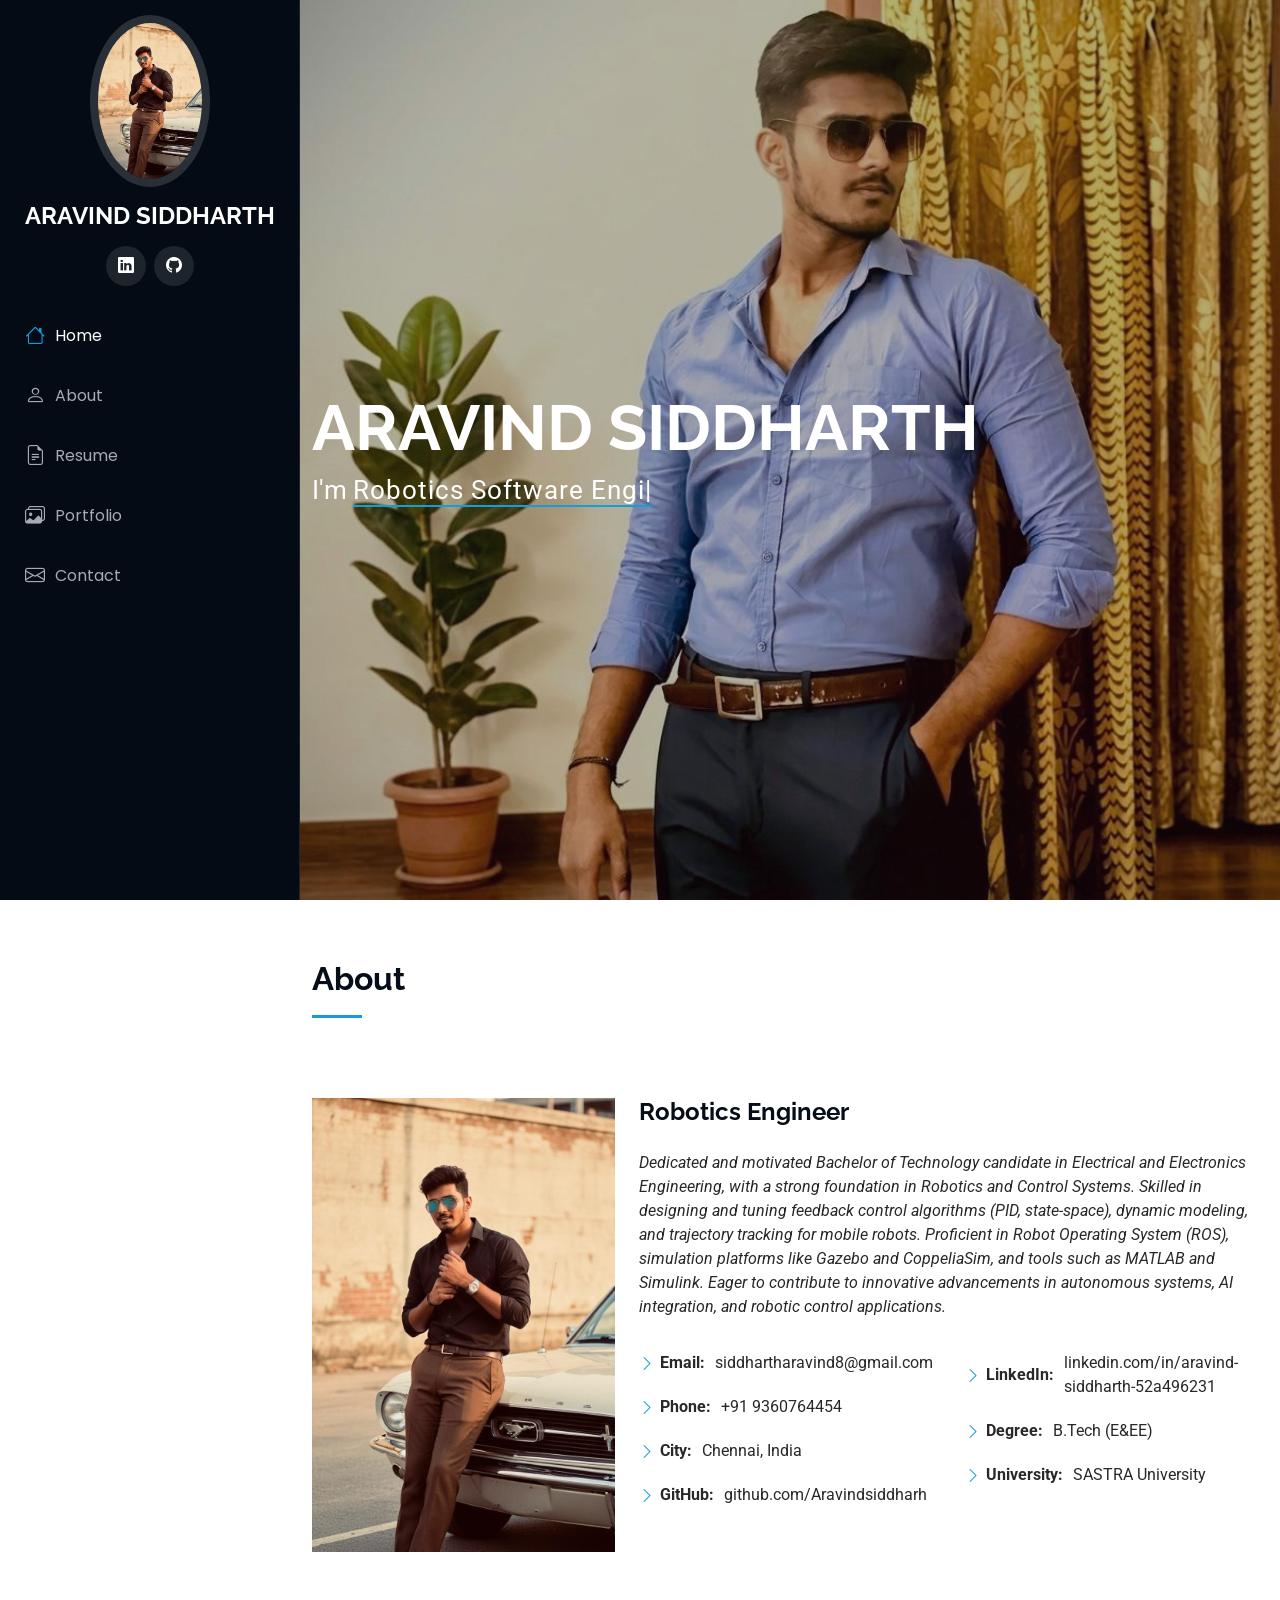
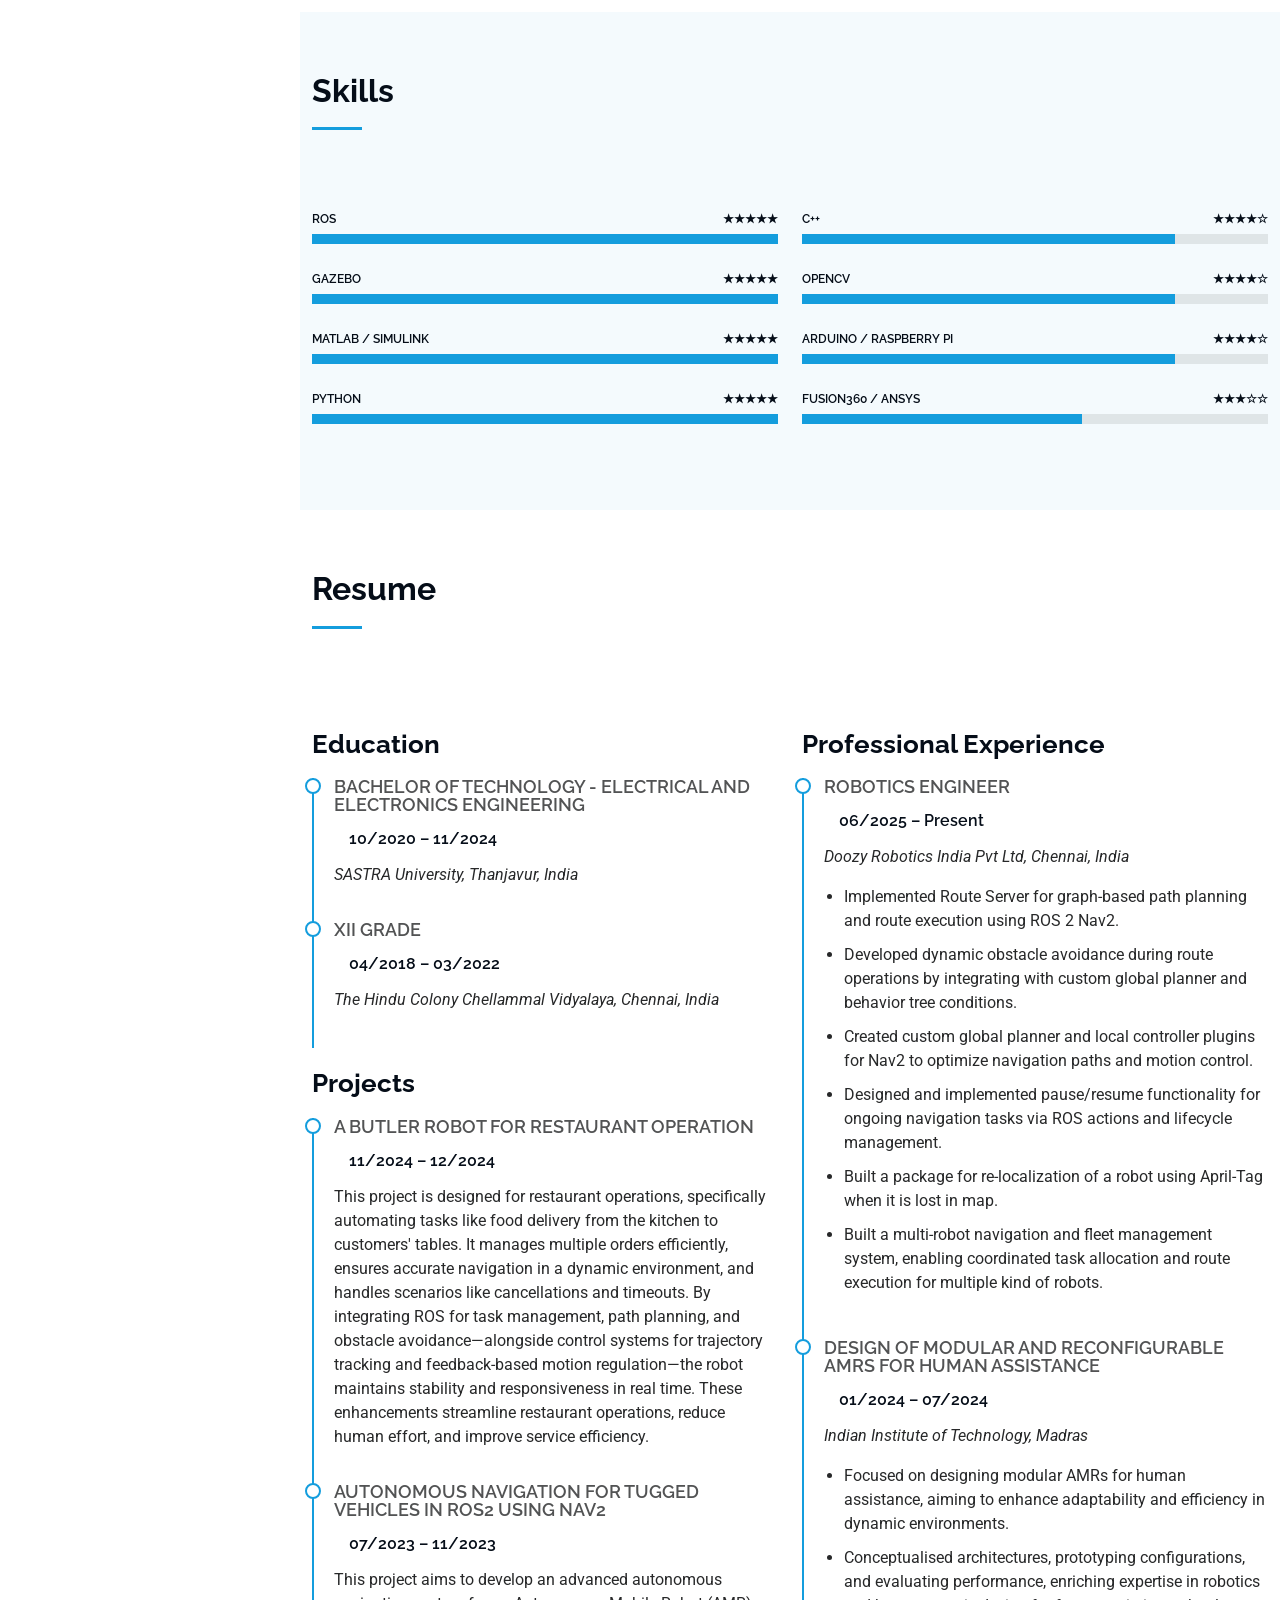
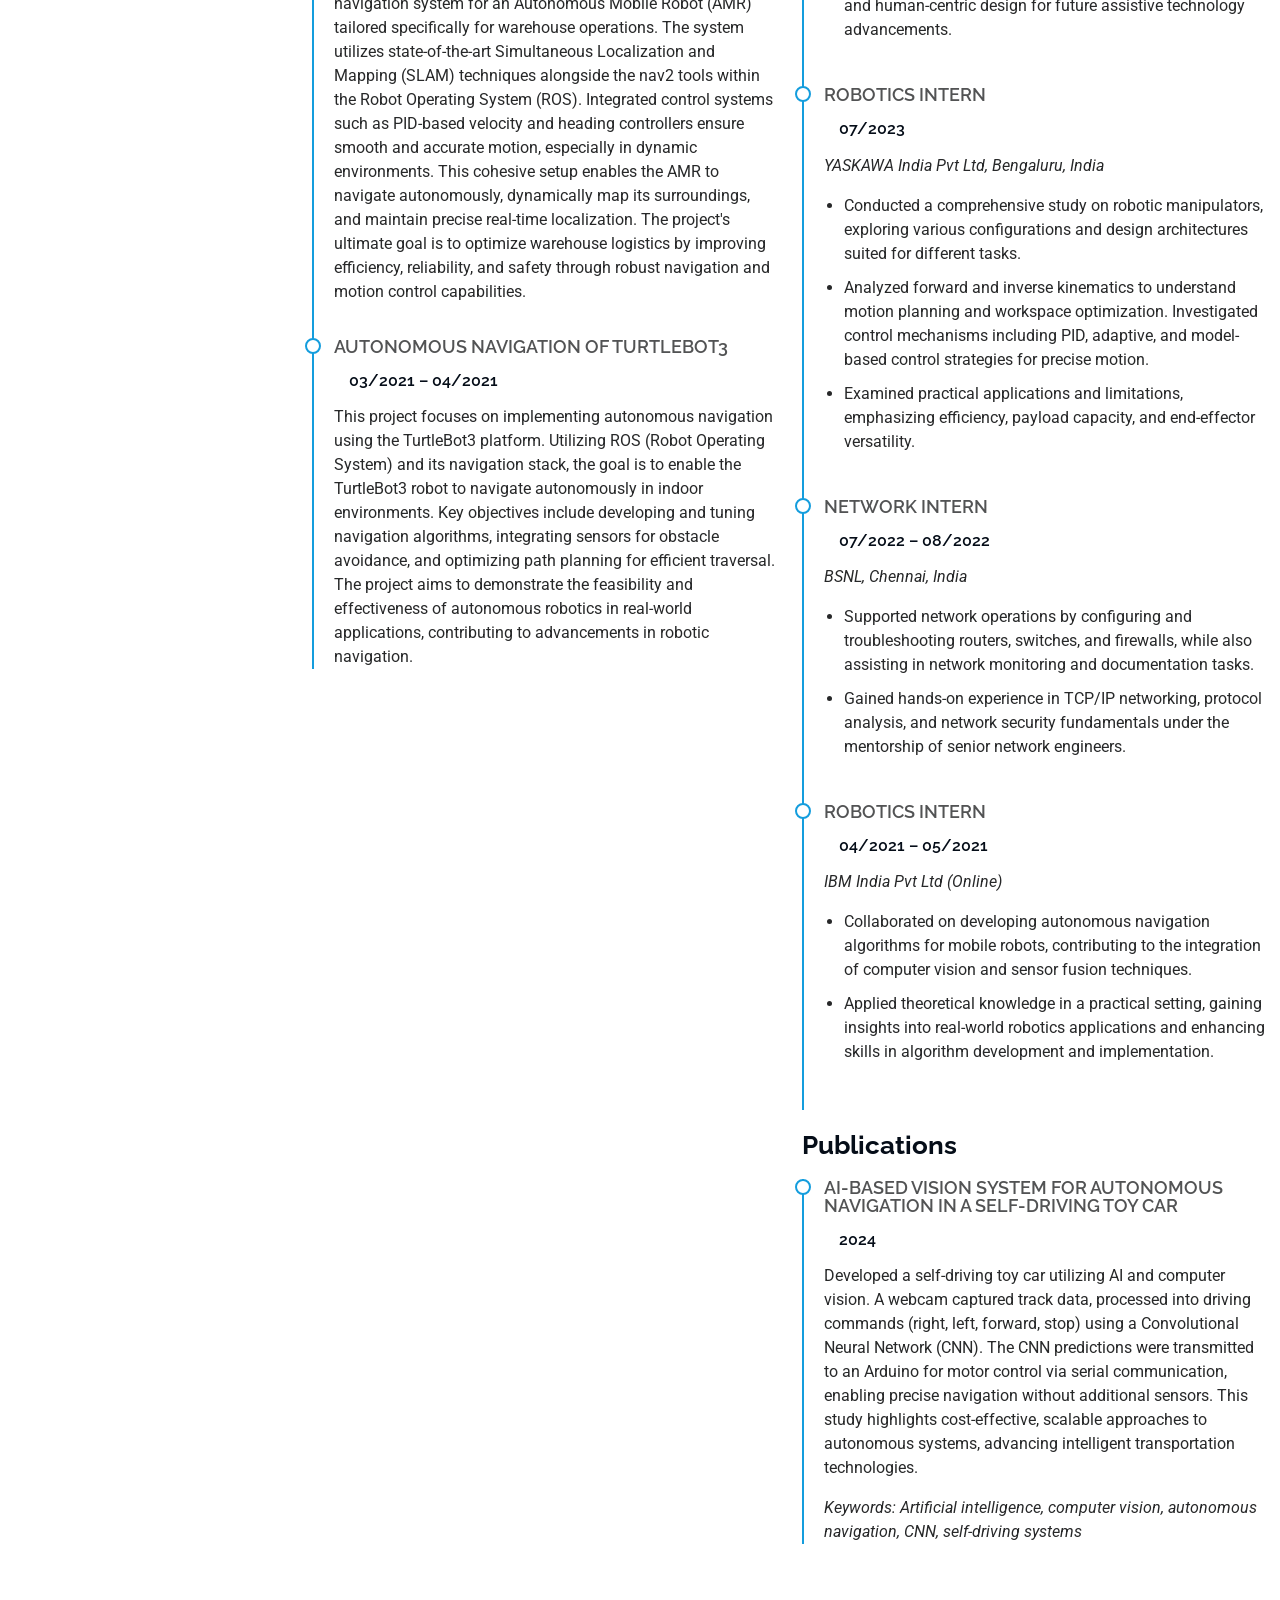
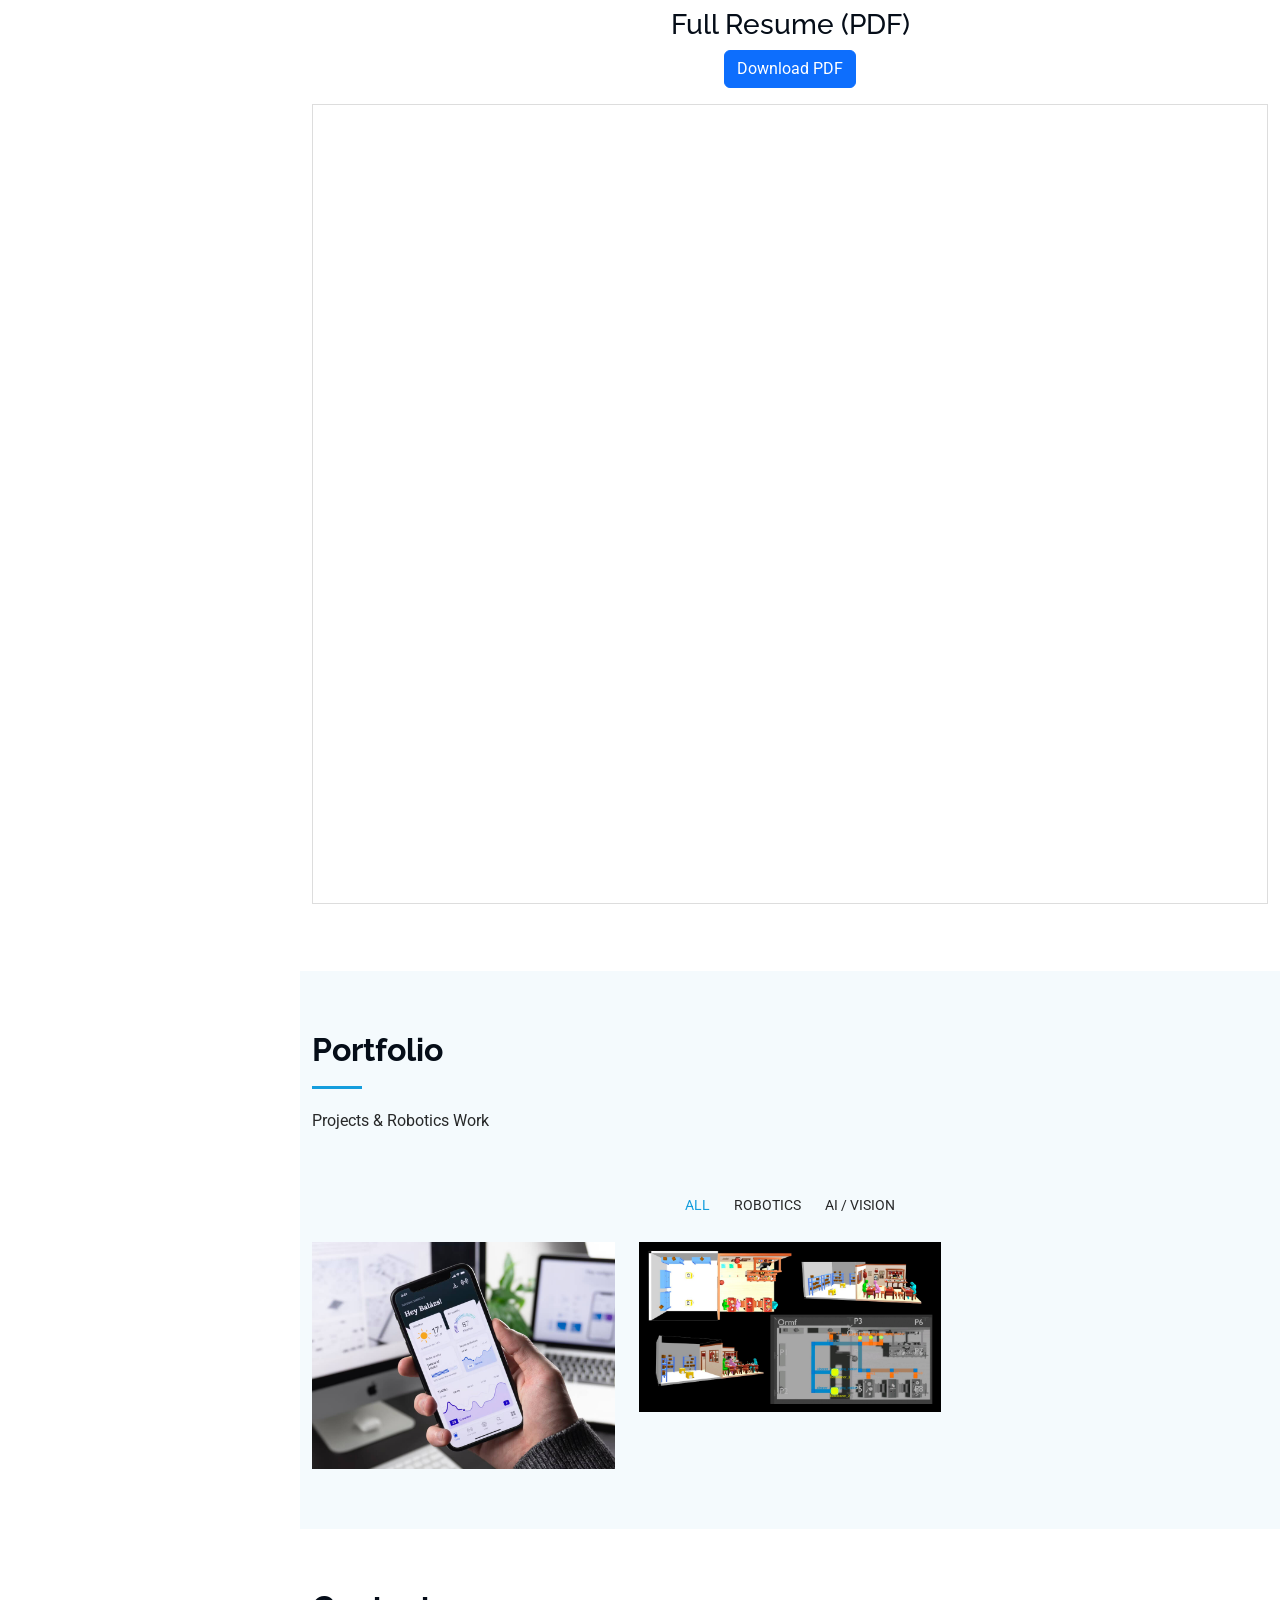
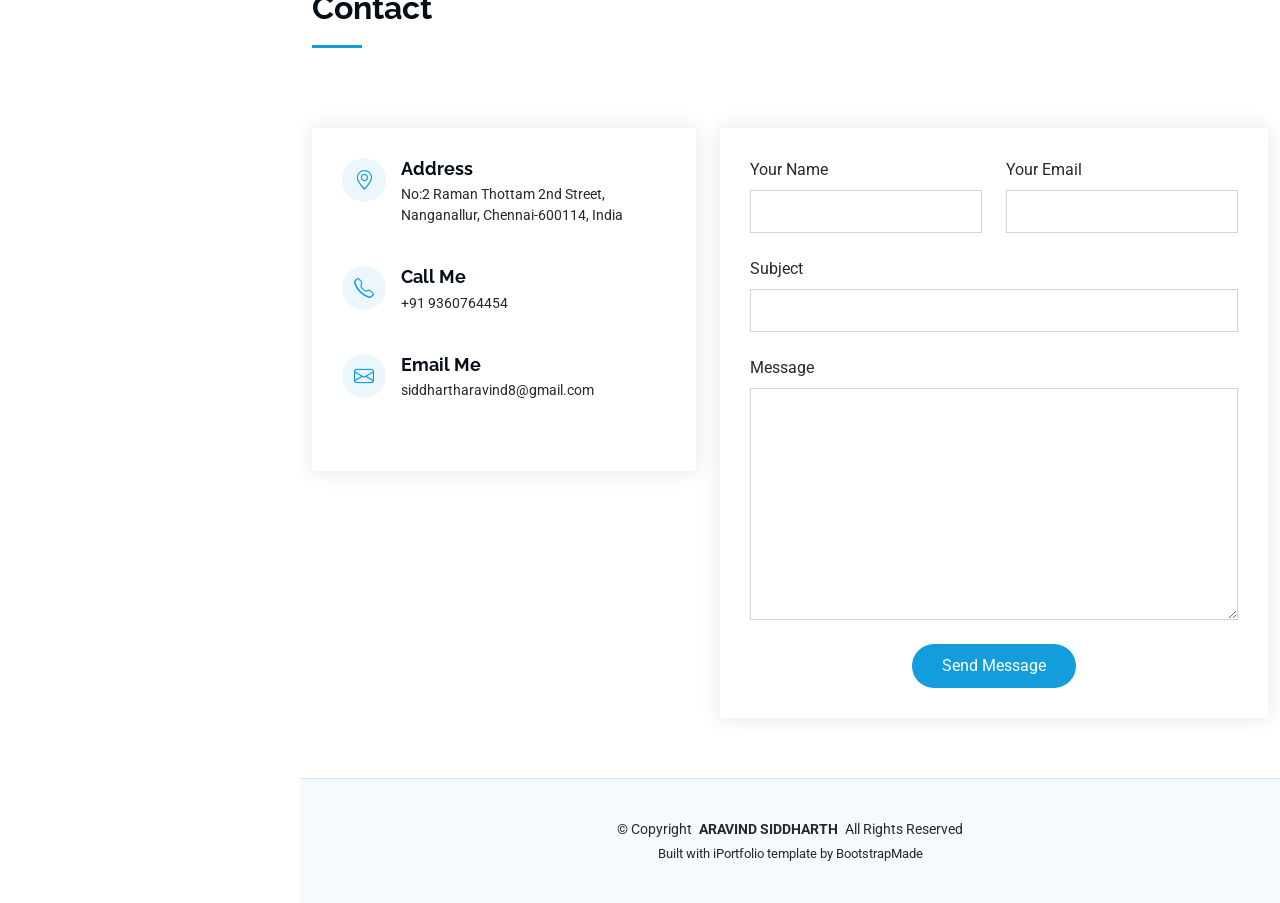
==== commit c9cd6e60: "updated portfolio" ====
--- a/index.html
+++ b/index.html
@@ -351,16 +351,51 @@
           <div class="row gy-4 isotope-container" data-aos="fade-up" data-aos-delay="200">
 
             <!-- Add your actual project images here later -->
+
+             <!-- Butler-robot operation -->
+
             <div class="col-lg-4 col-md-6 portfolio-item isotope-item filter-robot">
               <div class="portfolio-content h-100">
-                <img src="assets/img/portfolio/app-1.jpg" class="img-fluid" alt="">
+
+                <!-- Make whole image clickable -->
+                <a href="butler-robot-project.html">
+                  <img src="assets/img/portfolio/app-1.jpg" class="img-fluid" alt="">
+                </a>
+
                 <div class="portfolio-info">
                   <h4>Butler Robot</h4>
                   <p>Restaurant service automation with ROS & Nav2</p>
-                  <a href="assets/img/portfolio/app-1.jpg" title="Butler Robot" data-gallery="portfolio-gallery" class="glightbox preview-link"><i class="bi bi-zoom-in"></i></a>
-                </div>
-              </div>
-            </div>
+
+                  <!-- Change icon link also -->
+                  <a href="butler-robot-project.html" title="Butler Robot" class="details-link">
+                    <i class="bi bi-link-45deg"></i>
+                  </a>
+                </div>
+
+              </div>
+            </div>
+            <!--   fleet management  -->
+
+            <div class="col-lg-4 col-md-6 portfolio-item isotope-item filter-robot">
+              <div class="portfolio-content h-100">
+
+                <!-- Make whole image clickable -->
+                <a href="fleet-management.html">
+                  <img src="assets/img/portfolio/fleet_image.jpg" class="img-fluid" alt="">
+                </a>
+
+                <div class="portfolio-info">
+                  <h4>Fleet Management System</h4>
+                  <p>Multi-robot fleet management with Open-RMF and ROS2</p>
+
+                  <!-- Change icon link also -->
+                  <a href="fleet-management.html" title="Fleet Management System" class="details-link">
+                    <i class="bi bi-link-45deg"></i>
+                  </a>
+                </div>
+
+              </div>
+            </div>            
 
             <!-- More items can be added similarly -->
 
